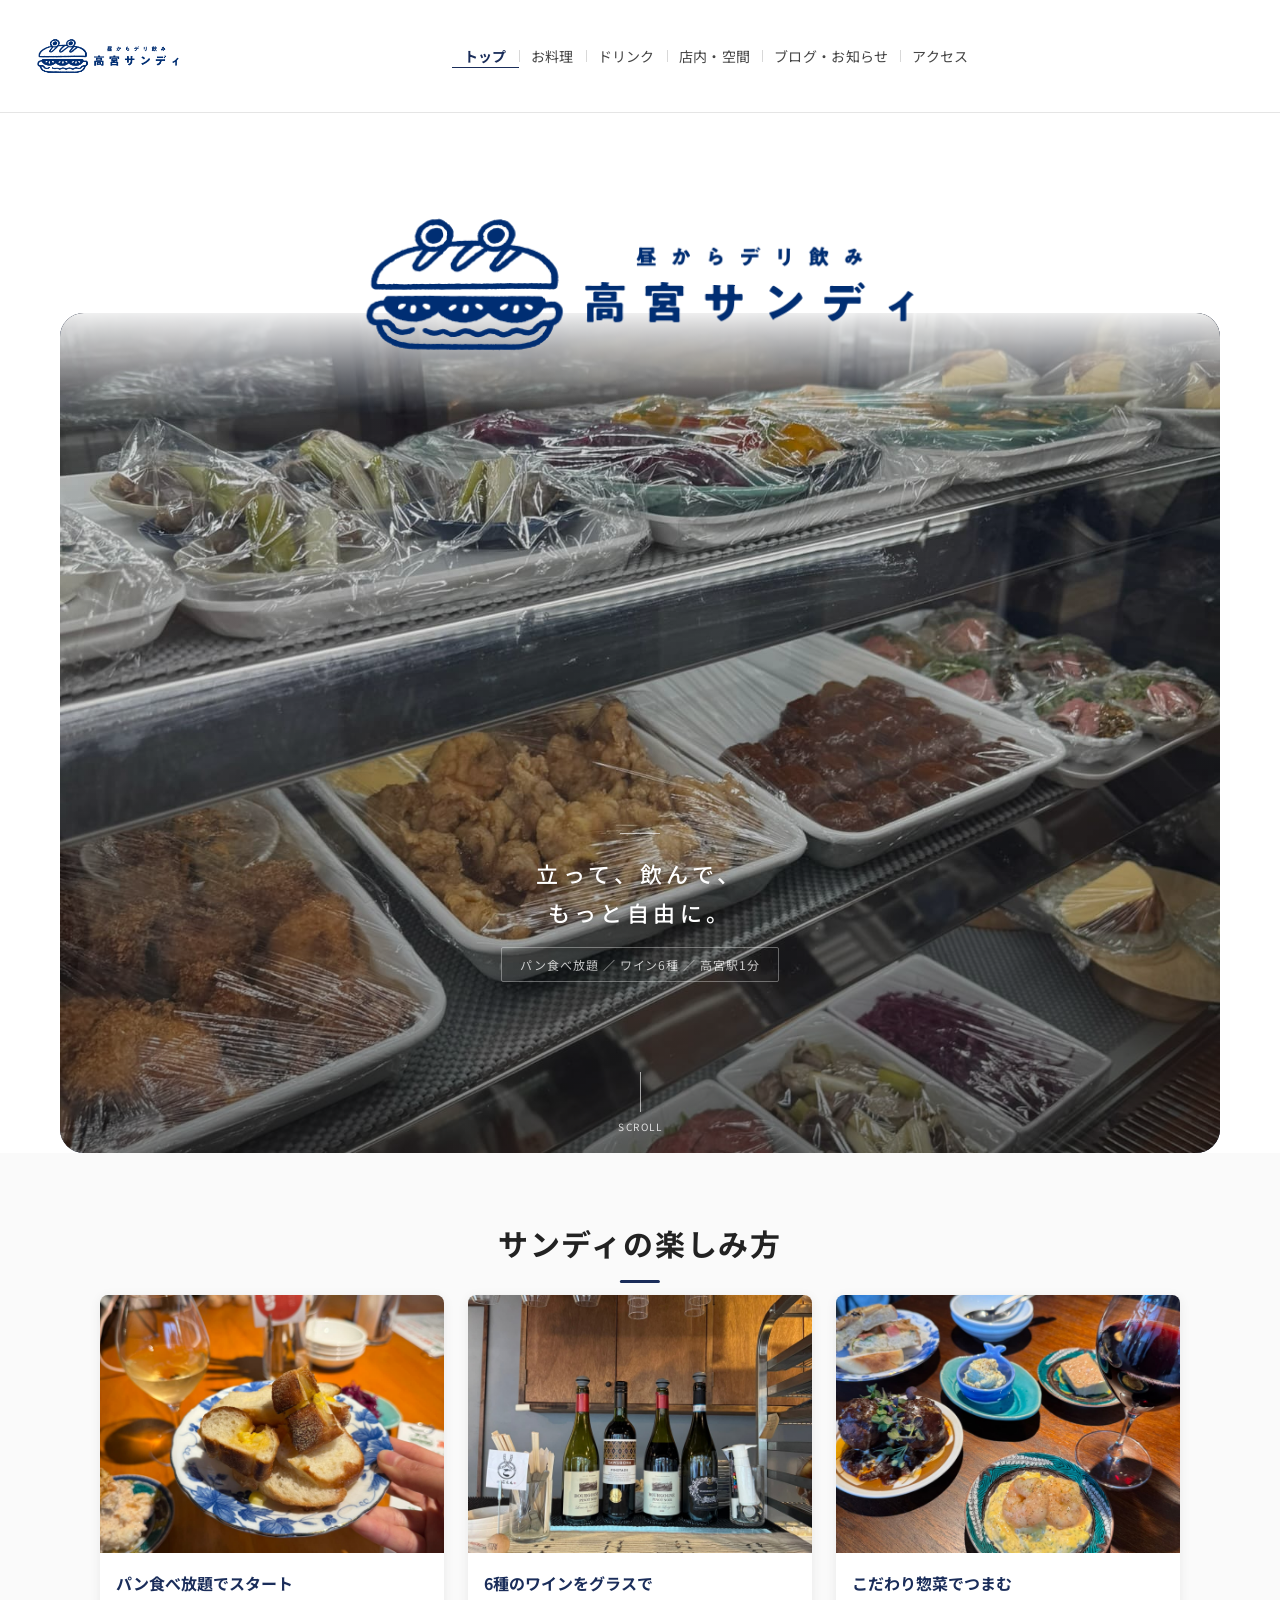
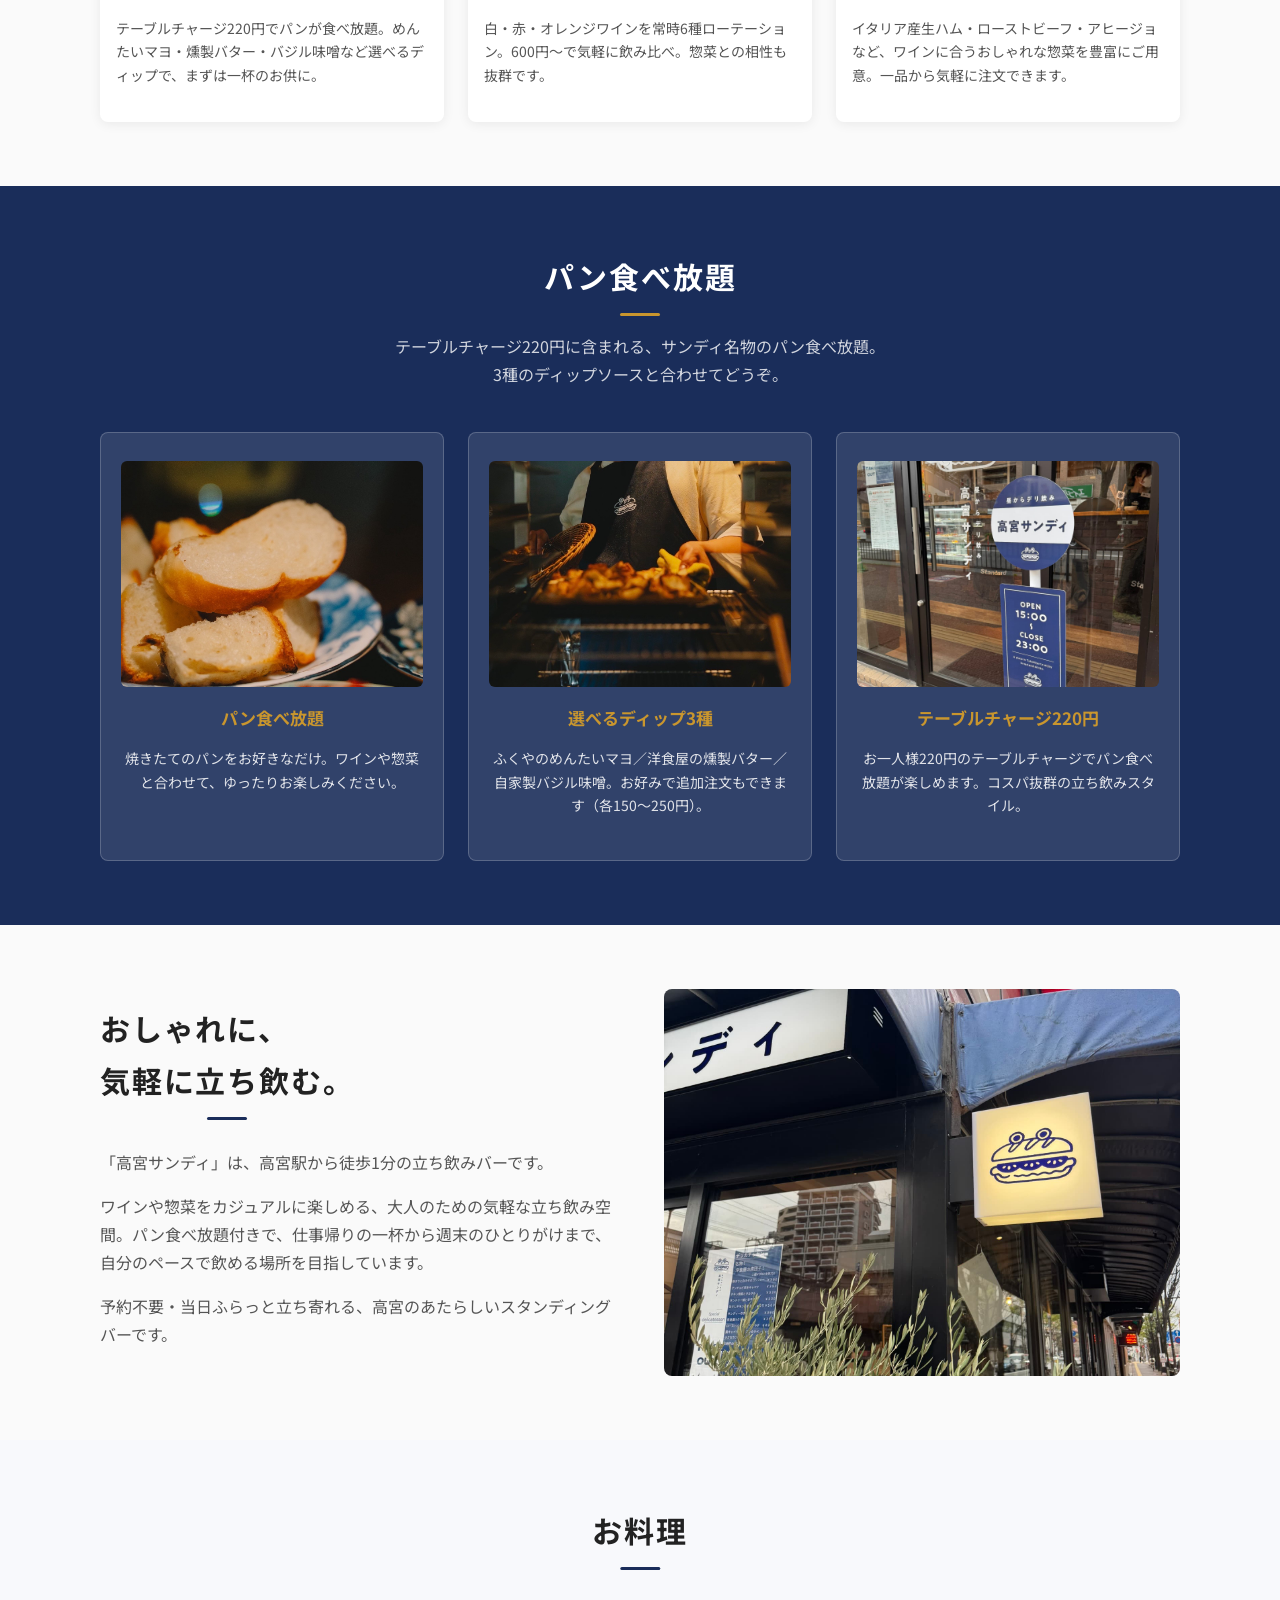
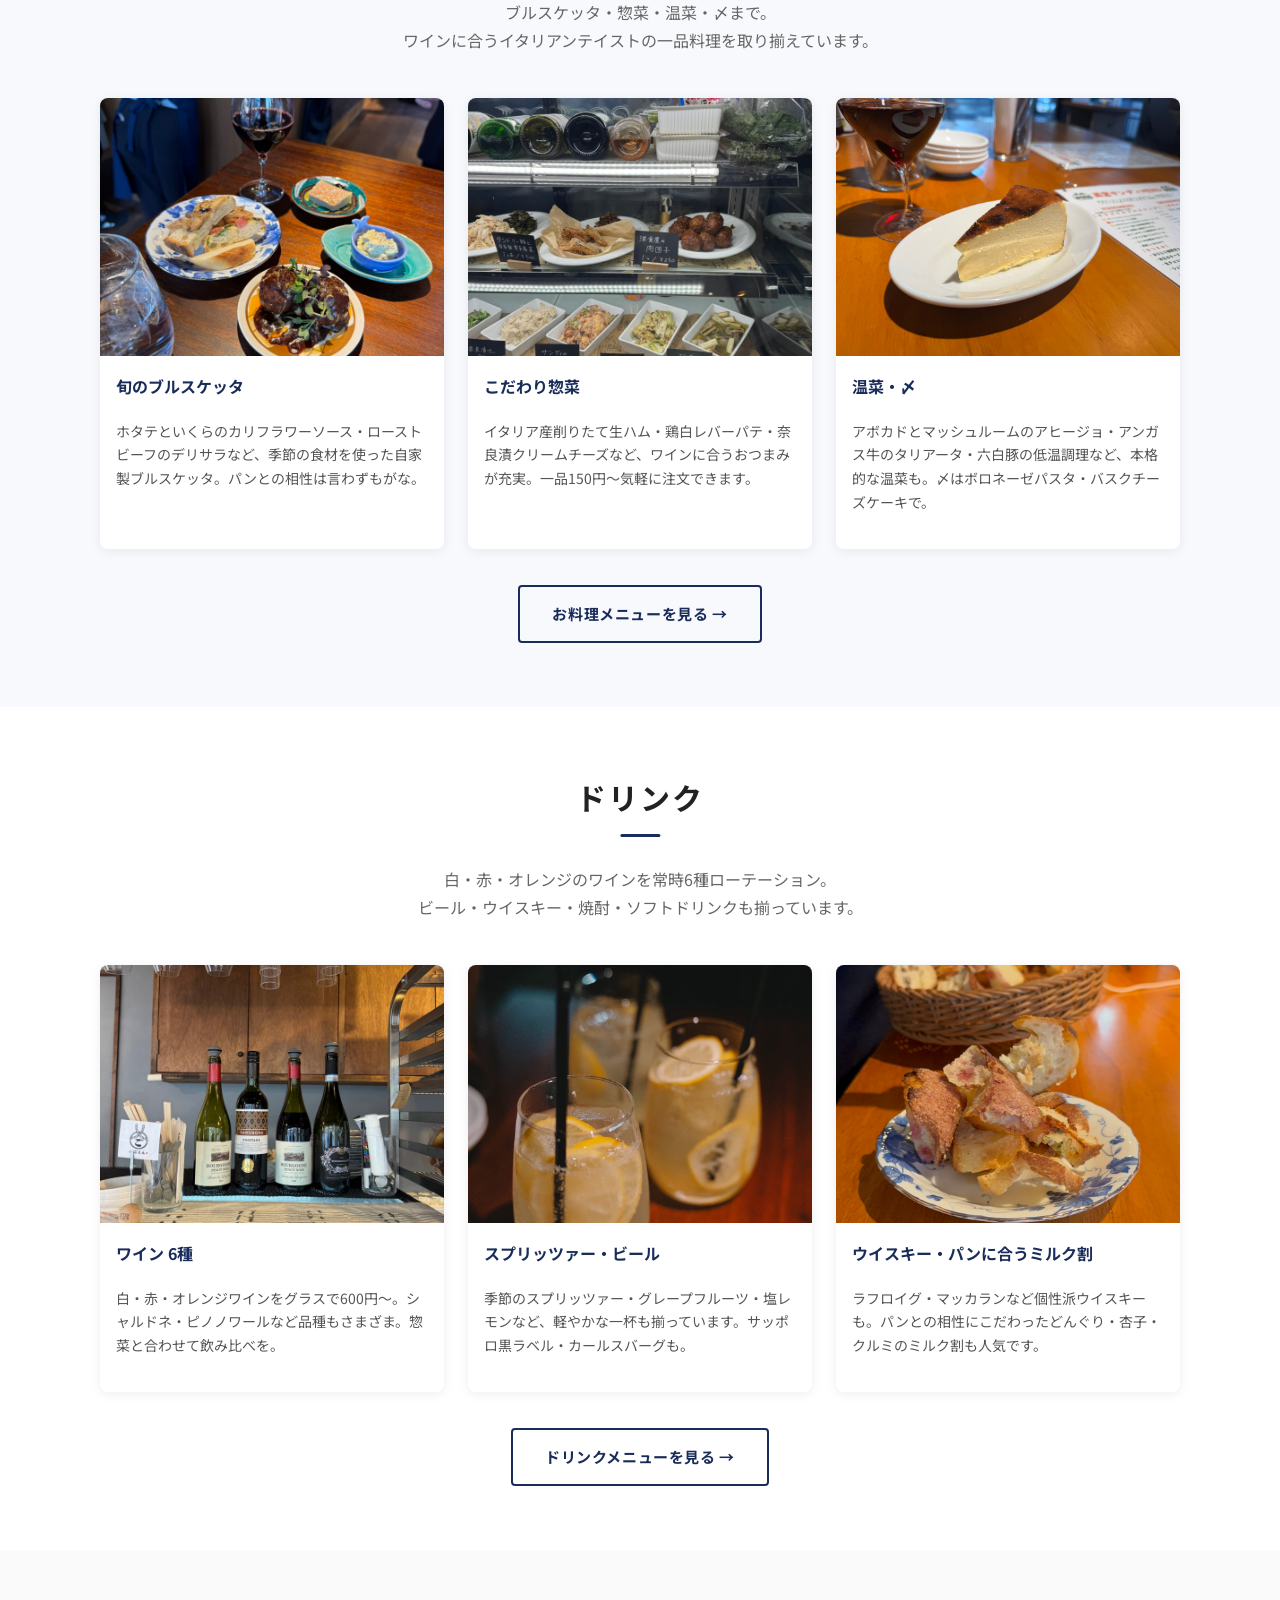
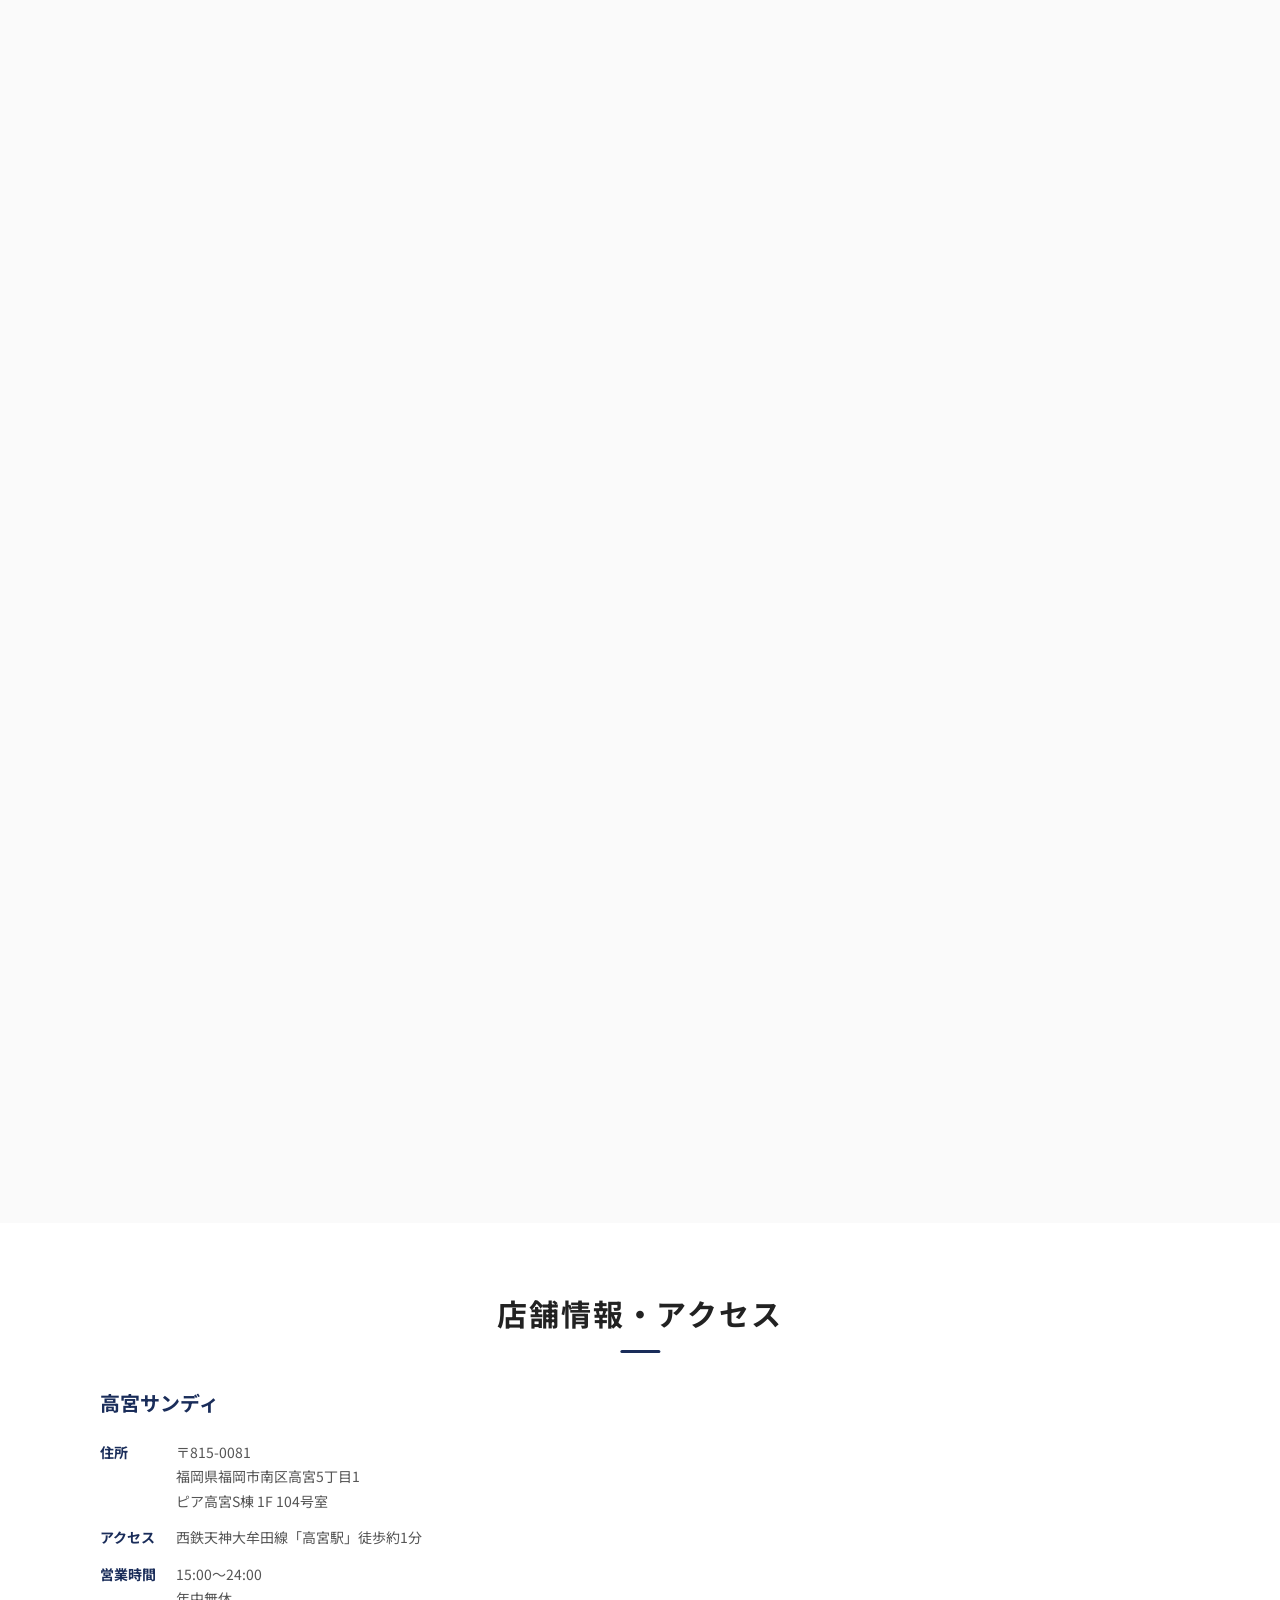
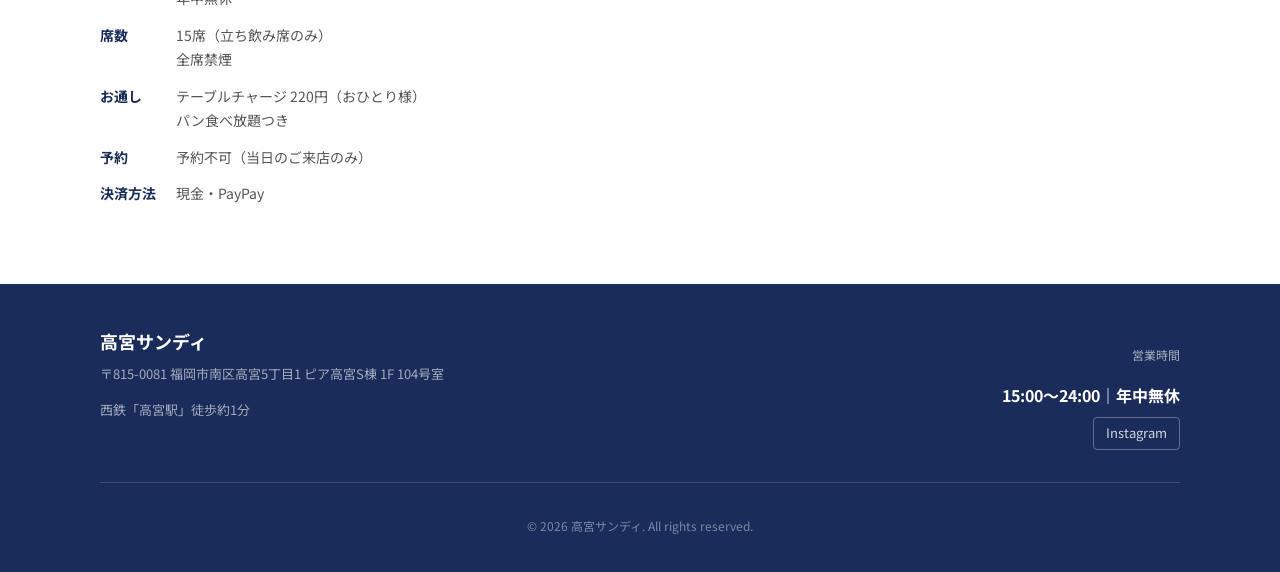
==== index.html @ 2cd325bb "Initial commit: 高宮サンディ サイト Co-Authored-By: Claude Sonnet 4.6 <noreply@anthropic.com>" ====
<!DOCTYPE html>
<html lang="ja">
<head>
<meta charset="UTF-8">
<title>【公式】高宮サンディ｜高宮駅1分 おしゃれ立ち飲み・ワイン・惣菜</title>
<meta name="viewport" content="width=device-width, initial-scale=1">
<meta name="description" content="高宮駅徒歩1分の立ち飲みバー「高宮サンディ」。パン食べ放題＋惣菜でワインを楽しむ、おしゃれでカジュアルな空間。15:00〜24:00 年中無休。">
<link rel="icon" href="./images/sandy_icon.png">

<link rel="preconnect" href="https://fonts.googleapis.com">
<link rel="preconnect" href="https://fonts.gstatic.com" crossorigin>
<link href="https://fonts.googleapis.com/css2?family=Noto+Sans+JP:wght@400;500;700&display=swap" rel="stylesheet">

<link rel="stylesheet" href="./style.css">

<!-- OGP -->
<meta property="og:type" content="website">
<meta property="og:site_name" content="高宮サンディ">
<meta property="og:title" content="【公式】高宮サンディ｜高宮駅1分 おしゃれ立ち飲み・ワイン・惣菜">
<meta property="og:description" content="高宮駅徒歩1分の立ち飲みバー。パン食べ放題＋惣菜でワインを楽しむ、おしゃれでカジュアルな空間。15:00〜24:00 年中無休。">
<meta property="og:url" content="https://takamiya-sundy.com/">
<meta property="og:image" content="https://takamiya-sundy.com/images/hero-1.jpg">
<meta name="twitter:card" content="summary_large_image">
<link rel="canonical" href="https://takamiya-sundy.com/">

<!-- 構造化データ -->
<script type="application/ld+json">
{
  "@context": "https://schema.org",
  "@type": "BarOrPub",
  "name": "高宮サンディ",
  "image": "https://takamiya-sundy.com/images/hero-1.jpg",
  "url": "https://takamiya-sundy.com/",
  "servesCuisine": ["立ち飲み","ワイン","惣菜","ブルスケッタ"],
  "priceRange": "￥",
  "acceptsReservations": false,
  "smokingAllowed": false,
  "address": {
    "@type": "PostalAddress",
    "streetAddress": "高宮5丁目1 ピア高宮S棟 1F 104号室",
    "addressLocality": "福岡市南区",
    "addressRegion": "福岡県",
    "postalCode": "815-0081",
    "addressCountry": "JP"
  },
  "openingHoursSpecification": [{
    "@type": "OpeningHoursSpecification",
    "dayOfWeek": ["Monday","Tuesday","Wednesday","Thursday","Friday","Saturday","Sunday"],
    "opens": "15:00",
    "closes": "24:00"
  }],
  "sameAs": ["https://www.instagram.com/"]
}
</script>

<script type="application/ld+json">
{
  "@context": "https://schema.org",
  "@type": "FAQPage",
  "mainEntity": [
    {
      "@type": "Question",
      "name": "高宮サンディの営業時間は？",
      "acceptedAnswer": {
        "@type": "Answer",
        "text": "毎日15:00〜24:00営業しています。年中無休です。"
      }
    },
    {
      "@type": "Question",
      "name": "高宮サンディはどこにありますか？",
      "acceptedAnswer": {
        "@type": "Answer",
        "text": "福岡市南区高宮5丁目1 ピア高宮S棟 1F 104号室にあります。西鉄天神大牟田線「高宮駅」から徒歩約1分です。"
      }
    },
    {
      "@type": "Question",
      "name": "予約はできますか？",
      "acceptedAnswer": {
        "@type": "Answer",
        "text": "予約は承っておりません。当日のご来店のみとなります。お気軽にお立ち寄りください。"
      }
    },
    {
      "@type": "Question",
      "name": "パン食べ放題とは何ですか？",
      "acceptedAnswer": {
        "@type": "Answer",
        "text": "テーブルチャージ220円でパンが食べ放題です。選べるディップソース（めんたいマヨ・燻製バター・自家製バジル味噌など）と合わせてお楽しみいただけます。"
      }
    },
    {
      "@type": "Question",
      "name": "どんなお酒がありますか？",
      "acceptedAnswer": {
        "@type": "Answer",
        "text": "白・赤・オレンジワイン（6種類をローテーション）、ビール、スプリッツァー、ウイスキー（ラフロイグ・マッカランなど）、焼酎、ソフトドリンクなど豊富に取り揃えています。パンに合うミルク割も人気です。"
      }
    },
    {
      "@type": "Question",
      "name": "何名まで入れますか？",
      "acceptedAnswer": {
        "@type": "Answer",
        "text": "立ち飲みスタイルで15席ございます。一人でも、グループでも気軽にお立ち寄りください。"
      }
    },
    {
      "@type": "Question",
      "name": "支払い方法は何が使えますか？",
      "acceptedAnswer": {
        "@type": "Answer",
        "text": "現金およびPayPayがご利用いただけます。クレジットカードや電子マネーはご利用いただけません。"
      }
    }
  ]
}
</script>
</head>

<body class="is-home" data-page="home">
<div id="top"></div>

<div id="shared-header"></div>

<main id="main">

  <!-- メインビジュアル -->
  <section class="hero">

    <div class="hero-brand">
      <h1 class="hero-logo">
        <img src="./images/sandy_logo.png" alt="高宮サンディ" class="hero-logo-img">
      </h1>
    </div>

    <div class="hero-visual">
      <div class="hero-slides" aria-hidden="true">
        <div class="hero-slide hero-slide-1 is-active"></div>
        <div class="hero-slide hero-slide-2"></div>
        <div class="hero-slide hero-slide-3"></div>
      </div>

      <div class="hero-visual-content">
        <div class="hero-rule" aria-hidden="true"></div>
        <p class="hero-catch">立って、飲んで、<br>もっと自由に。</p>
        <p class="hero-badge">パン食べ放題 ／ ワイン6種 ／ 高宮駅1分</p>
      </div>

      <a href="#topics" class="scroll-indicator" aria-label="次のセクションへ">
        <span class="scroll-indicator__line"></span>
        <span class="scroll-indicator__text">SCROLL</span>
      </a>
    </div>

  </section>

  <!-- トピックス -->
  <section id="topics" class="section topics">
    <div class="section-inner">
      <h2 class="section-title">サンディの楽しみ方</h2>
      <div class="topics-grid">
        <article class="topic-card">
          <div class="topic-image topic-image-1"></div>
          <h3>パン食べ放題でスタート</h3>
          <p>テーブルチャージ220円でパンが食べ放題。めんたいマヨ・燻製バター・バジル味噌など選べるディップで、まずは一杯のお供に。</p>
        </article>
        <article class="topic-card">
          <div class="topic-image topic-image-2"></div>
          <h3>6種のワインをグラスで</h3>
          <p>白・赤・オレンジワインを常時6種ローテーション。600円〜で気軽に飲み比べ。惣菜との相性も抜群です。</p>
        </article>
        <article class="topic-card">
          <div class="topic-image topic-image-3"></div>
          <h3>こだわり惣菜でつまむ</h3>
          <p>イタリア産生ハム・ローストビーフ・アヒージョなど、ワインに合うおしゃれな惣菜を豊富にご用意。一品から気軽に注文できます。</p>
        </article>
      </div>
    </div>
  </section>

  <!-- パン食べ放題ハイライト -->
  <section id="bread" class="section bread-highlight">
    <div class="section-inner">
      <h2 class="section-title">パン食べ放題</h2>
      <p class="section-lead" style="color:rgba(255,255,255,.8);">テーブルチャージ220円に含まれる、サンディ名物のパン食べ放題。<br>3種のディップソースと合わせてどうぞ。</p>

      <div class="bread-grid">
        <div class="bread-item">
          <div class="bread-item__img bread-item__img--1"></div>
          <h3>パン食べ放題</h3>
          <p>焼きたてのパンをお好きなだけ。ワインや惣菜と合わせて、ゆったりお楽しみください。</p>
        </div>
        <div class="bread-item">
          <div class="bread-item__img bread-item__img--2"></div>
          <h3>選べるディップ3種</h3>
          <p>ふくやのめんたいマヨ／洋食屋の燻製バター／自家製バジル味噌。お好みで追加注文もできます（各150〜250円）。</p>
        </div>
        <div class="bread-item">
          <div class="bread-item__img bread-item__img--3"></div>
          <h3>テーブルチャージ220円</h3>
          <p>お一人様220円のテーブルチャージでパン食べ放題が楽しめます。コスパ抜群の立ち飲みスタイル。</p>
        </div>
      </div>
    </div>
  </section>

  <!-- コンセプト -->
  <section id="concept" class="section concept">
    <div class="section-inner concept-inner">
      <div class="concept-text">
        <h2 class="section-title" style="text-align:left; left:auto; transform:none;">
          おしゃれに、<br>気軽に立ち飲む。
        </h2>
        <p>「高宮サンディ」は、高宮駅から徒歩1分の立ち飲みバーです。</p>
        <p>ワインや惣菜をカジュアルに楽しめる、大人のための気軽な立ち飲み空間。パン食べ放題付きで、仕事帰りの一杯から週末のひとりがけまで、自分のペースで飲める場所を目指しています。</p>
        <p>予約不要・当日ふらっと立ち寄れる、高宮のあたらしいスタンディングバーです。</p>
      </div>
      <div class="concept-image concept-main-image"></div>
    </div>
  </section>

  <!-- お料理 -->
  <section id="menu" class="section menu" style="background:#f8f9fc;">
    <div class="section-inner">
      <h2 class="section-title">お料理</h2>
      <p class="section-lead">ブルスケッタ・惣菜・温菜・〆まで。<br>ワインに合うイタリアンテイストの一品料理を取り揃えています。</p>

      <div class="menu-grid">
        <article class="menu-card">
          <div class="menu-image menu-image-1"></div>
          <h3>旬のブルスケッタ</h3>
          <p>ホタテといくらのカリフラワーソース・ローストビーフのデリサラなど、季節の食材を使った自家製ブルスケッタ。パンとの相性は言わずもがな。</p>
        </article>
        <article class="menu-card">
          <div class="menu-image menu-image-2"></div>
          <h3>こだわり惣菜</h3>
          <p>イタリア産削りたて生ハム・鶏白レバーパテ・奈良漬クリームチーズなど、ワインに合うおつまみが充実。一品150円〜気軽に注文できます。</p>
        </article>
        <article class="menu-card">
          <div class="menu-image menu-image-3"></div>
          <h3>温菜・〆</h3>
          <p>アボカドとマッシュルームのアヒージョ・アンガス牛のタリアータ・六白豚の低温調理など、本格的な温菜も。〆はボロネーゼパスタ・バスクチーズケーキで。</p>
        </article>
      </div>

      <div class="more-link">
        <a href="./menu.html" class="btn-secondary">お料理メニューを見る →</a>
      </div>
    </div>
  </section>

  <!-- ドリンク -->
  <section id="drink" class="section drink" style="background:#fff;">
    <div class="section-inner">
      <h2 class="section-title">ドリンク</h2>
      <p class="section-lead">白・赤・オレンジのワインを常時6種ローテーション。<br>ビール・ウイスキー・焼酎・ソフトドリンクも揃っています。</p>

      <div class="drink-grid">
        <article class="drink-card">
          <div class="drink-image drink-image-1"></div>
          <h3>ワイン 6種</h3>
          <p>白・赤・オレンジワインをグラスで600円〜。シャルドネ・ピノノワールなど品種もさまざま。惣菜と合わせて飲み比べを。</p>
        </article>
        <article class="drink-card">
          <div class="drink-image drink-image-2"></div>
          <h3>スプリッツァー・ビール</h3>
          <p>季節のスプリッツァー・グレープフルーツ・塩レモンなど、軽やかな一杯も揃っています。サッポロ黒ラベル・カールスバーグも。</p>
        </article>
        <article class="drink-card">
          <div class="drink-image drink-image-3"></div>
          <h3>ウイスキー・パンに合うミルク割</h3>
          <p>ラフロイグ・マッカランなど個性派ウイスキーも。パンとの相性にこだわったどんぐり・杏子・クルミのミルク割も人気です。</p>
        </article>
      </div>

      <div class="more-link">
        <a href="./drink.html" class="btn-secondary">ドリンクメニューを見る →</a>
      </div>
    </div>
  </section>

  <!-- 店内・空間 -->
  <section id="space" class="section space" style="background:#f8f9fc;">
    <div class="section-inner space-inner">
      <div class="space-text">
        <h2 class="section-title" style="text-align:left; left:auto; transform:none;">
          15席のスタンディング<br>バー空間
        </h2>
        <p>立ち飲みスタイルで15席。全席禁煙の落ち着いた空間で、ひとりでも仲間とでも気軽に楽しめます。</p>
        <p>予約不要なので、仕事帰りにふらっと一杯。週末のスタートに。高宮駅から徒歩1分の好立地で、いつでもお気軽にどうぞ。</p>
        <p>営業は毎日15:00から。早い時間から立ち飲みできるのもサンディならでは。</p>
      </div>
      <div class="space-image space-main-image"></div>
    </div>
  </section>

  <!-- ブログ・お知らせ -->
  <section id="blog" class="section blog" style="background:#fff;">
    <div class="section-inner">
      <h2 class="section-title">ブログ・お知らせ</h2>
      <p class="section-lead">店舗からの最新情報や、おすすめメニュー情報をお届けします。</p>

      <div class="blog-grid" id="blog-latest-grid">
        <article class="blog-card">
          <a href="./blog/index.html">
            <div class="blog-body" style="padding:24px;">
              <h3 class="blog-title">ブログ一覧を見る</h3>
              <p class="blog-excerpt">最新情報やおすすめ記事を掲載しています。</p>
            </div>
          </a>
        </article>
      </div>

      <div class="more-link">
        <a href="./blog/index.html" class="btn-secondary">ブログ一覧を見る →</a>
      </div>
    </div>
  </section>

  <div id="shared-bottom"></div>

  <a href="#top" class="page-top" aria-label="ページの先頭へ"><svg xmlns="http://www.w3.org/2000/svg" width="22" height="22" viewBox="0 0 24 24" fill="none" stroke="currentColor" stroke-width="2.5" stroke-linecap="round" stroke-linejoin="round"><polyline points="18 15 12 9 6 15"/></svg></a>

</main>

<script src="./common.js"></script>
<script>
(function () {
  const slides = document.querySelectorAll('.hero-slide');
  if (slides.length < 2) return;
  let current = 0;
  setInterval(function () {
    slides[current].classList.remove('is-active');
    current = (current + 1) % slides.length;
    slides[current].classList.add('is-active');
  }, 2000);
})();

(function () {
  const grid = document.getElementById('blog-latest-grid');
  if (!grid) return;

  function esc(s) {
    return String(s ?? '').replaceAll('&','&amp;').replaceAll('<','&lt;')
      .replaceAll('>','&gt;').replaceAll('"','&quot;').replaceAll("'","&#39;");
  }
  function fmtDate(d) {
    const m = String(d || '').match(/^(\d{4})-(\d{2})-(\d{2})$/);
    return m ? `${m[1]}.${m[2]}.${m[3]}` : esc(d || '');
  }

  fetch('./blog/posts.json', { cache: 'no-store' })
    .then(r => { if (!r.ok) throw new Error(); return r.json(); })
    .then(data => {
      const posts = data.posts ?? data;
      if (!Array.isArray(posts)) throw new Error();
      posts.sort((a, b) => String(b.date || '').localeCompare(String(a.date || '')));
      const top3 = posts.slice(0, 3);
      grid.innerHTML = '';
      top3.forEach(p => {
        const img = p.image ? String(p.image).replace(/^\.\.\//, './') : '';
        const bg  = img ? `background-image:url('${esc(img)}');` : 'background:#dde3ef;';
        const el  = document.createElement('article');
        el.className = 'blog-card';
        el.innerHTML = `
          <a href="./blog/posts/post?slug=${encodeURIComponent(p.slug)}">
            <div class="blog-image" style="${bg}"></div>
            <div class="blog-body">
              <time class="blog-date" datetime="${esc(p.date)}">${fmtDate(p.date)}</time>
              <h3 class="blog-title">${esc(p.title)}</h3>
              <p class="blog-excerpt">${esc(p.excerpt)}</p>
            </div>
          </a>`;
        grid.appendChild(el);
      });
    })
    .catch(() => {
      grid.innerHTML = `
        <article class="blog-card">
          <a href="./blog/index.html">
            <div class="blog-body" style="padding:24px;">
              <h3 class="blog-title">ブログ一覧を見る</h3>
              <p class="blog-excerpt">最新情報やおすすめ記事を掲載しています。</p>
            </div>
          </a>
        </article>`;
    });
})();
</script>

</body>
</html>
---- style.css ----
/* --------------- reset & base --------------- */

:root {
  --header-h: 112px;

  /* ===== THEME COLOR (SANDY / Deep Navy) ===== */
  --primary:        #1a2d5a;
  --primary-hover:  #0f1d3d;
  --primary-soft:   #eef1f8;
  --primary-ink:    #fff;
  --gold:           #c9962e;
  --gold-soft:      #fdf6e3;
  --navy-light:     #2e4a82;
}

*,
*::before,
*::after { box-sizing: border-box; }

html { scroll-behavior: smooth; }

body {
  margin: 0;
  font-family: "Noto Sans JP", "Hiragino Sans", "Yu Gothic", sans-serif;
  color: #222;
  background-color: #fafafa;
  line-height: 1.75;
}

img {
  max-width: 100%;
  height: auto;
  display: block;
}

a { color: inherit; text-decoration: none; }

ul { margin: 0; padding: 0; list-style: none; }

h1, h2, h3, h4 {
  margin: 0;
  font-weight: 700;
}


/* --------------- layout helpers --------------- */

.section {
  padding: 64px 16px;
  scroll-margin-top: var(--header-h);
}

body.is-home .section {
  opacity: 0;
  transform: translateY(20px);
  transition: opacity .65s ease, transform .65s ease;
  will-change: opacity, transform;
}

body.is-home .section.is-inview {
  opacity: 1;
  transform: translateY(0);
}

body:not(.is-home) .section {
  opacity: 1;
  transform: none;
  transition: none;
}

@media (prefers-reduced-motion: reduce) {
  .section {
    opacity: 1;
    transform: none;
    transition: none;
  }
}

.section-inner {
  max-width: 1080px;
  margin: 0 auto;
}

.section-title {
  font-size: 30px;
  letter-spacing: 0.06em;
  text-align: center;
  margin-bottom: 12px;
  position: relative;
  display: inline-block;
  left: 50%;
  transform: translateX(-50%);
}

.section-title::after {
  content: "";
  display: block;
  width: 40px;
  height: 3px;
  background: var(--primary);
  margin: 10px auto 0;
  border-radius: 2px;
}

.section-lead {
  text-align: center;
  margin-bottom: 44px;
  color: #666;
}


/* --------------- buttons --------------- */

.btn-primary,
.btn-secondary {
  display: inline-flex;
  align-items: center;
  justify-content: center;
  gap: 6px;
  padding: 14px 32px;
  font-size: 15px;
  font-weight: 700;
  border: none;
  border-radius: 4px;
  cursor: pointer;
  transition: background .2s, transform .1s;
  letter-spacing: 0.04em;
}

.btn-primary {
  background: var(--primary);
  color: var(--primary-ink);
}
.btn-primary:hover {
  background: var(--primary-hover);
  transform: translateY(-1px);
}

.btn-secondary {
  background: transparent;
  color: var(--primary);
  border: 2px solid var(--primary);
}
.btn-secondary:hover {
  background: var(--primary-soft);
}


/* --------------- header --------------- */

.site-header {
  position: sticky;
  top: 0;
  left: 0;
  width: 100%;
  z-index: 1000;
  background: #fff;
  color: #222;
  box-shadow: 0 1px 0 rgba(0,0,0,.10);
}

.header-inner {
  width: 100%;
  padding: 16px 32px;
  display: flex;
  align-items: center;
  justify-content: space-between;
  gap: 24px;
}

.header-brand {
  flex-shrink: 0;
}

.site-logo {
  display: flex;
  align-items: center;
  line-height: 1;
}

.site-logo-img {
  height: 80px;
  width: auto;
  display: block;
}

.header-right {
  display: flex;
  align-items: center;
  gap: 16px;
  flex-shrink: 0;
}

.global-nav {
  flex: 1;
  display: flex;
  justify-content: center;
  align-items: center;
  overflow: hidden;
  max-width: 800px;
}

.global-nav ul {
  display: flex;
  flex-wrap: nowrap;
  align-items: stretch;
  height: 100%;
  gap: 0;
  padding: 0;
  margin: 0;
  list-style: none;
}

.global-nav li {
  display: flex;
  align-items: stretch;
  position: relative;
}

.global-nav li + li::before {
  content: '';
  position: absolute;
  left: 0;
  top: 50%;
  transform: translateY(-50%);
  width: 1px;
  height: 12px;
  background: #d8d8d8;
}

.global-nav a {
  display: flex;
  align-items: center;
  padding: 0 12px;
  height: 100%;
  font-size: 14px;
  color: #444;
  letter-spacing: 0.02em;
  white-space: nowrap;
  text-align: center;
  position: relative;
  transition: color 0.2s;
}

.global-nav a::after {
  content: '';
  position: absolute;
  bottom: -1px;
  left: 0;
  width: 100%;
  height: 2px;
  background: var(--primary);
  transform: scaleX(0);
  transform-origin: left center;
  transition: transform 0.25s ease;
}

.global-nav a:hover { color: var(--primary); }
.global-nav a:hover::after { transform: scaleX(1); }
.global-nav a[aria-current] { color: var(--primary); font-weight: 700; }
.global-nav a[aria-current]::after { transform: scaleX(1); }

.header-only-desktop { display: block; }
.global-nav.header-only-desktop { display: flex; }

.nav-toggle {
  display: none !important;
  width: 40px;
  height: 36px;
  padding: 0;
  border-radius: 4px;
  border: 1px solid #ddd;
  background: transparent;
  flex-direction: column;
  align-items: center;
  justify-content: center;
  gap: 5px;
  cursor: pointer;
  appearance: none;
  -webkit-appearance: none;
}

.nav-toggle__bar {
  width: 20px;
  height: 2px;
  background: #333;
  border-radius: 2px;
  margin: 0 !important;
}

@media (max-width: 900px) {
  .nav-toggle { display: flex !important; }
  .header-only-desktop { display: none !important; }
  .site-logo-img { height: 60px !important; }
  .header-inner { padding: 8px 16px !important; }
}


/* --------------- drawer --------------- */

.drawer-overlay {
  display: none;
  position: fixed;
  inset: 0;
  background: rgba(0,0,0,.5);
  z-index: 1000;
}
.drawer-overlay.is-open { display: block; }

.drawer {
  position: fixed;
  top: 0;
  right: -280px;
  width: 280px;
  height: 100%;
  background: #fff;
  z-index: 1001;
  transition: right .3s ease;
  padding: 60px 24px 24px;
  overflow-y: auto;
}
.drawer.is-open { right: 0; }

.drawer-close {
  position: absolute;
  top: 14px;
  right: 16px;
  background: none;
  border: none;
  font-size: 28px;
  cursor: pointer;
  color: #666;
}

.drawer nav ul {
  display: flex;
  flex-direction: column;
  gap: 0;
}

.drawer nav a {
  display: block;
  padding: 14px 8px;
  border-bottom: 1px solid #eee;
  color: #333;
  font-weight: 500;
}

.drawer nav a:hover {
  color: var(--primary);
}


/* --------------- hero --------------- */

.hero {
  background: #fff;
}

.hero-brand {
  background: transparent;
  text-align: center;
  padding: clamp(12px, 2vh, 24px) 20px 0;
  position: relative;
  z-index: 3;
}

.hero-logo {
  margin: 0;
  line-height: 1;
}

.hero-logo-img {
  width: clamp(280px, 46vw, 600px);
  height: auto;
  display: inline-block;
}

.hero-visual {
  position: relative;
  height: calc(100vh - 60px);
  min-height: 480px;
  margin-top: clamp(-130px, -10vw, -50px);
  margin-left: clamp(16px, 5vw, 60px);
  margin-right: clamp(16px, 5vw, 60px);
  border-radius: 24px;
  overflow: hidden;
  z-index: 1;
  background: var(--primary);
}

.hero-slides,
.hero-slide {
  position: absolute;
  inset: 0;
}

.hero-slide {
  background-size: cover;
  background-position: center;
  opacity: 0;
  transition: opacity 1.2s ease;
}
.hero-slide.is-active { opacity: 1; }

.hero-slide-1 { background-image: url('./images/hero-1.jpg'); }
.hero-slide-2 { background-image: url('./images/hero-2.jpg'); }
.hero-slide-3 { background-image: url('./images/hero-3.jpg'); }

.hero-visual::before {
  content: "";
  position: absolute;
  inset: 0;
  background: linear-gradient(
    to bottom,
    rgba(0,0,0,0.18) 0%,
    rgba(0,0,0,0.12) 40%,
    rgba(0,0,0,0.50) 100%
  );
  z-index: 1;
  pointer-events: none;
}

/* 上端ホワイトフェード（ロゴとのブレンド） */
.hero-visual::after {
  content: "";
  position: absolute;
  top: 0;
  left: 0;
  right: 0;
  height: clamp(60px, 10vw, 100px);
  background: linear-gradient(to bottom, rgba(255,255,255,0.92) 0%, transparent 100%);
  z-index: 2;
  pointer-events: none;
}

.hero-visual-content {
  position: absolute;
  left: 50%;
  bottom: 17%;
  transform: translateX(-50%);
  width: 100%;
  max-width: 560px;
  padding: 0 20px;
  text-align: center;
  color: #fff;
  z-index: 3;
}

.hero-rule {
  width: 40px;
  height: 1px;
  background: rgba(255,255,255,0.60);
  margin: 0 auto 20px;
}

.hero-catch {
  font-size: clamp(16px, 2.5vw, 22px);
  font-weight: 500;
  letter-spacing: 0.20em;
  color: #fff;
  margin: 0 0 16px;
  text-shadow: 0 1px 10px rgba(0,0,0,0.5);
}

.hero-badge {
  font-size: 12px;
  letter-spacing: 0.08em;
  color: rgba(255,255,255,0.75);
  margin: 0 0 28px;
  padding: 6px 18px;
  border: 1px solid rgba(255,255,255,0.35);
  display: inline-block;
  border-radius: 2px;
}

.scroll-indicator {
  position: absolute;
  bottom: 18px;
  left: 50%;
  transform: translateX(-50%);
  z-index: 2;
  display: flex;
  flex-direction: column;
  align-items: center;
  gap: 6px;
  color: rgba(255,255,255,.8);
  font-size: 10px;
  letter-spacing: 0.15em;
  text-decoration: none;
}

.scroll-indicator__line {
  display: block;
  width: 1px;
  height: 40px;
  background: rgba(255,255,255,.6);
  animation: scrollLine 1.8s ease infinite;
}

@keyframes scrollLine {
  0%   { transform: scaleY(0); transform-origin: top; }
  50%  { transform: scaleY(1); transform-origin: top; }
  51%  { transform: scaleY(1); transform-origin: bottom; }
  100% { transform: scaleY(0); transform-origin: bottom; }
}

@media (max-width: 600px) {
  .hero-brand { padding: 16px 16px 8px; }
  .hero-logo-img { max-width: 400px; }
  .hero-visual {
    height: calc(100svh - 64px);
    margin-top: -60px;
    margin-left: 12px;
    margin-right: 12px;
  }
  .hero-visual-content { bottom: 13%; }
}


/* --------------- topics / feature grid --------------- */

.topics-grid,
.menu-grid,
.drink-grid {
  display: grid;
  grid-template-columns: repeat(3, 1fr);
  gap: 24px;
}

@media (max-width: 768px) {
  .topics-grid,
  .menu-grid,
  .drink-grid {
    grid-template-columns: 1fr;
    gap: 16px;
  }
}

.topic-card,
.menu-card,
.drink-card {
  background: #fff;
  border-radius: 8px;
  overflow: hidden;
  box-shadow: 0 2px 12px rgba(0,0,0,.07);
  transition: transform .25s, box-shadow .25s;
}

.topic-card:hover,
.menu-card:hover,
.drink-card:hover {
  transform: translateY(-4px);
  box-shadow: 0 8px 24px rgba(0,0,0,.12);
}

.topic-image,
.menu-image,
.drink-image {
  width: 100%;
  aspect-ratio: 4/3;
  background-size: cover;
  background-position: center;
  background-color: #dde3ef;
}

.topic-image-1 { background-image: url('./images/topic-1.jpg'); }
.topic-image-2 { background-image: url('./images/topic-2.jpg'); }
.topic-image-3 { background-image: url('./images/topic-3.jpg'); }

.menu-image-1 { background-image: url('./images/menu-1.jpg'); }
.menu-image-2 { background-image: url('./images/menu-2.jpg'); }
.menu-image-3 { background-image: url('./images/menu-3.jpg'); }

.drink-image-1 { background-image: url('./images/drink-1.jpg'); }
.drink-image-2 { background-image: url('./images/drink-2.jpg'); }
.drink-image-3 { background-image: url('./images/drink-3.jpg'); }

.topic-card h3,
.menu-card h3,
.drink-card h3 {
  font-size: 16px;
  padding: 16px 16px 6px;
  color: var(--primary);
}

.topic-card p,
.menu-card p,
.drink-card p {
  font-size: 14px;
  padding: 0 16px 20px;
  color: #555;
  line-height: 1.7;
}

.more-link {
  text-align: center;
  margin-top: 36px;
}


/* --------------- concept --------------- */

.concept-inner,
.space-inner {
  display: grid;
  grid-template-columns: 1fr 1fr;
  gap: 48px;
  align-items: center;
}

@media (max-width: 768px) {
  .concept-inner,
  .space-inner {
    grid-template-columns: 1fr;
    gap: 32px;
  }
}

.concept-text p,
.space-text p {
  color: #555;
  margin-bottom: 16px;
}

.concept-image,
.space-main-image {
  aspect-ratio: 4/3;
  border-radius: 8px;
  background-size: cover;
  background-position: center;
  background-color: #dde3ef;
}

.concept-main-image { background-image: url('./images/concept-gaikan-neon.jpg'); }
.space-main-image   { background-image: url('./images/space-gaikan-open.jpg'); }


/* --------------- bread highlight --------------- */

.bread-highlight {
  background: var(--primary);
  color: #fff;
  text-align: center;
}

.bread-highlight .section-title {
  color: #fff;
  left: auto;
  transform: none;
  display: block;
  text-align: center;
}

.bread-highlight .section-title::after {
  background: var(--gold);
}

.bread-grid {
  display: grid;
  grid-template-columns: repeat(3, 1fr);
  gap: 24px;
  margin-top: 40px;
}

@media (max-width: 768px) {
  .bread-grid { grid-template-columns: 1fr; }
}

.bread-item {
  background: rgba(255,255,255,.1);
  border: 1px solid rgba(255,255,255,.2);
  border-radius: 8px;
  padding: 28px 20px;
}

.bread-item__img {
  width: 100%;
  aspect-ratio: 4/3;
  background-size: cover;
  background-position: center;
  border-radius: 6px;
  margin-bottom: 16px;
}

.bread-item__img--1 { background-image: url('./images/pan-tabehoudai.jpg'); }
.bread-item__img--2 { background-image: url('./images/pan-staff.jpg'); }
.bread-item__img--3 { background-image: url('./images/pan-flyer.jpg'); }

.bread-item h3 {
  font-size: 17px;
  margin-bottom: 10px;
  color: var(--gold);
}

.bread-item p {
  font-size: 14px;
  opacity: .85;
  line-height: 1.7;
}


/* --------------- menu page --------------- */

.page-head {
  background: var(--primary);
  color: #fff;
  padding: 48px 16px 40px;
  display: flex;
  flex-direction: column;
  align-items: center;
  justify-content: center;
  text-align: center;
}

.page-title {
  font-size: clamp(24px, 4vw, 36px);
  letter-spacing: 0.1em;
  text-align: center;
  color: #fff;
}

.page-lead {
  text-align: center;
  color: rgba(255,255,255,.8);
  margin-top: 12px;
}

.menu-cat-title {
  display: flex;
  align-items: baseline;
  gap: 14px;
  margin-bottom: 28px;
  padding-bottom: 12px;
  border-bottom: 2px solid var(--primary);
}

.menu-cat-ja {
  font-size: 22px;
  color: var(--primary);
}

.menu-cat-en {
  font-size: 12px;
  letter-spacing: 0.15em;
  color: #999;
  font-weight: 500;
}

.menu-section { padding-top: 48px; padding-bottom: 48px; }

.mp-grid {
  display: grid;
  gap: 16px;
}
.mp-grid--2 { grid-template-columns: repeat(2, 1fr); }
.mp-grid--3 { grid-template-columns: repeat(3, 1fr); }

@media (max-width: 640px) {
  .mp-grid--2,
  .mp-grid--3 { grid-template-columns: 1fr; }
}

.mp-card {
  background: #fff;
  border-radius: 8px;
  padding: 20px;
  box-shadow: 0 1px 8px rgba(0,0,0,.06);
}

.mp-card--feature {
  border-top: 3px solid var(--primary);
}

.mp-card__title {
  font-size: 16px;
  font-weight: 700;
  color: var(--primary);
  margin: 0 0 6px;
}

.mp-card__note {
  font-size: 13px;
  color: #777;
  margin: 0 0 12px;
}

.mp-list {
  display: flex;
  flex-direction: column;
  gap: 8px;
}

.mp-item {
  display: flex;
  justify-content: space-between;
  align-items: center;
  padding: 8px 0;
  border-bottom: 1px dashed #eee;
  font-size: 14px;
  gap: 8px;
}

.mp-item:last-child { border-bottom: none; }

.mp-price {
  white-space: nowrap;
  font-weight: 700;
  font-size: 16px;
  color: var(--primary);
}

.mp-price small {
  font-size: 12px;
  font-weight: 400;
  color: #888;
}

.mp-badge {
  display: inline-block;
  font-size: 11px;
  padding: 2px 8px;
  border-radius: 3px;
  font-weight: 700;
  margin-left: 6px;
}

.mp-badge--red  { background: #e74c3c; color: #fff; }
.mp-badge--gold { background: var(--gold); color: #fff; }
.mp-badge--navy { background: var(--primary); color: #fff; }

.mp-tag {
  display: inline-block;
  font-size: 11px;
  padding: 1px 6px;
  border-radius: 3px;
  background: var(--primary-soft);
  color: var(--primary);
  margin-left: 4px;
  font-weight: 500;
}

.mp-note {
  font-size: 12px;
  color: #888;
  line-height: 1.8;
}

.menu-cat-lead {
  font-size: 13px;
  color: #777;
  margin-bottom: 16px;
}

.menu-cat-sub {
  font-size: 12px;
  color: #999;
  font-weight: 400;
  margin-left: 10px;
  letter-spacing: 0.04em;
}

/* ドリンクページ 2列並び（デスクトップのみ） */
.drink-pair-grid {
  display: grid;
  grid-template-columns: 1fr 1fr;
  gap: 48px;
  align-items: start;
}

@media (max-width: 768px) {
  .drink-pair-grid {
    grid-template-columns: 1fr;
    gap: 32px;
  }
}

.drink-pair-col .menu-cat-title {
  margin-bottom: 16px;
}


/* --------------- blog --------------- */

.blog-grid {
  display: grid;
  grid-template-columns: repeat(3, 1fr);
  gap: 24px;
}

@media (max-width: 768px) {
  .blog-grid { grid-template-columns: 1fr; }
}

.blog-card {
  background: #fff;
  border-radius: 8px;
  overflow: hidden;
  box-shadow: 0 2px 12px rgba(0,0,0,.07);
  transition: transform .25s, box-shadow .25s;
}

.blog-card:hover {
  transform: translateY(-4px);
  box-shadow: 0 8px 24px rgba(0,0,0,.12);
}

.blog-image {
  width: 100%;
  aspect-ratio: 16/9;
  background-size: cover;
  background-position: center;
  background-color: #dde3ef;
}

.blog-body {
  padding: 16px;
}

.blog-date {
  font-size: 12px;
  color: #999;
}

.blog-title {
  font-size: 15px;
  margin: 6px 0 8px;
  color: var(--primary);
  line-height: 1.5;
}

.blog-excerpt {
  font-size: 13px;
  color: #666;
  line-height: 1.6;
}

/* blog list page */
.blog-list-grid {
  display: grid;
  grid-template-columns: repeat(3, 1fr);
  gap: 24px;
}

@media (max-width: 768px) {
  .blog-list-grid { grid-template-columns: 1fr; }
}

.tag-list { display: flex; flex-wrap: wrap; gap: 6px; margin-top: 8px; }
.tag { font-size: 11px; padding: 3px 10px; background: var(--primary-soft); color: var(--primary); border-radius: 20px; }


/* --------------- reserve / access --------------- */

.reserve { background: var(--primary-soft); }

.reserve-grid {
  display: grid;
  grid-template-columns: 1fr 1fr;
  gap: 40px;
}

@media (max-width: 640px) {
  .reserve-grid { grid-template-columns: 1fr; gap: 24px; }
}

.reserve-block {
  background: #fff;
  border-radius: 8px;
  padding: 32px;
  box-shadow: 0 2px 12px rgba(0,0,0,.07);
}

.reserve-block h3 {
  font-size: 18px;
  color: var(--primary);
  margin-bottom: 16px;
  padding-bottom: 10px;
  border-bottom: 2px solid var(--primary-soft);
}

.reserve-notice {
  background: #fff8e6;
  border: 1px solid #f0d090;
  border-radius: 8px;
  padding: 20px 24px;
  margin-bottom: 32px;
  text-align: center;
  font-size: 15px;
  font-weight: 600;
  color: #7a5500;
}

.access { background: #fff; }

.access-grid {
  display: grid;
  grid-template-columns: 1fr 1fr;
  gap: 40px;
  align-items: start;
}

@media (max-width: 768px) {
  .access-grid { grid-template-columns: 1fr; }
}

.shop-name {
  font-size: 20px;
  font-weight: 700;
  color: var(--primary);
  margin-bottom: 20px;
}

.shop-data {
  display: grid;
  grid-template-columns: auto 1fr;
  gap: 12px 20px;
  font-size: 14px;
}

.shop-data dt {
  font-weight: 700;
  color: var(--primary);
  white-space: nowrap;
}

.shop-data dd {
  margin: 0;
  color: #555;
}

.shop-data a {
  color: var(--primary);
  text-decoration: underline;
}

.access-map iframe {
  width: 100%;
  height: 360px;
  border-radius: 8px;
}


/* --------------- footer --------------- */

.site-footer {
  background: var(--primary);
  color: rgba(255,255,255,.85);
  padding: 48px 16px 24px;
}

.footer-inner { max-width: 1080px; margin: 0 auto; }

.footer-top {
  display: flex;
  justify-content: space-between;
  gap: 32px;
  flex-wrap: wrap;
  margin-bottom: 32px;
  padding-bottom: 32px;
  border-bottom: 1px solid rgba(255,255,255,.15);
}

.footer-brand .site-logo {
  font-size: 18px;
  font-weight: 700;
  color: #fff;
  margin-bottom: 8px;
}

.footer-brand p {
  font-size: 13px;
  opacity: .7;
}

.footer-contact {
  text-align: right;
}

.footer-tel-label {
  font-size: 12px;
  opacity: .7;
  margin-bottom: 4px;
}

.footer-tel-number {
  font-size: 20px;
  font-weight: 700;
  color: #fff;
  margin-bottom: 12px;
}

.footer-tel-number a { color: #fff; }

.footer-reserve {
  margin-bottom: 16px;
}

.footer-sns {
  display: flex;
  gap: 12px;
  justify-content: flex-end;
}

.footer-sns a {
  font-size: 13px;
  color: rgba(255,255,255,.8);
  border: 1px solid rgba(255,255,255,.3);
  padding: 4px 12px;
  border-radius: 4px;
  transition: background .2s;
}

.footer-sns a:hover { background: rgba(255,255,255,.15); }

.footer-copy {
  font-size: 12px;
  opacity: .5;
  text-align: center;
}

@media (max-width: 640px) {
  .footer-top { flex-direction: column; }
  .footer-contact { text-align: left; }
  .footer-sns { justify-content: flex-start; }
}


/* --------------- back to top / page-top --------------- */

.page-top {
  position: fixed;
  bottom: 24px;
  right: 20px;
  width: 44px;
  height: 44px;
  background: var(--primary);
  color: #fff;
  border-radius: 50%;
  display: flex;
  align-items: center;
  justify-content: center;
  box-shadow: 0 4px 12px rgba(0,0,0,.2);
  opacity: 0;
  pointer-events: none;
  transition: opacity .3s;
  z-index: 800;
}

.page-top.is-show {
  opacity: 1;
  pointer-events: auto;
}

.page-top:hover { background: var(--primary-hover); }


/* --------------- back-to-top-home --------------- */

.back-to-top-home { background: var(--primary-soft); }


/* --------------- post page --------------- */

.post-header {
  background: var(--primary);
  color: #fff;
  padding: 48px 16px 40px;
  text-align: center;
  display: flex;
  flex-direction: column;
  align-items: center;
  justify-content: center;
}

.post-header h1 {
  font-size: clamp(20px, 3vw, 30px);
  color: #fff;
  max-width: 800px;
  margin: 0 auto 12px;
}

.post-date { font-size: 13px; opacity: .7; }

.post-body {
  max-width: 760px;
  margin: 0 auto;
  padding: 48px 16px;
  line-height: 1.9;
  font-size: 15px;
  color: #333;
}

.post-body img { border-radius: 8px; margin: 24px 0; max-width: 100%; }
.post-body h2 { font-size: 22px; color: var(--primary); margin: 32px 0 16px; padding-left: 12px; border-left: 4px solid var(--primary); }
.post-body h3 { font-size: 18px; color: var(--primary); margin: 28px 0 12px; }
.post-body p  { margin-bottom: 18px; }

.post-tags { display: flex; flex-wrap: wrap; gap: 8px; margin-top: 24px; }
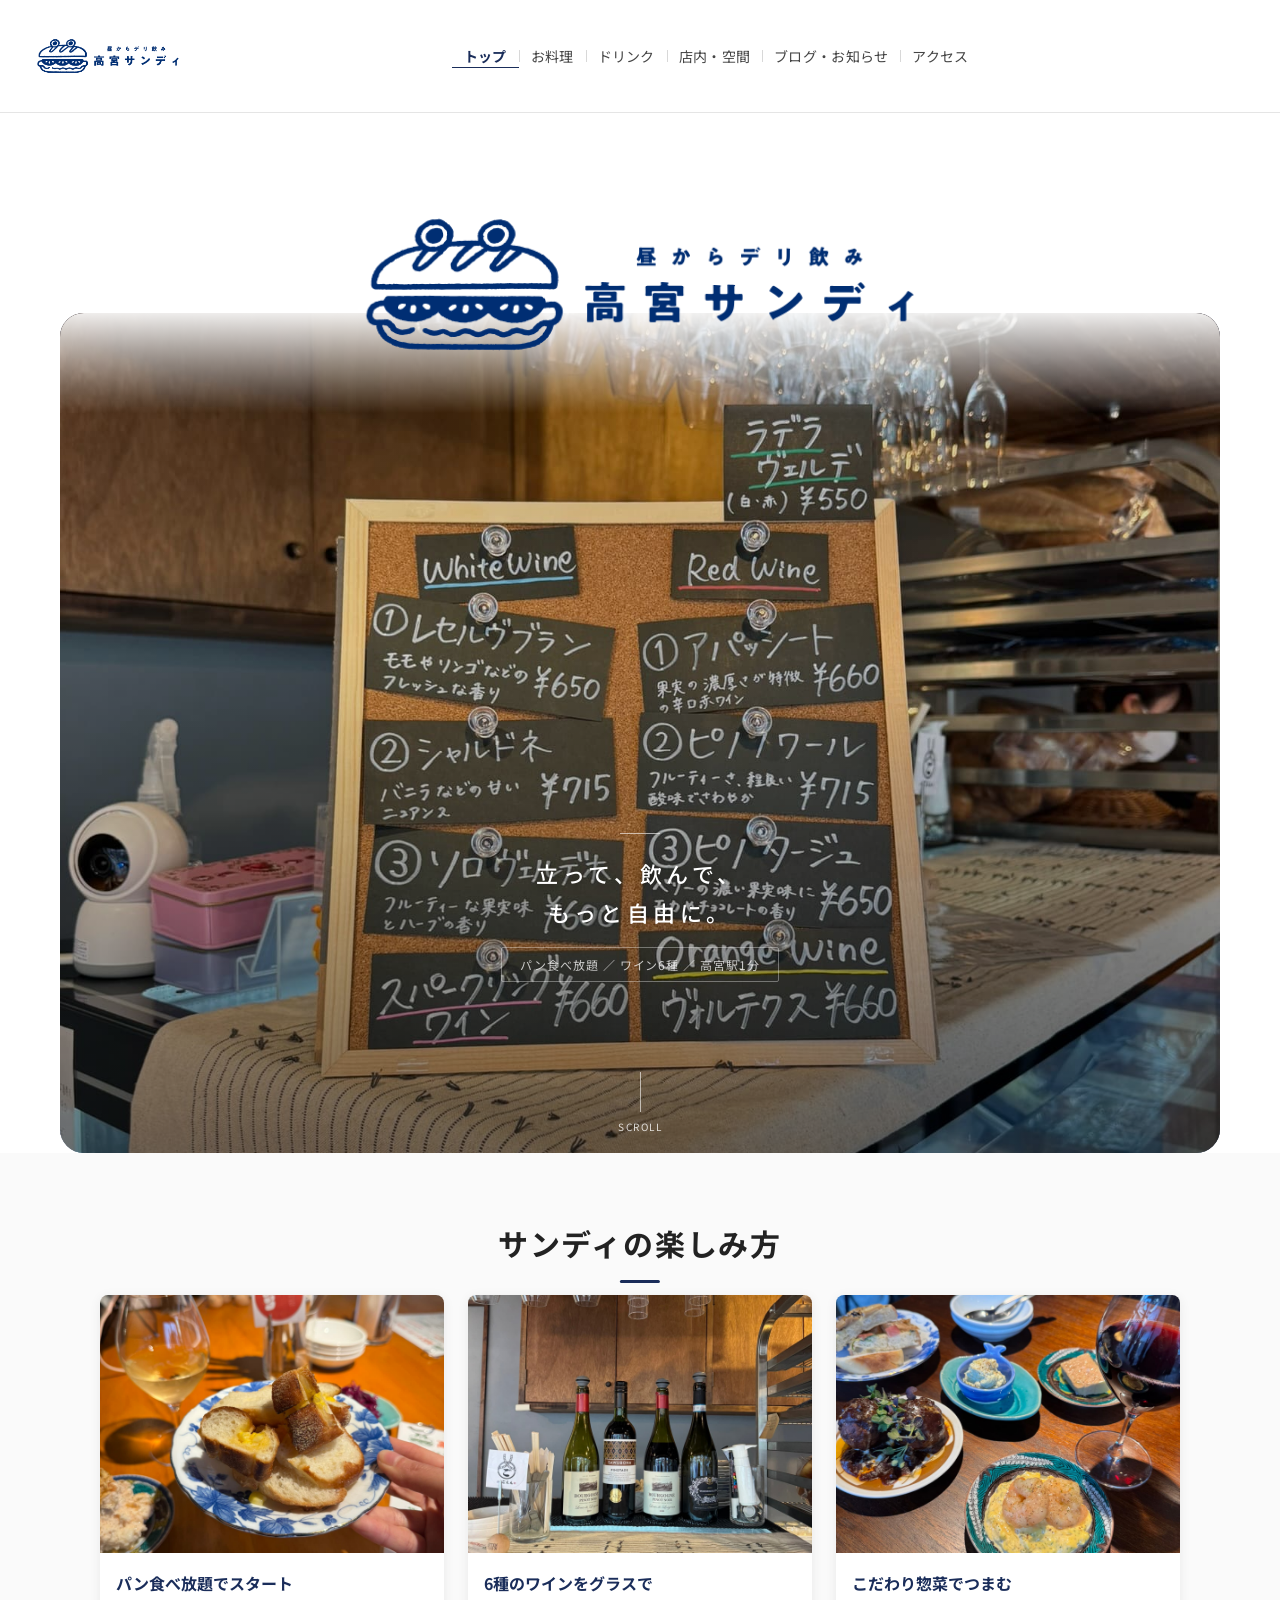
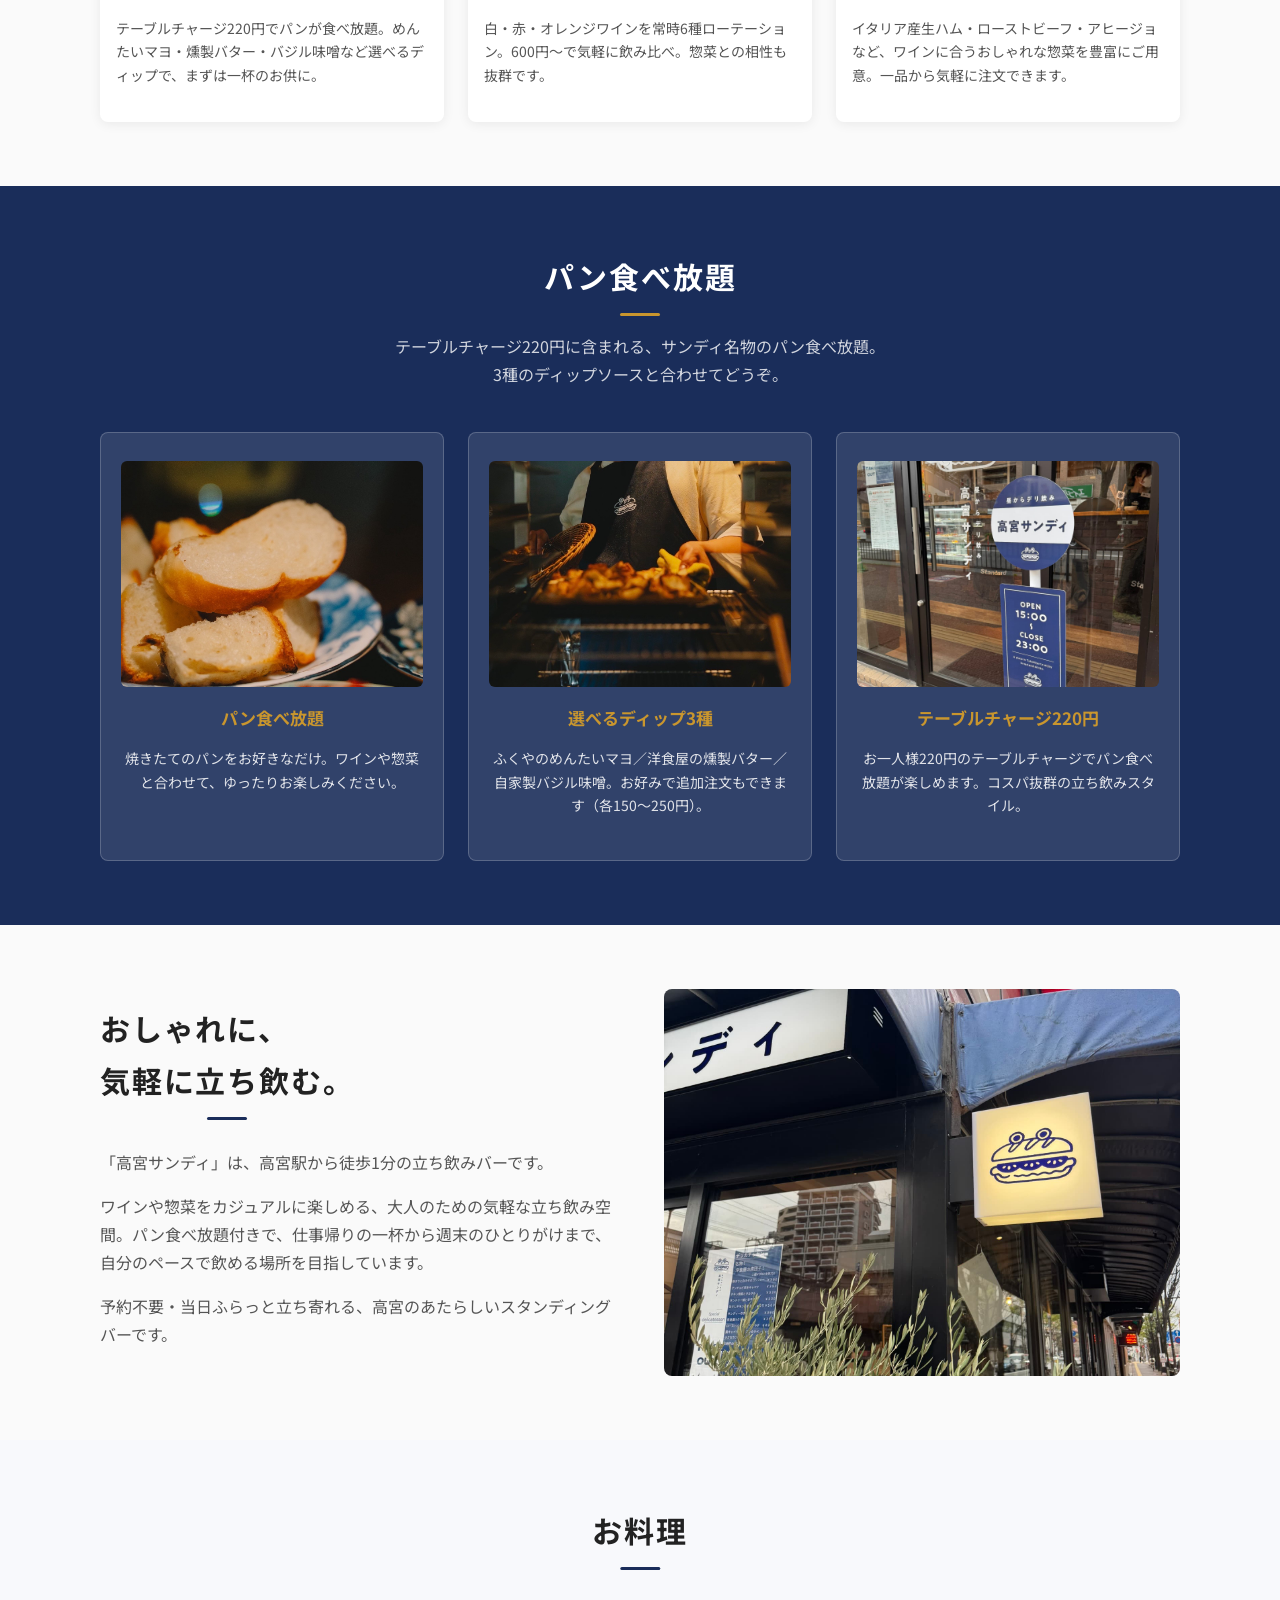
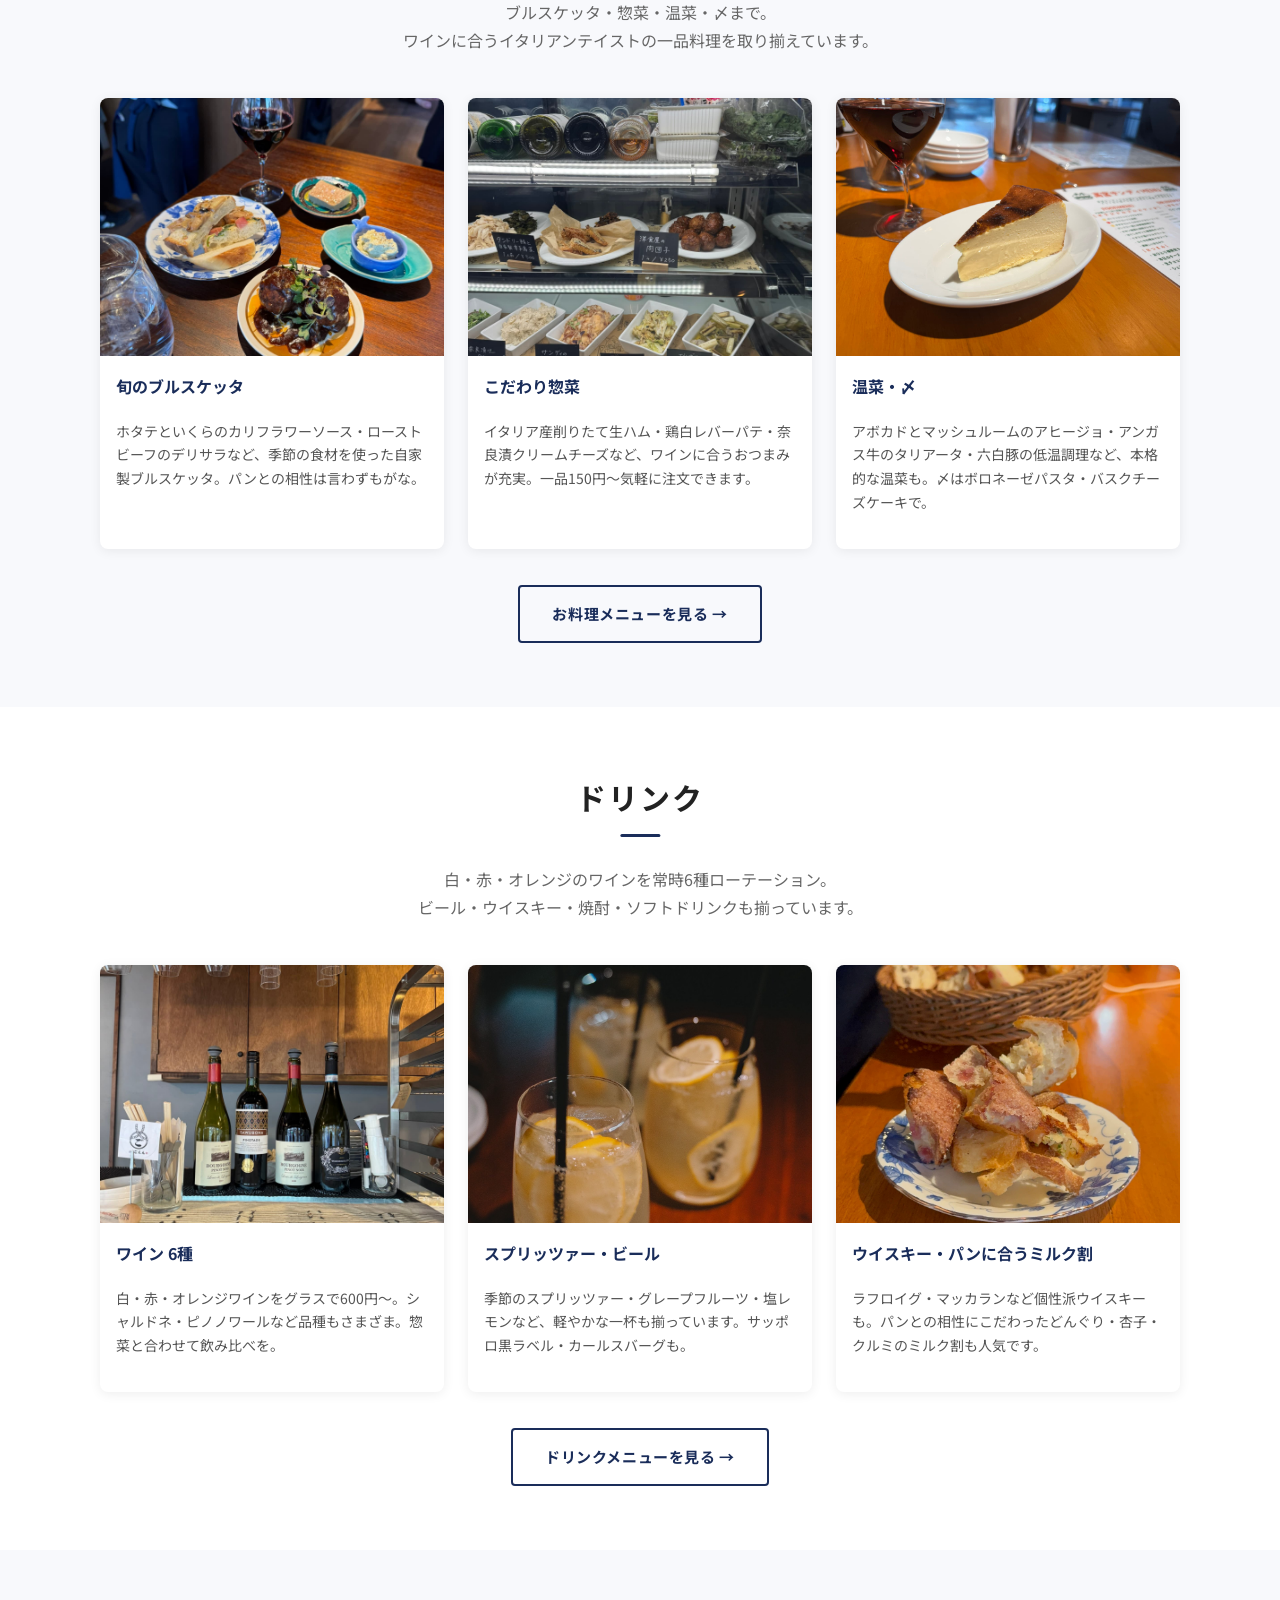
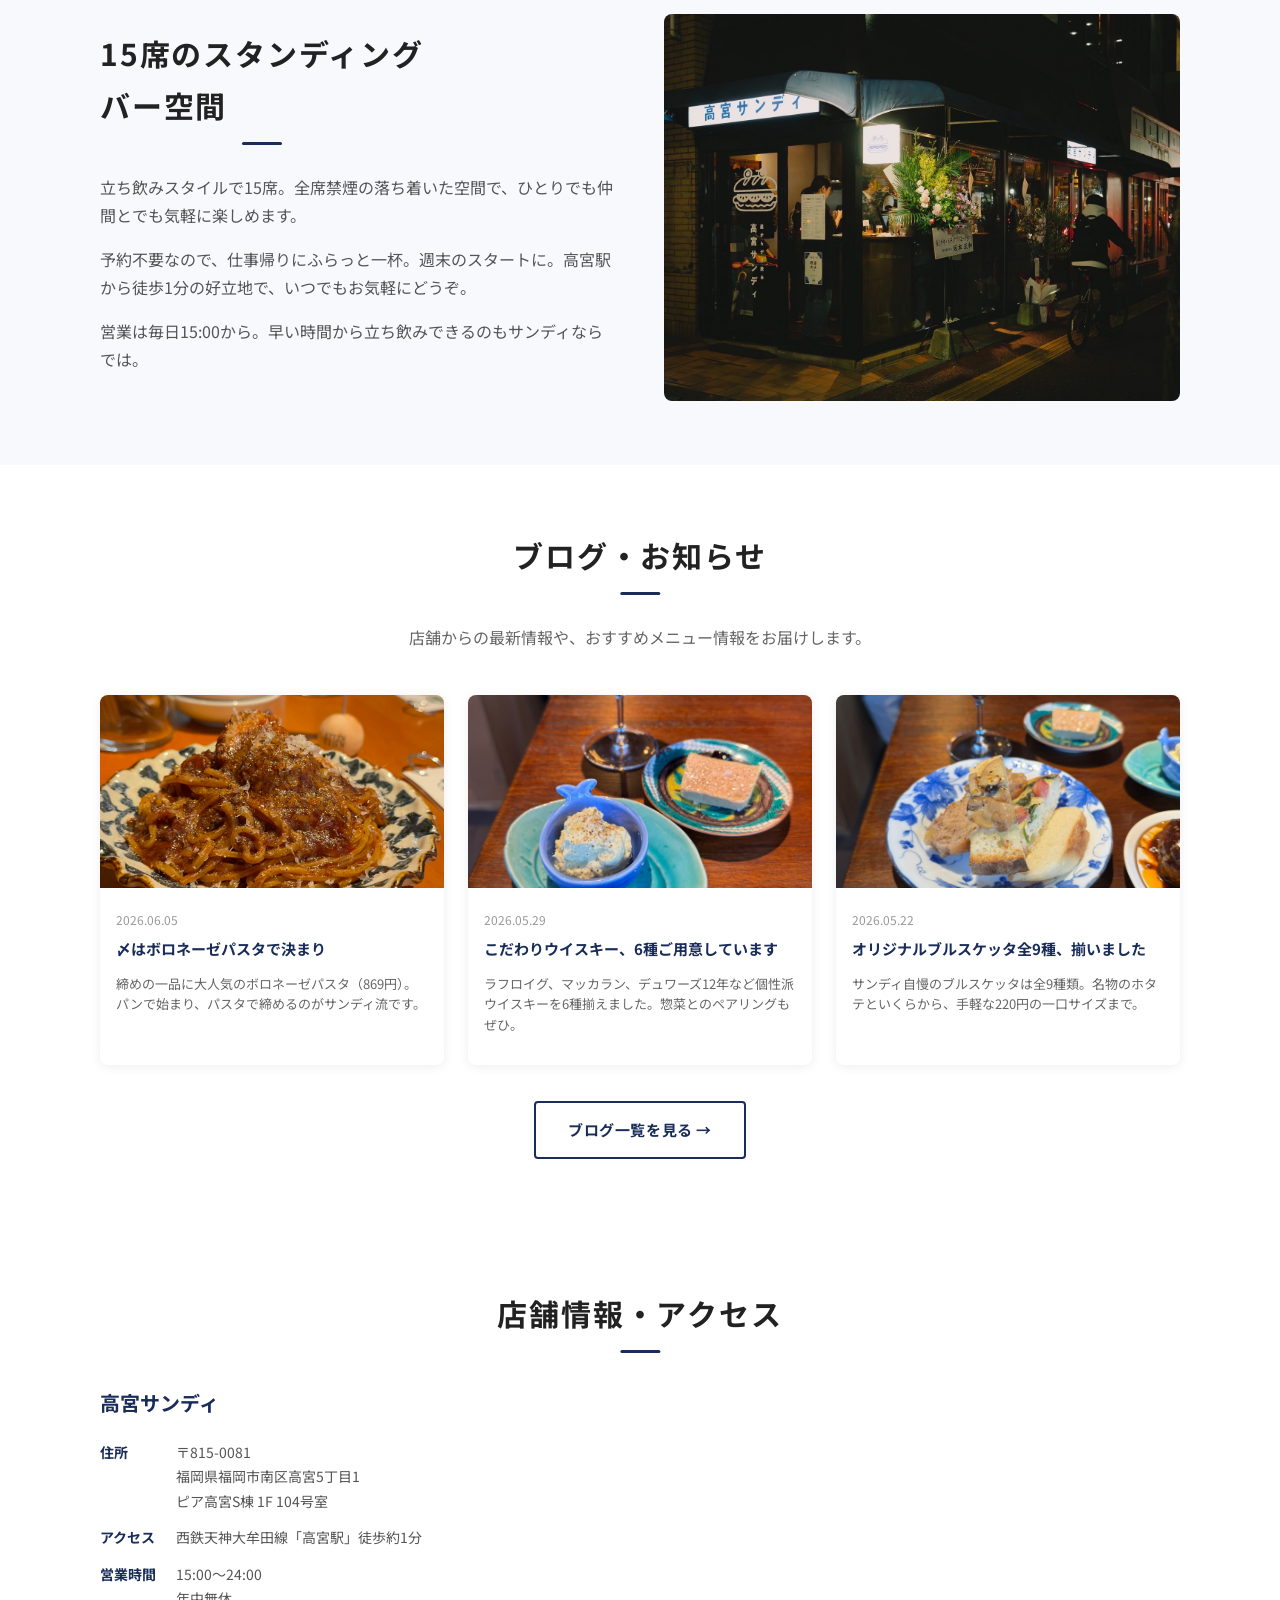
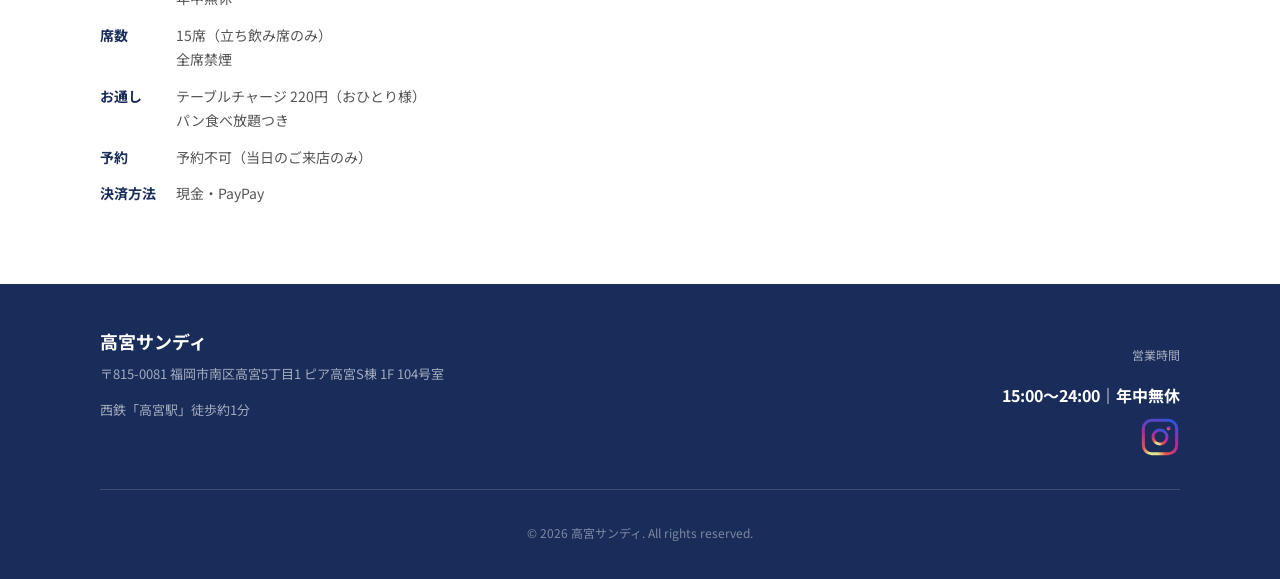
==== commit 3cc332cd: "独自ドメイン設定: takamiya-sandy.com（CNAME追加・URL修正） Co-Authored-By: Claude Sonnet 4.6 <noreply@anthropic.com" ====
--- a/index.html
+++ b/index.html
@@ -18,10 +18,10 @@
 <meta property="og:site_name" content="高宮サンディ">
 <meta property="og:title" content="【公式】高宮サンディ｜高宮駅1分 おしゃれ立ち飲み・ワイン・惣菜">
 <meta property="og:description" content="高宮駅徒歩1分の立ち飲みバー。パン食べ放題＋惣菜でワインを楽しむ、おしゃれでカジュアルな空間。15:00〜24:00 年中無休。">
-<meta property="og:url" content="https://takamiya-sundy.com/">
-<meta property="og:image" content="https://takamiya-sundy.com/images/hero-1.jpg">
+<meta property="og:url" content="https://takamiya-sandy.com/">
+<meta property="og:image" content="https://takamiya-sandy.com/images/hero-1.jpg">
 <meta name="twitter:card" content="summary_large_image">
-<link rel="canonical" href="https://takamiya-sundy.com/">
+<link rel="canonical" href="https://takamiya-sandy.com/">
 
 <!-- 構造化データ -->
 <script type="application/ld+json">
@@ -29,8 +29,8 @@
   "@context": "https://schema.org",
   "@type": "BarOrPub",
   "name": "高宮サンディ",
-  "image": "https://takamiya-sundy.com/images/hero-1.jpg",
-  "url": "https://takamiya-sundy.com/",
+  "image": "https://takamiya-sandy.com/images/hero-1.jpg",
+  "url": "https://takamiya-sandy.com/",
   "servesCuisine": ["立ち飲み","ワイン","惣菜","ブルスケッタ"],
   "priceRange": "￥",
   "acceptsReservations": false,
--- a/style.css
+++ b/style.css
@@ -1105,13 +1105,13 @@
 .footer-sns a {
   font-size: 13px;
   color: rgba(255,255,255,.8);
-  border: 1px solid rgba(255,255,255,.3);
-  padding: 4px 12px;
-  border-radius: 4px;
-  transition: background .2s;
-}
-
-.footer-sns a:hover { background: rgba(255,255,255,.15); }
+  display: flex;
+  align-items: center;
+  opacity: .9;
+  transition: opacity .2s;
+}
+
+.footer-sns a:hover { opacity: 1; background: none; }
 
 .footer-copy {
   font-size: 12px;
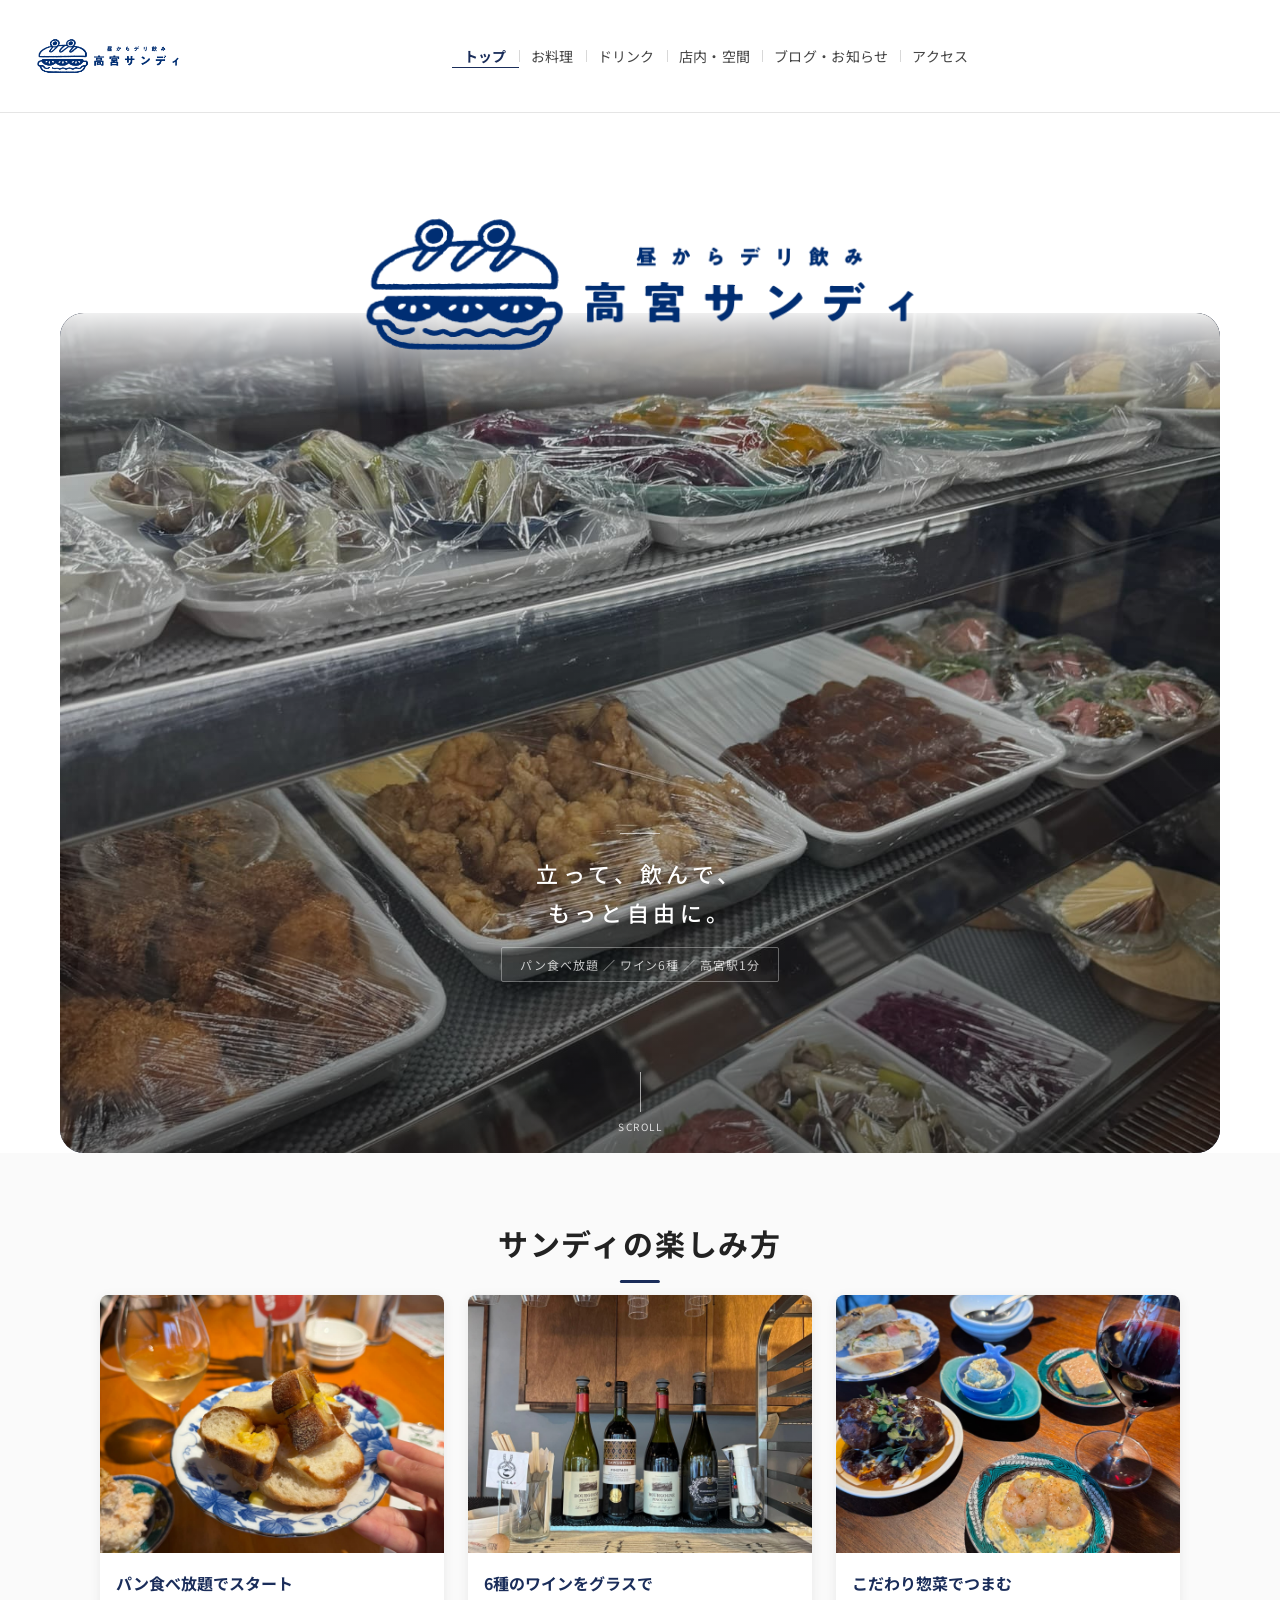
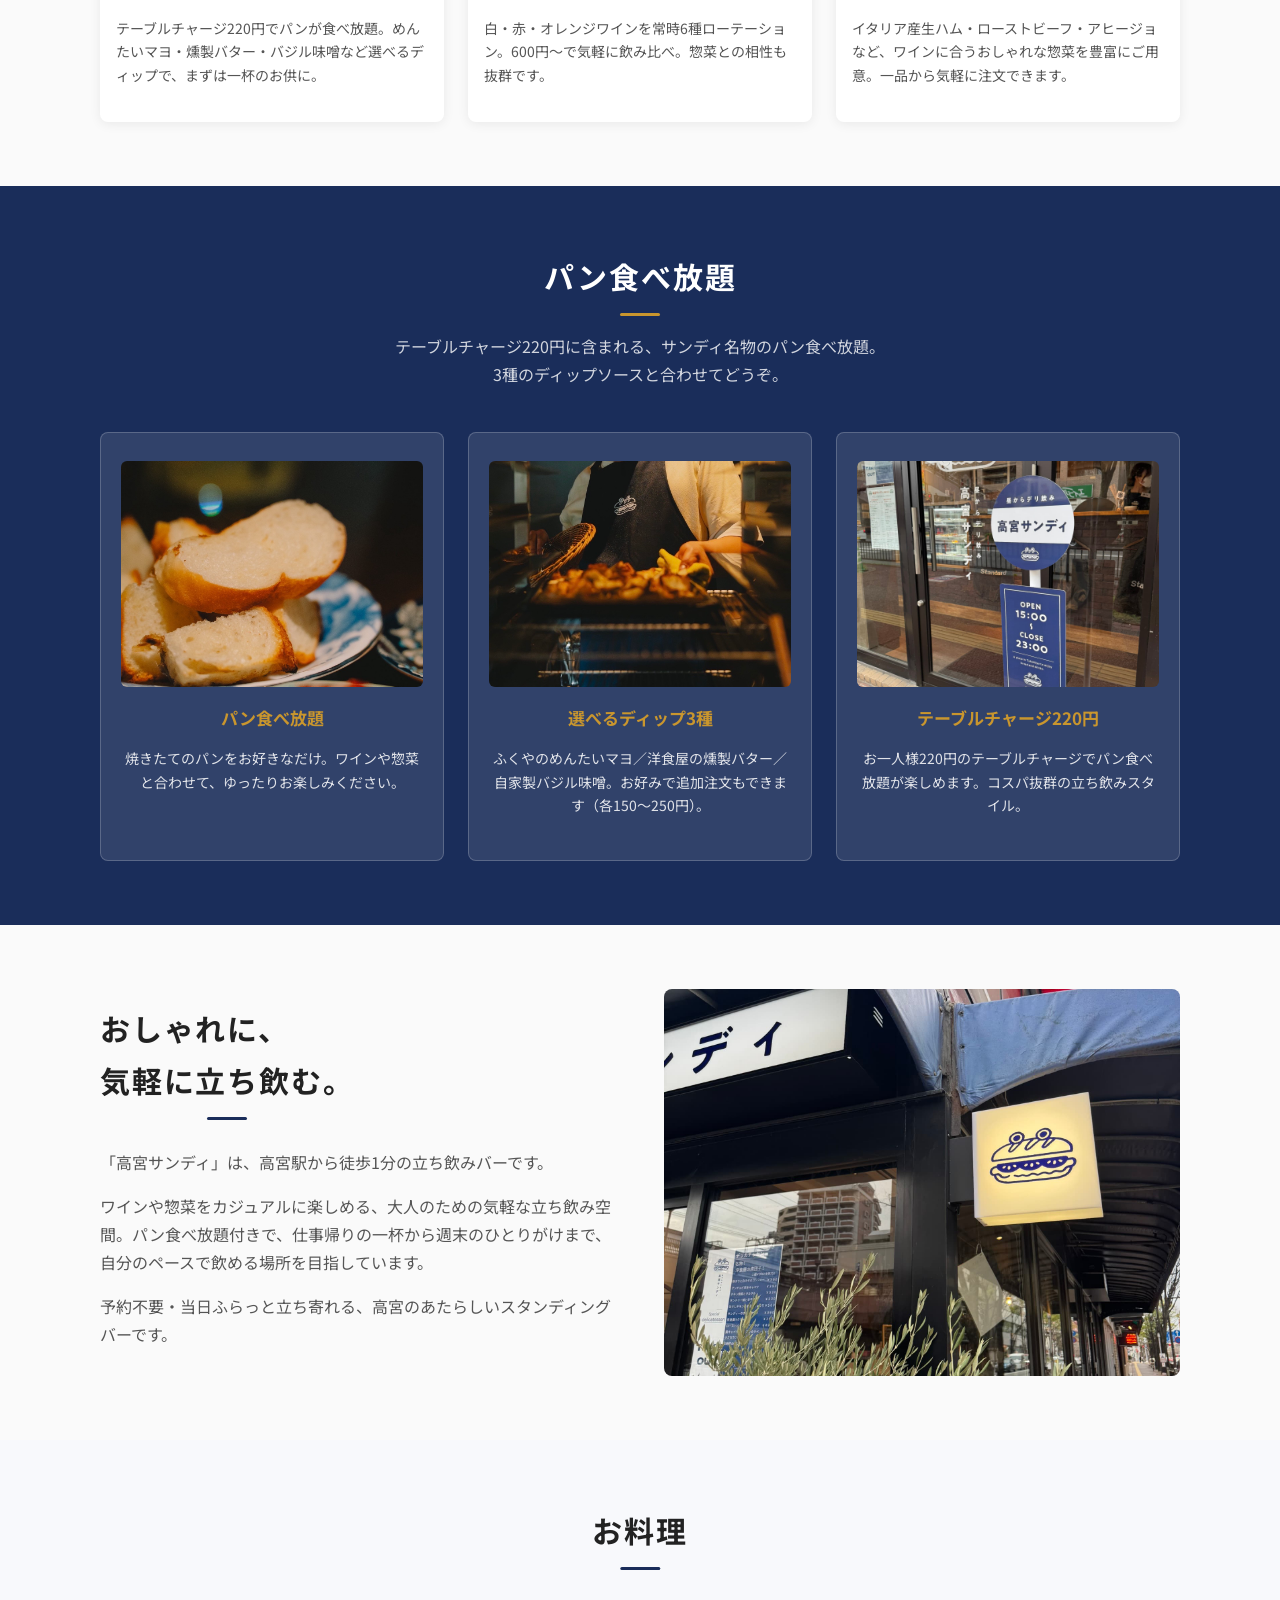
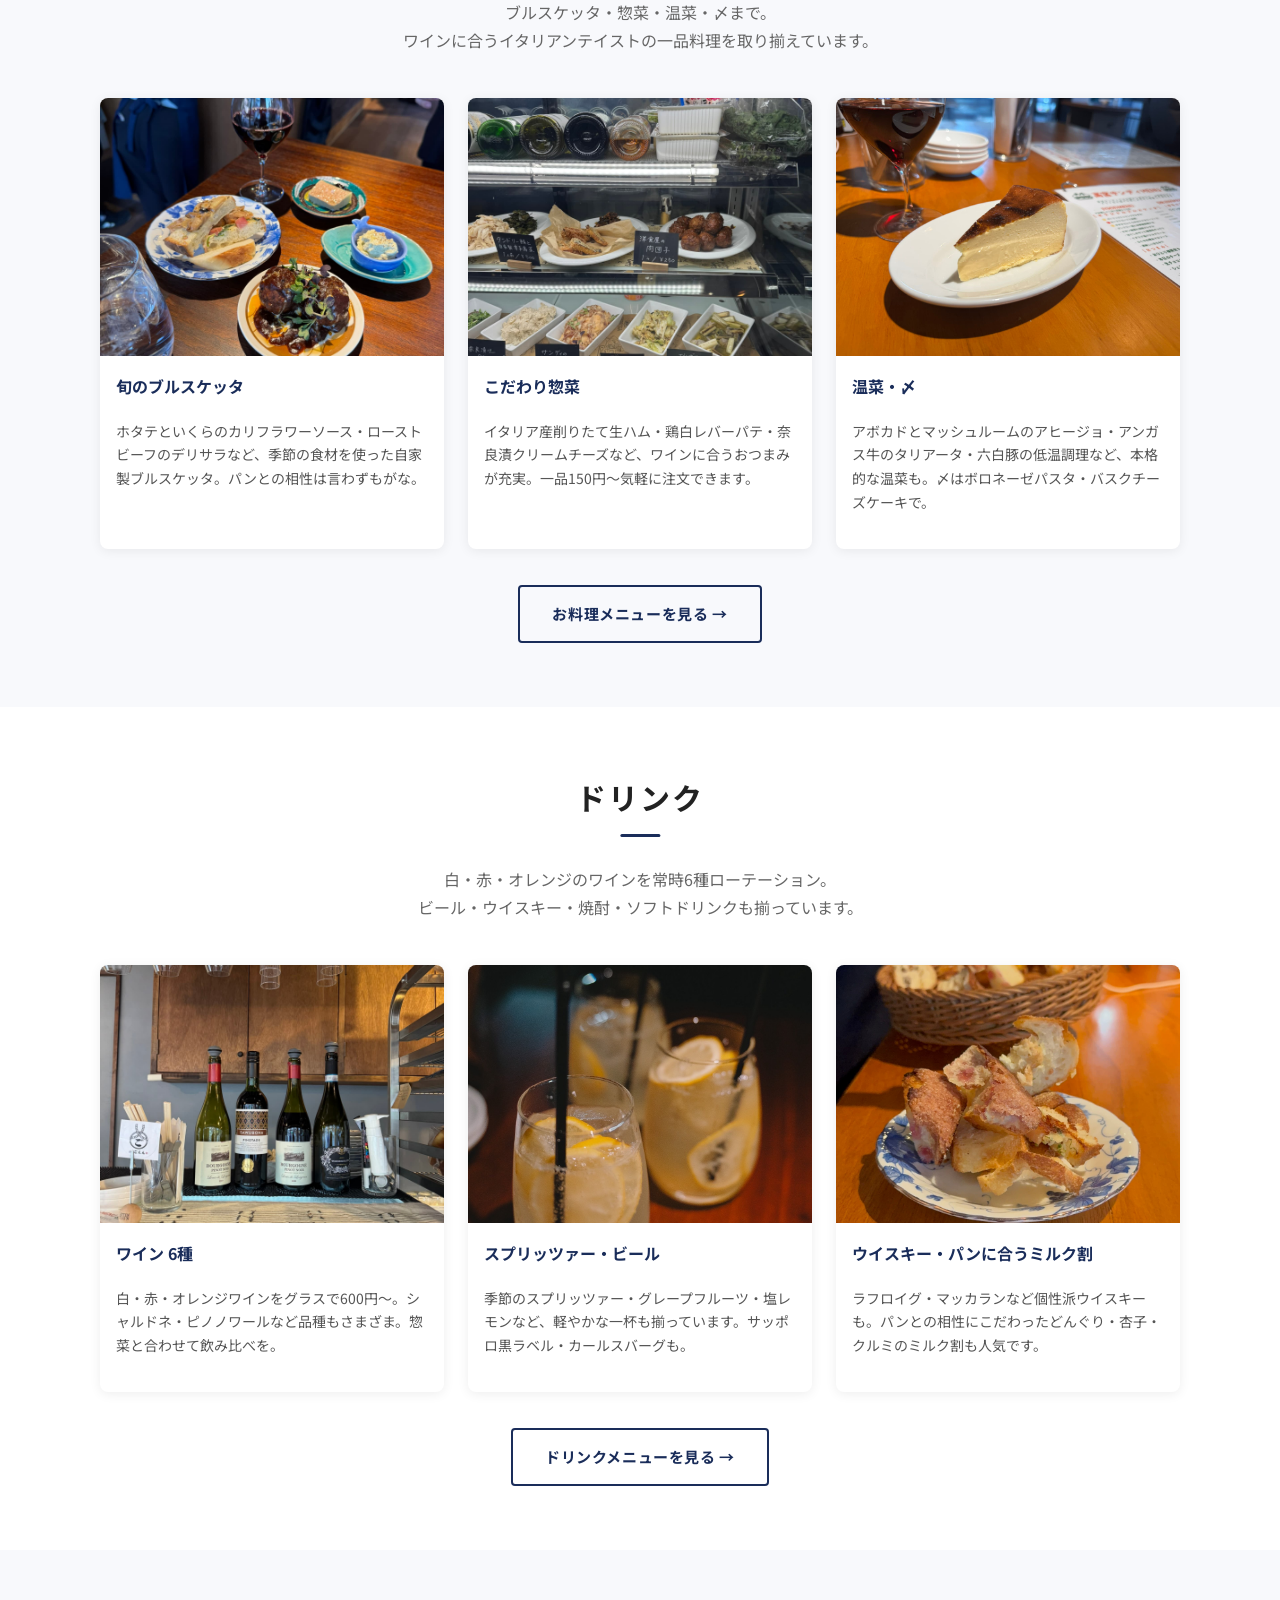
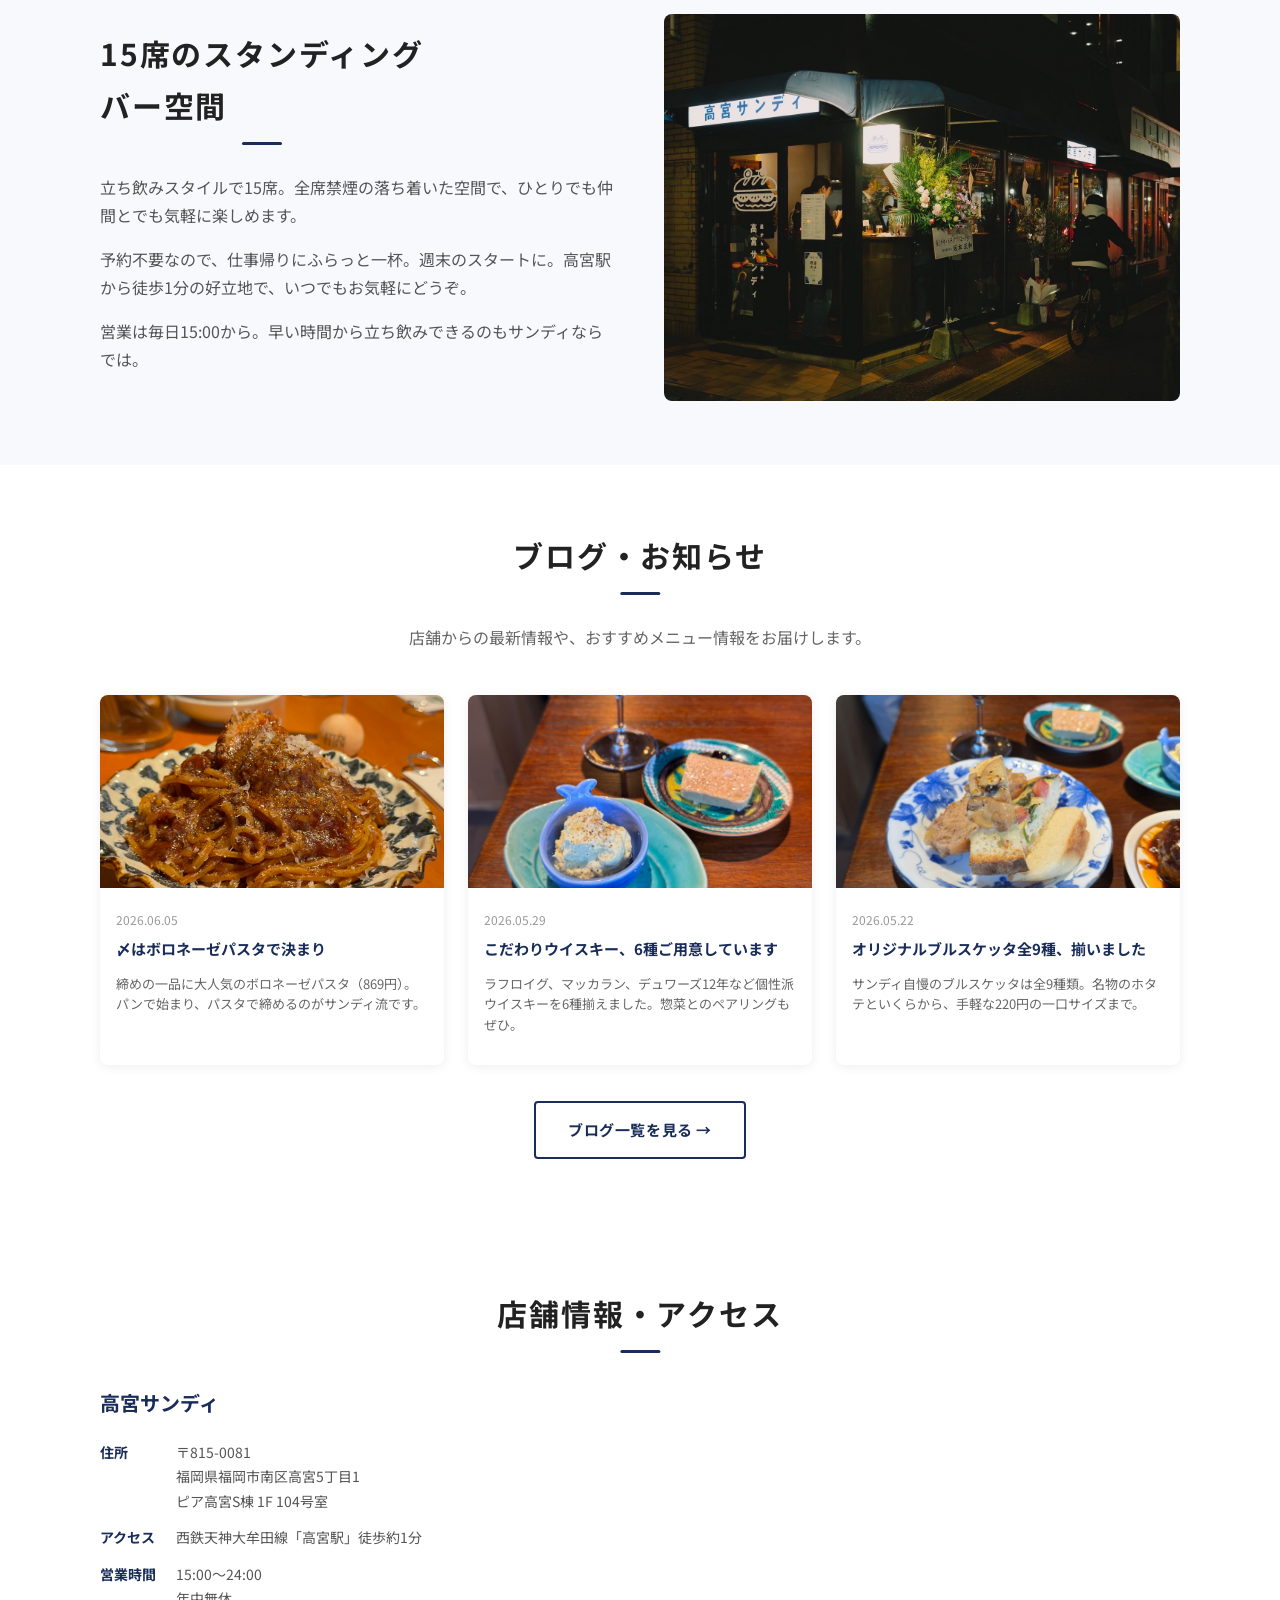
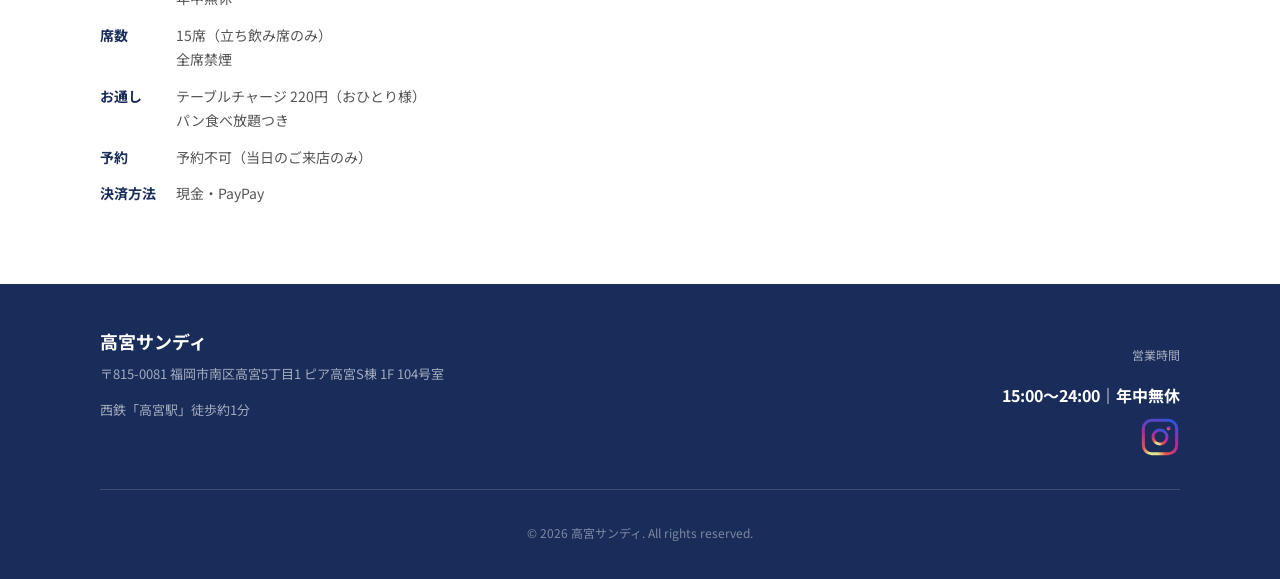
==== commit 4cd30135: "SEO/AEO強化: 構造化データ拡充・FAQ追加・OGP整備・Breadcrumb追加 Co-Authored-By: Claude Sonnet 4.6 <noreply@anthropic.co" ====
--- a/index.html
+++ b/index.html
@@ -23,18 +23,27 @@
 <meta name="twitter:card" content="summary_large_image">
 <link rel="canonical" href="https://takamiya-sandy.com/">
 
-<!-- 構造化データ -->
+<!-- 構造化データ: BarOrPub -->
 <script type="application/ld+json">
 {
   "@context": "https://schema.org",
   "@type": "BarOrPub",
   "name": "高宮サンディ",
-  "image": "https://takamiya-sandy.com/images/hero-1.jpg",
+  "alternateName": "Takamiya Sandy",
+  "description": "福岡市南区高宮駅徒歩1分の立ち飲みスタンディングバー。テーブルチャージ330円でパン食べ放題。白・赤・オレンジワイン、ウイスキー、焼酎などを惣菜・ブルスケッタと共に楽しめる。予約不要・年中無休。",
+  "image": [
+    "https://takamiya-sandy.com/images/hero-1.jpg",
+    "https://takamiya-sandy.com/images/hero-2.jpg",
+    "https://takamiya-sandy.com/images/hero-3.jpg",
+    "https://takamiya-sandy.com/images/concept-gaikan-neon.jpg"
+  ],
   "url": "https://takamiya-sandy.com/",
-  "servesCuisine": ["立ち飲み","ワイン","惣菜","ブルスケッタ"],
+  "servesCuisine": ["立ち飲み","ワイン","惣菜","ブルスケッタ","パン食べ放題"],
   "priceRange": "￥",
   "acceptsReservations": false,
   "smokingAllowed": false,
+  "currenciesAccepted": "JPY",
+  "paymentAccepted": "現金, PayPay",
   "address": {
     "@type": "PostalAddress",
     "streetAddress": "高宮5丁目1 ピア高宮S棟 1F 104号室",
@@ -43,16 +52,31 @@
     "postalCode": "815-0081",
     "addressCountry": "JP"
   },
+  "geo": {
+    "@type": "GeoCoordinates",
+    "latitude": 33.566540,
+    "longitude": 130.412062
+  },
+  "hasMap": "https://maps.app.goo.gl/sandy-takamiya",
   "openingHoursSpecification": [{
     "@type": "OpeningHoursSpecification",
     "dayOfWeek": ["Monday","Tuesday","Wednesday","Thursday","Friday","Saturday","Sunday"],
     "opens": "15:00",
     "closes": "24:00"
   }],
-  "sameAs": ["https://www.instagram.com/"]
+  "sameAs": [
+    "https://www.instagram.com/takamiya_sandy"
+  ],
+  "menu": "https://takamiya-sandy.com/menu.html",
+  "hasMenu": {
+    "@type": "Menu",
+    "name": "高宮サンディ メニュー",
+    "url": "https://takamiya-sandy.com/menu.html"
+  }
 }
 </script>
 
+<!-- 構造化データ: FAQPage（AEO強化） -->
 <script type="application/ld+json">
 {
   "@context": "https://schema.org",
@@ -71,7 +95,15 @@
       "name": "高宮サンディはどこにありますか？",
       "acceptedAnswer": {
         "@type": "Answer",
-        "text": "福岡市南区高宮5丁目1 ピア高宮S棟 1F 104号室にあります。西鉄天神大牟田線「高宮駅」から徒歩約1分です。"
+        "text": "福岡県福岡市南区高宮5丁目1 ピア高宮S棟 1F 104号室にあります。西鉄天神大牟田線「高宮駅」から徒歩約1分です。"
+      }
+    },
+    {
+      "@type": "Question",
+      "name": "高宮サンディへのアクセス方法は？",
+      "acceptedAnswer": {
+        "@type": "Answer",
+        "text": "西鉄天神大牟田線「高宮駅」から徒歩約1分です。駅を出てすぐ、ピア高宮S棟の1階にあります。お車でのアクセスには近隣のコインパーキングをご利用ください。"
       }
     },
     {
@@ -79,7 +111,7 @@
       "name": "予約はできますか？",
       "acceptedAnswer": {
         "@type": "Answer",
-        "text": "予約は承っておりません。当日のご来店のみとなります。お気軽にお立ち寄りください。"
+        "text": "高宮サンディは予約不可です。当日のご来店のみとなります。予約なしでふらっとお立ち寄りいただけます。"
       }
     },
     {
@@ -87,15 +119,31 @@
       "name": "パン食べ放題とは何ですか？",
       "acceptedAnswer": {
         "@type": "Answer",
-        "text": "テーブルチャージ220円でパンが食べ放題です。選べるディップソース（めんたいマヨ・燻製バター・自家製バジル味噌など）と合わせてお楽しみいただけます。"
-      }
-    },
-    {
-      "@type": "Question",
-      "name": "どんなお酒がありますか？",
-      "acceptedAnswer": {
-        "@type": "Answer",
-        "text": "白・赤・オレンジワイン（6種類をローテーション）、ビール、スプリッツァー、ウイスキー（ラフロイグ・マッカランなど）、焼酎、ソフトドリンクなど豊富に取り揃えています。パンに合うミルク割も人気です。"
+        "text": "高宮サンディではテーブルチャージ330円（おひとり様）でパンが食べ放題です。カリッと焼き上げたバゲットなどにディップソース（ふくやの明太マヨ・燻製バター・自家製バジル味噌など）を付けてお楽しみいただけます。ワインや惣菜との相性も抜群です。"
+      }
+    },
+    {
+      "@type": "Question",
+      "name": "高宮サンディにはどんなお酒がありますか？",
+      "acceptedAnswer": {
+        "@type": "Answer",
+        "text": "白・赤・オレンジワイン（グラス6種類をローテーション）、瓶ビール、スプリッツァー、ウイスキー（ラフロイグ・マッカラン・デュワーズ12年など6種）、焼酎（ロック・水割り・ソーダ割りなど）、ソフトドリンクを取り揃えています。"
+      }
+    },
+    {
+      "@type": "Question",
+      "name": "高宮サンディはどんなお店ですか？",
+      "acceptedAnswer": {
+        "@type": "Answer",
+        "text": "高宮サンディは福岡市南区高宮駅1分にある立ち飲みスタンディングバーです。「昼からデリ飲み」をコンセプトに、パン食べ放題・オリジナルブルスケッタ・惣菜をワインやウイスキーと気軽に楽しめます。予約不要・15:00から年中無休で営業しています。"
+      }
+    },
+    {
+      "@type": "Question",
+      "name": "高宮サンディのおすすめメニューは？",
+      "acceptedAnswer": {
+        "@type": "Answer",
+        "text": "人気メニューはホタテといくらのカリフラワーソースのブルスケッタ（495円）、アンガス牛さがりのタリアータ（869円）、〆のボロネーゼパスタ（869円）、バスクチーズケーキ（539円）です。テーブルチャージ330円でパン食べ放題も付きます。"
       }
     },
     {
@@ -103,7 +151,7 @@
       "name": "何名まで入れますか？",
       "acceptedAnswer": {
         "@type": "Answer",
-        "text": "立ち飲みスタイルで15席ございます。一人でも、グループでも気軽にお立ち寄りください。"
+        "text": "立ち飲みスタイルで15席ございます。お一人様でも、グループでも気軽にお立ち寄りください。全席禁煙です。"
       }
     },
     {
@@ -112,6 +160,22 @@
       "acceptedAnswer": {
         "@type": "Answer",
         "text": "現金およびPayPayがご利用いただけます。クレジットカードや電子マネーはご利用いただけません。"
+      }
+    },
+    {
+      "@type": "Question",
+      "name": "高宮周辺でおしゃれな立ち飲みバーはどこ？",
+      "acceptedAnswer": {
+        "@type": "Answer",
+        "text": "高宮駅徒歩1分の「高宮サンディ」がおすすめです。パン食べ放題とワイン・惣菜を楽しめるスタイリッシュな立ち飲みバーで、15:00から年中無休で営業しています。"
+      }
+    },
+    {
+      "@type": "Question",
+      "name": "福岡でパン食べ放題の飲み屋はありますか？",
+      "acceptedAnswer": {
+        "@type": "Answer",
+        "text": "福岡市南区高宮駅1分の「高宮サンディ」では、テーブルチャージ330円でパン食べ放題を提供しています。ワインや惣菜・ブルスケッタと合わせて楽しめる立ち飲みバーです。"
       }
     }
   ]
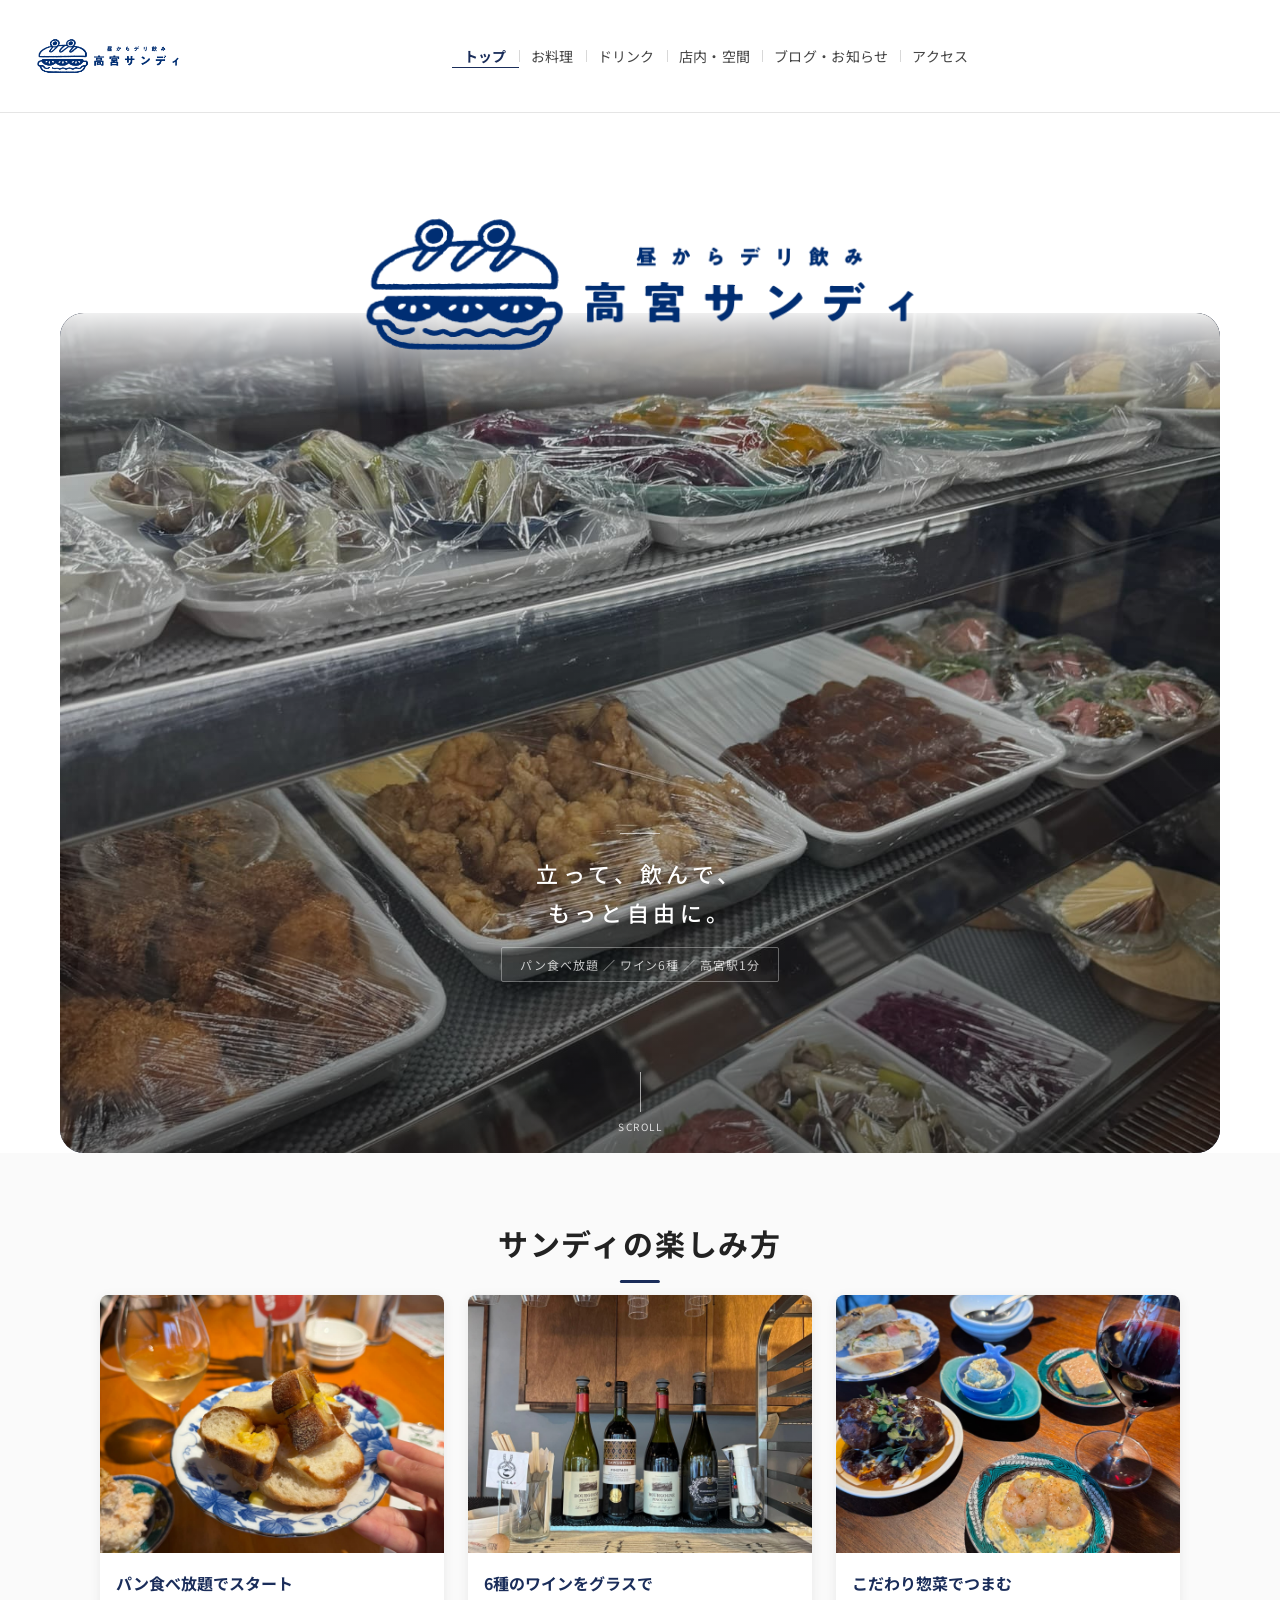
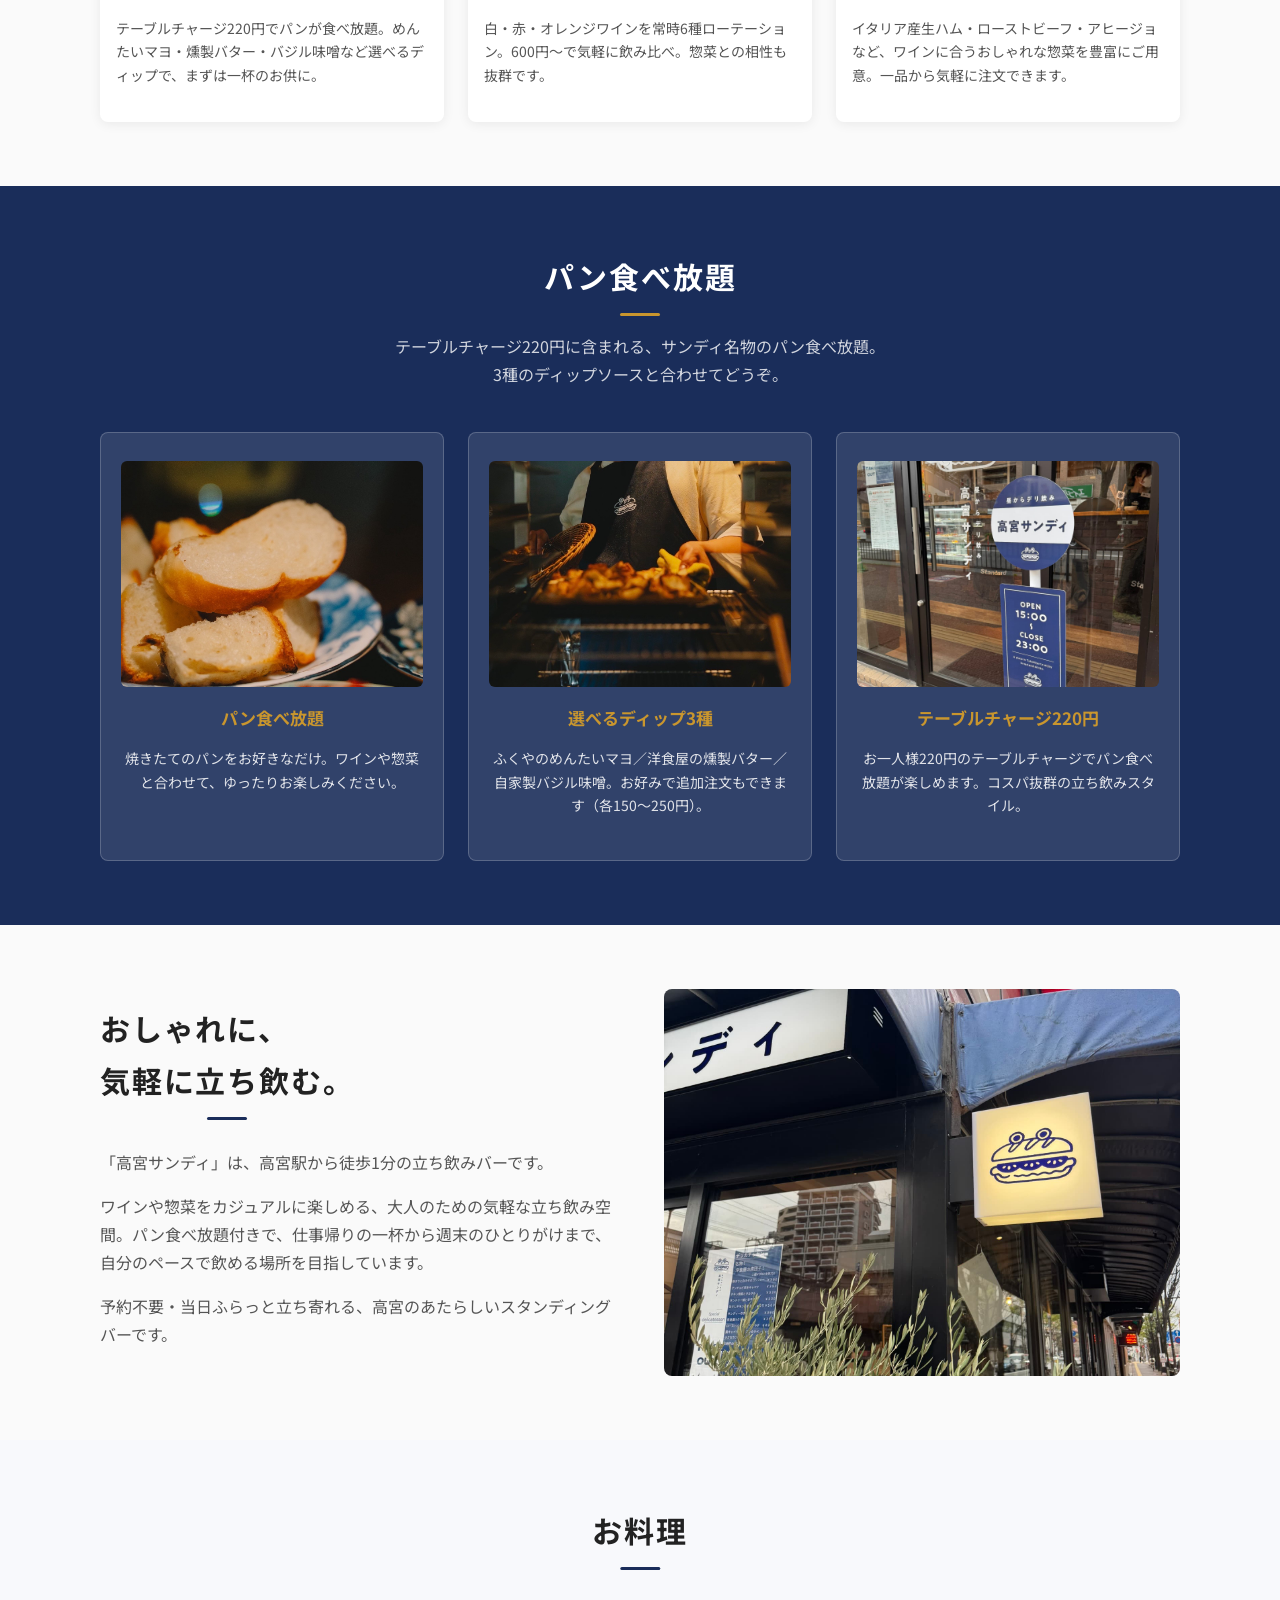
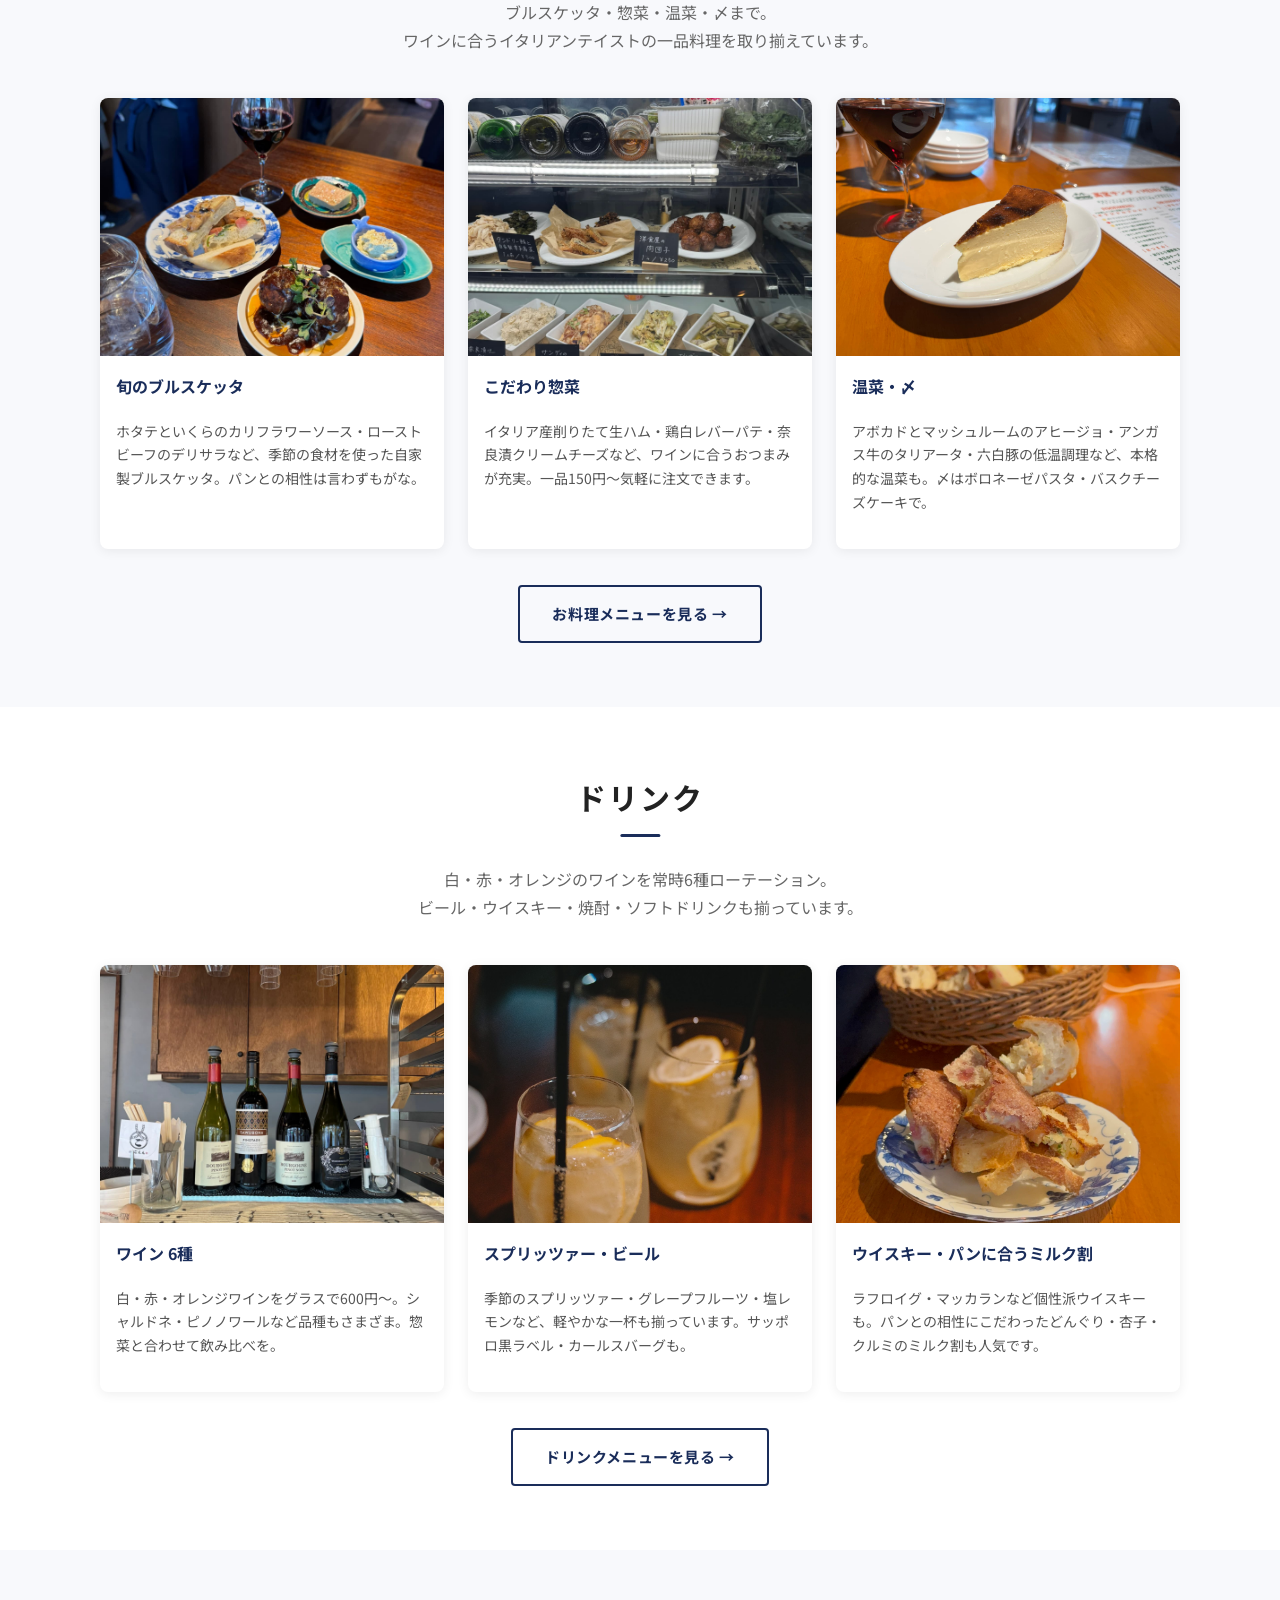
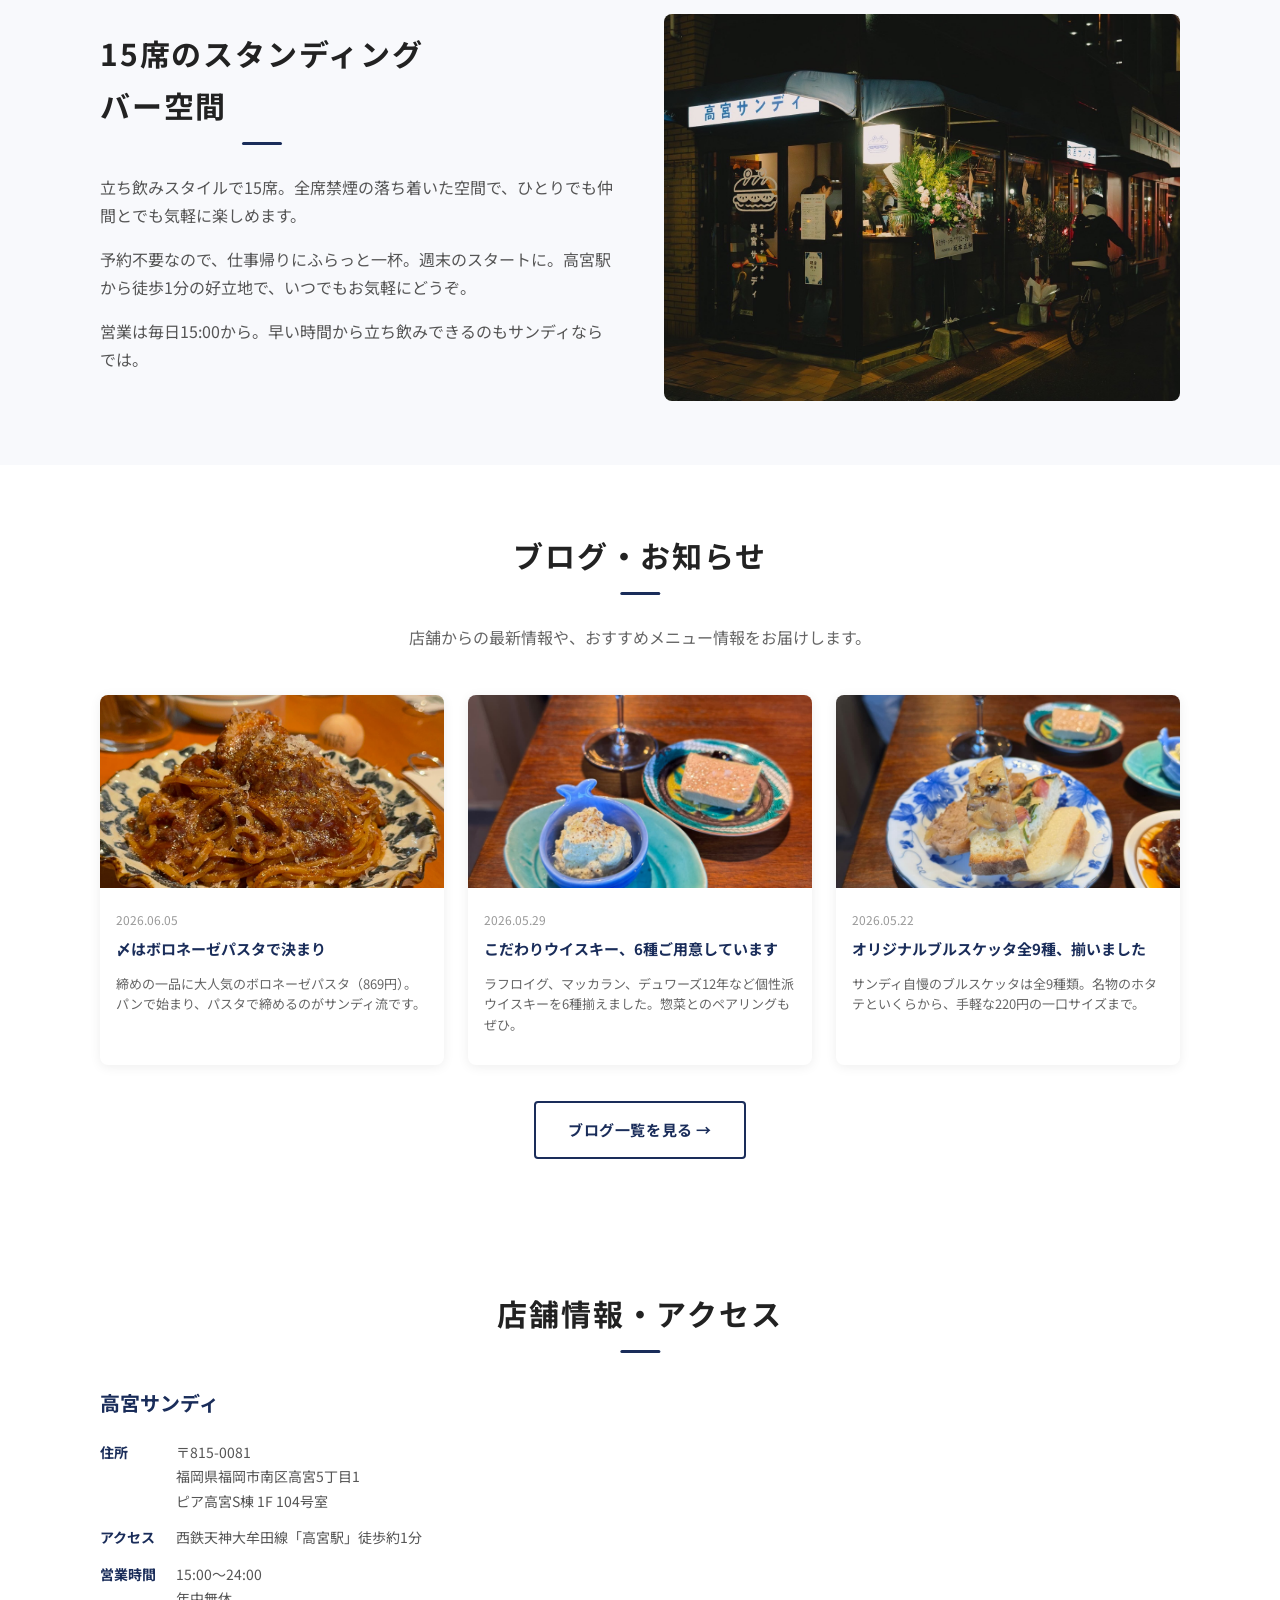
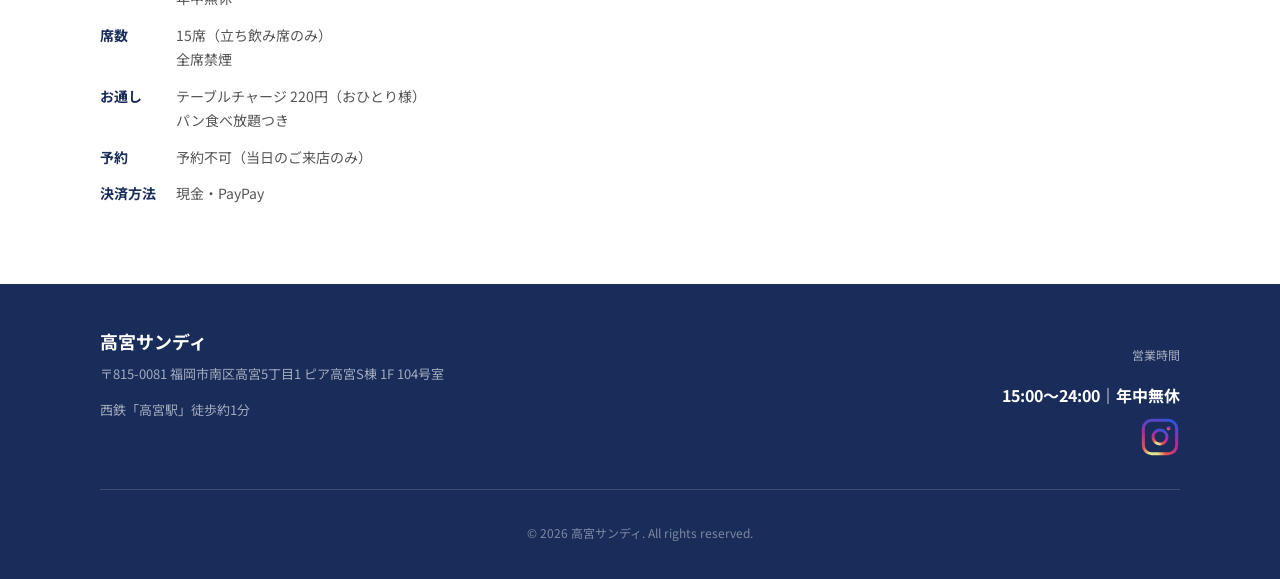
==== commit be01c753: "GA4タグ追加（G-6DYBYFGVS9）全ページ対応 Co-Authored-By: Claude Sonnet 4.6 <noreply@anthropic.com>" ====
--- a/index.html
+++ b/index.html
@@ -181,6 +181,14 @@
   ]
 }
 </script>
+<!-- Google tag (gtag.js) -->
+<script async src="https://www.googletagmanager.com/gtag/js?id=G-6DYBYFGVS9"></script>
+<script>
+  window.dataLayer = window.dataLayer || [];
+  function gtag(){dataLayer.push(arguments);}
+  gtag('js', new Date());
+  gtag('config', 'G-6DYBYFGVS9');
+</script>
 </head>
 
 <body class="is-home" data-page="home">
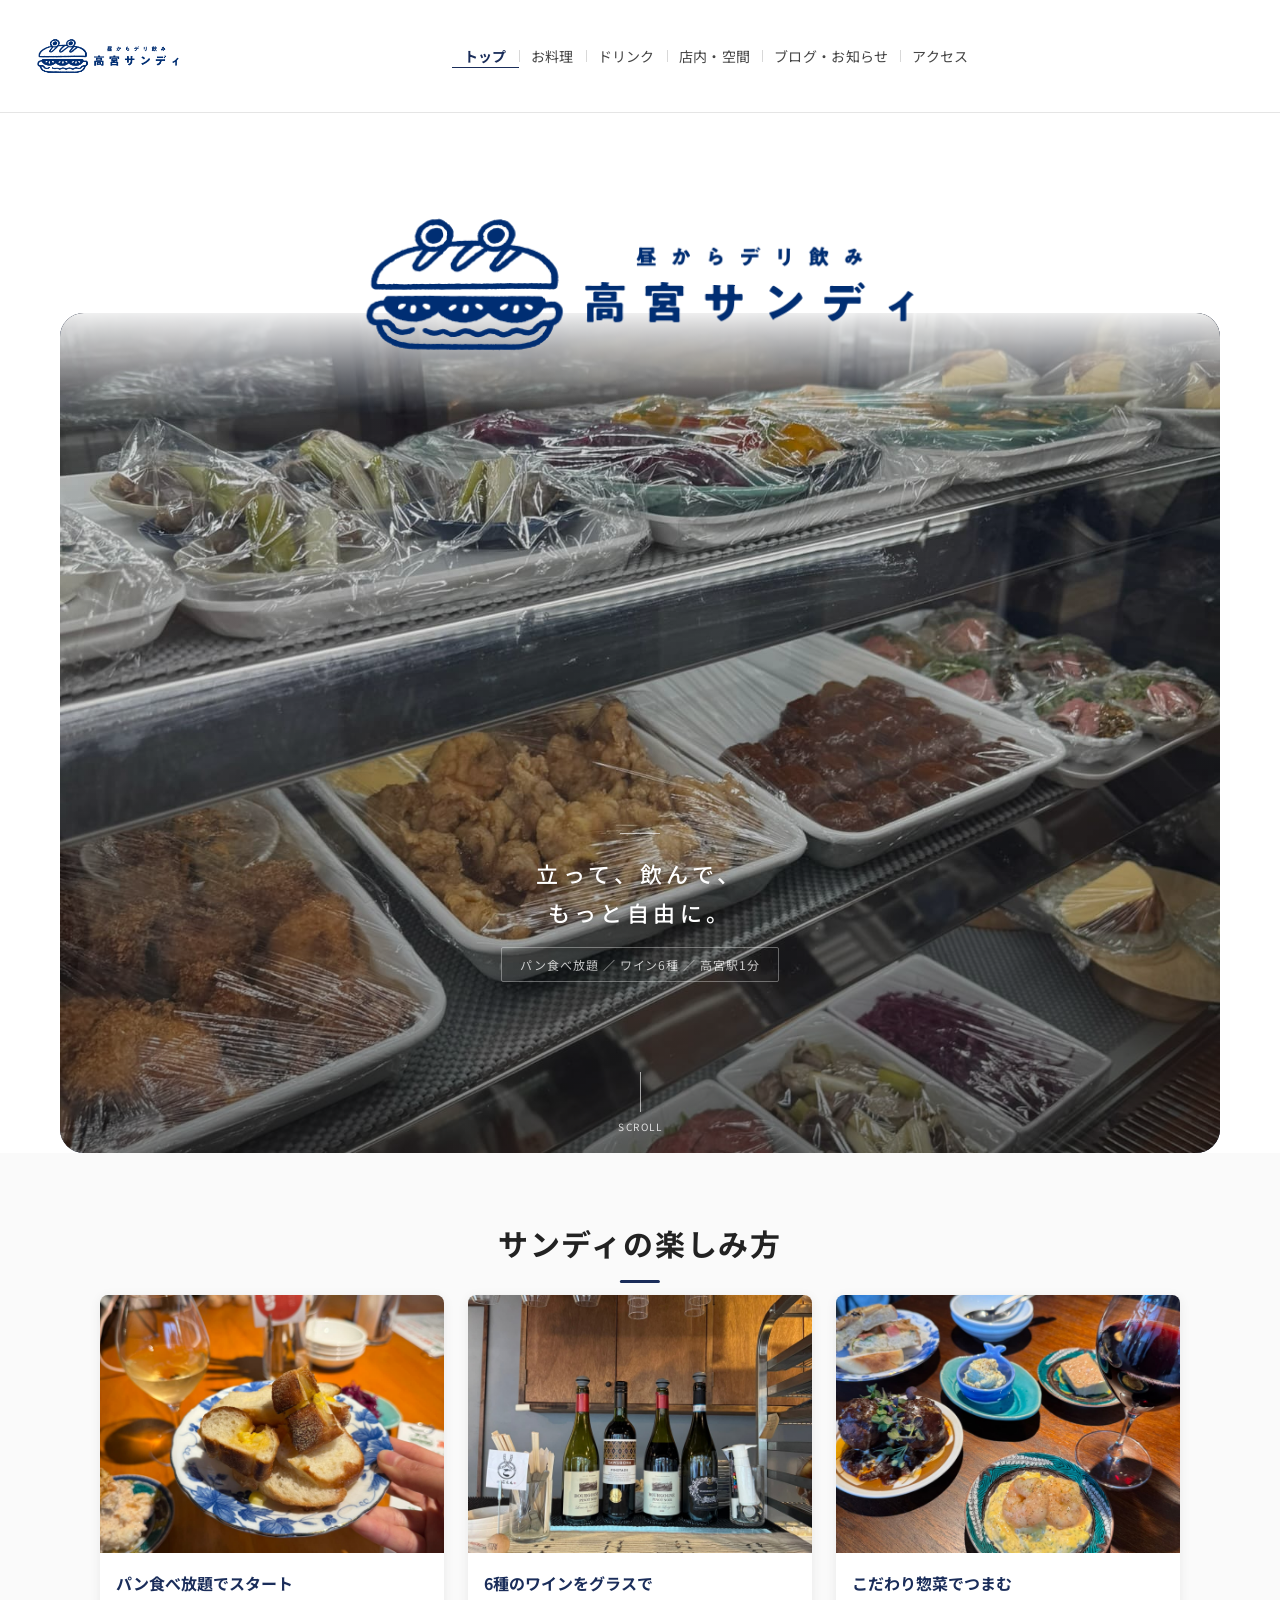
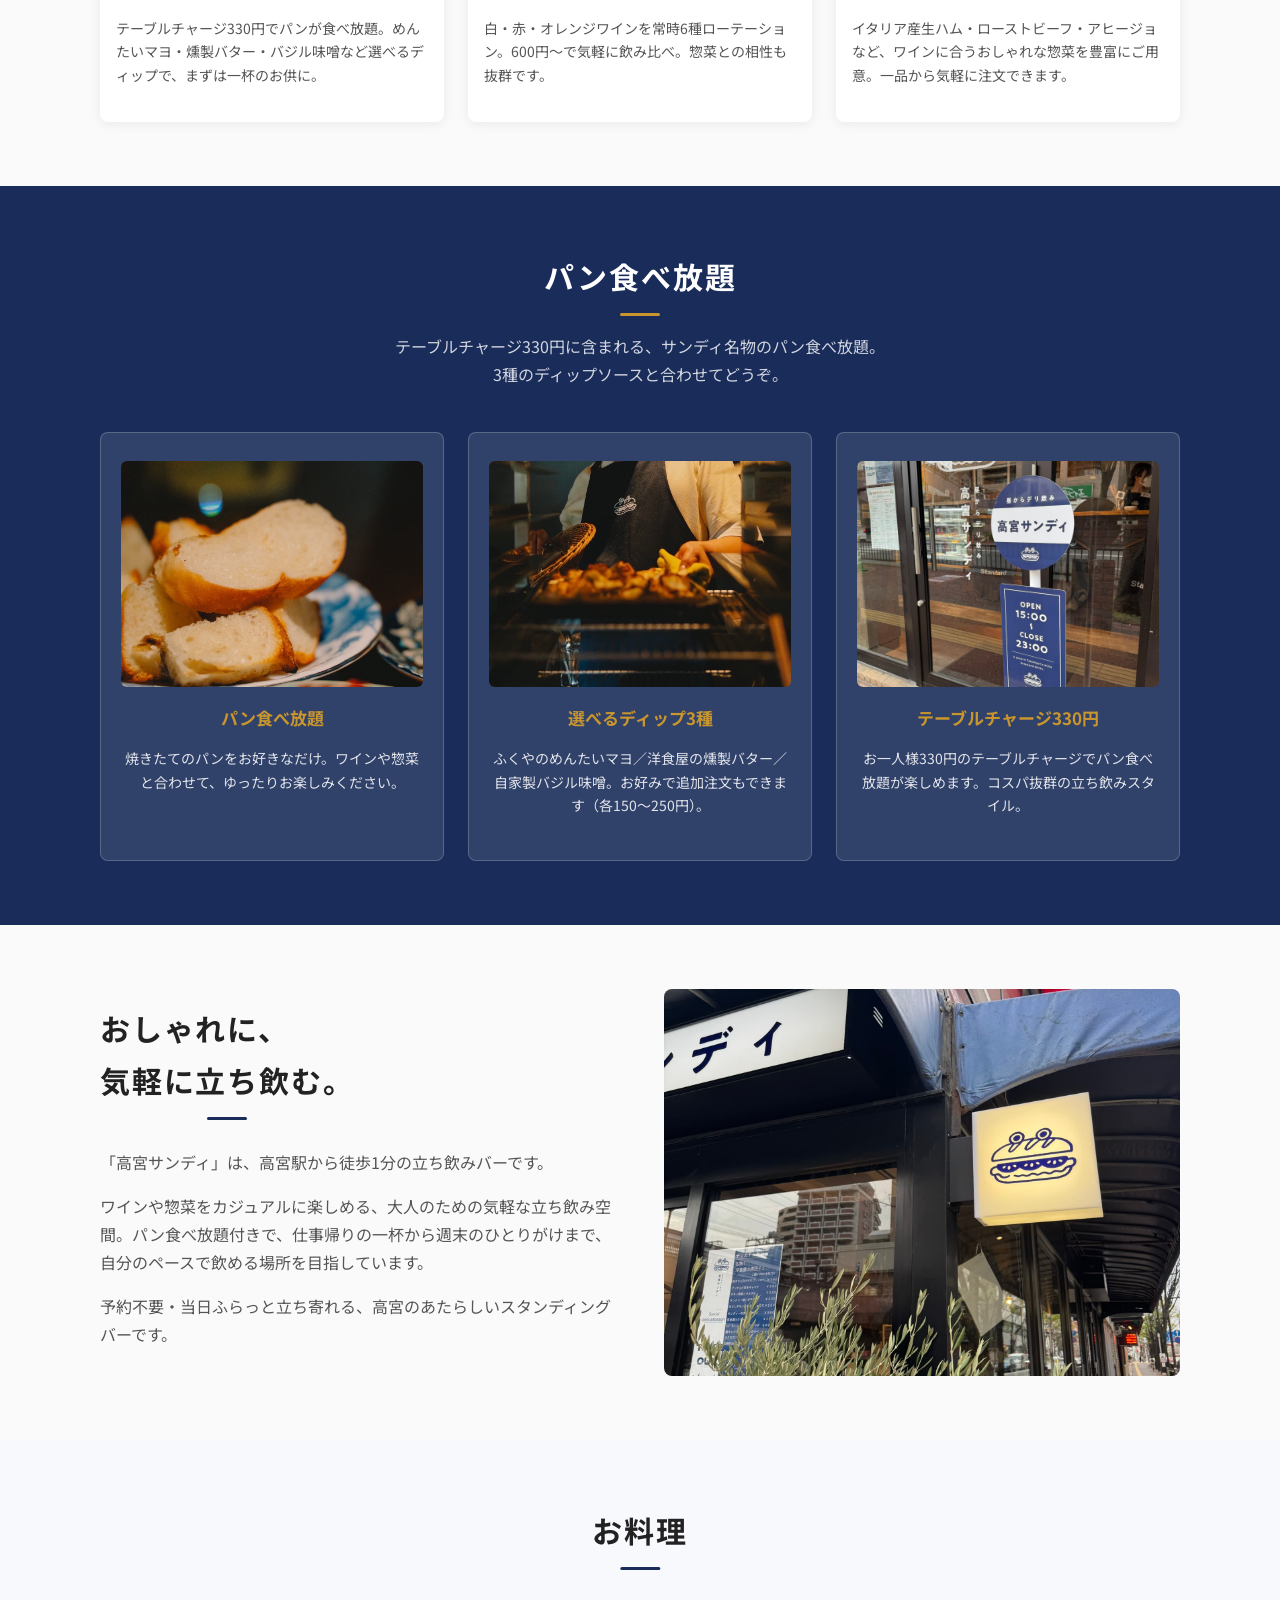
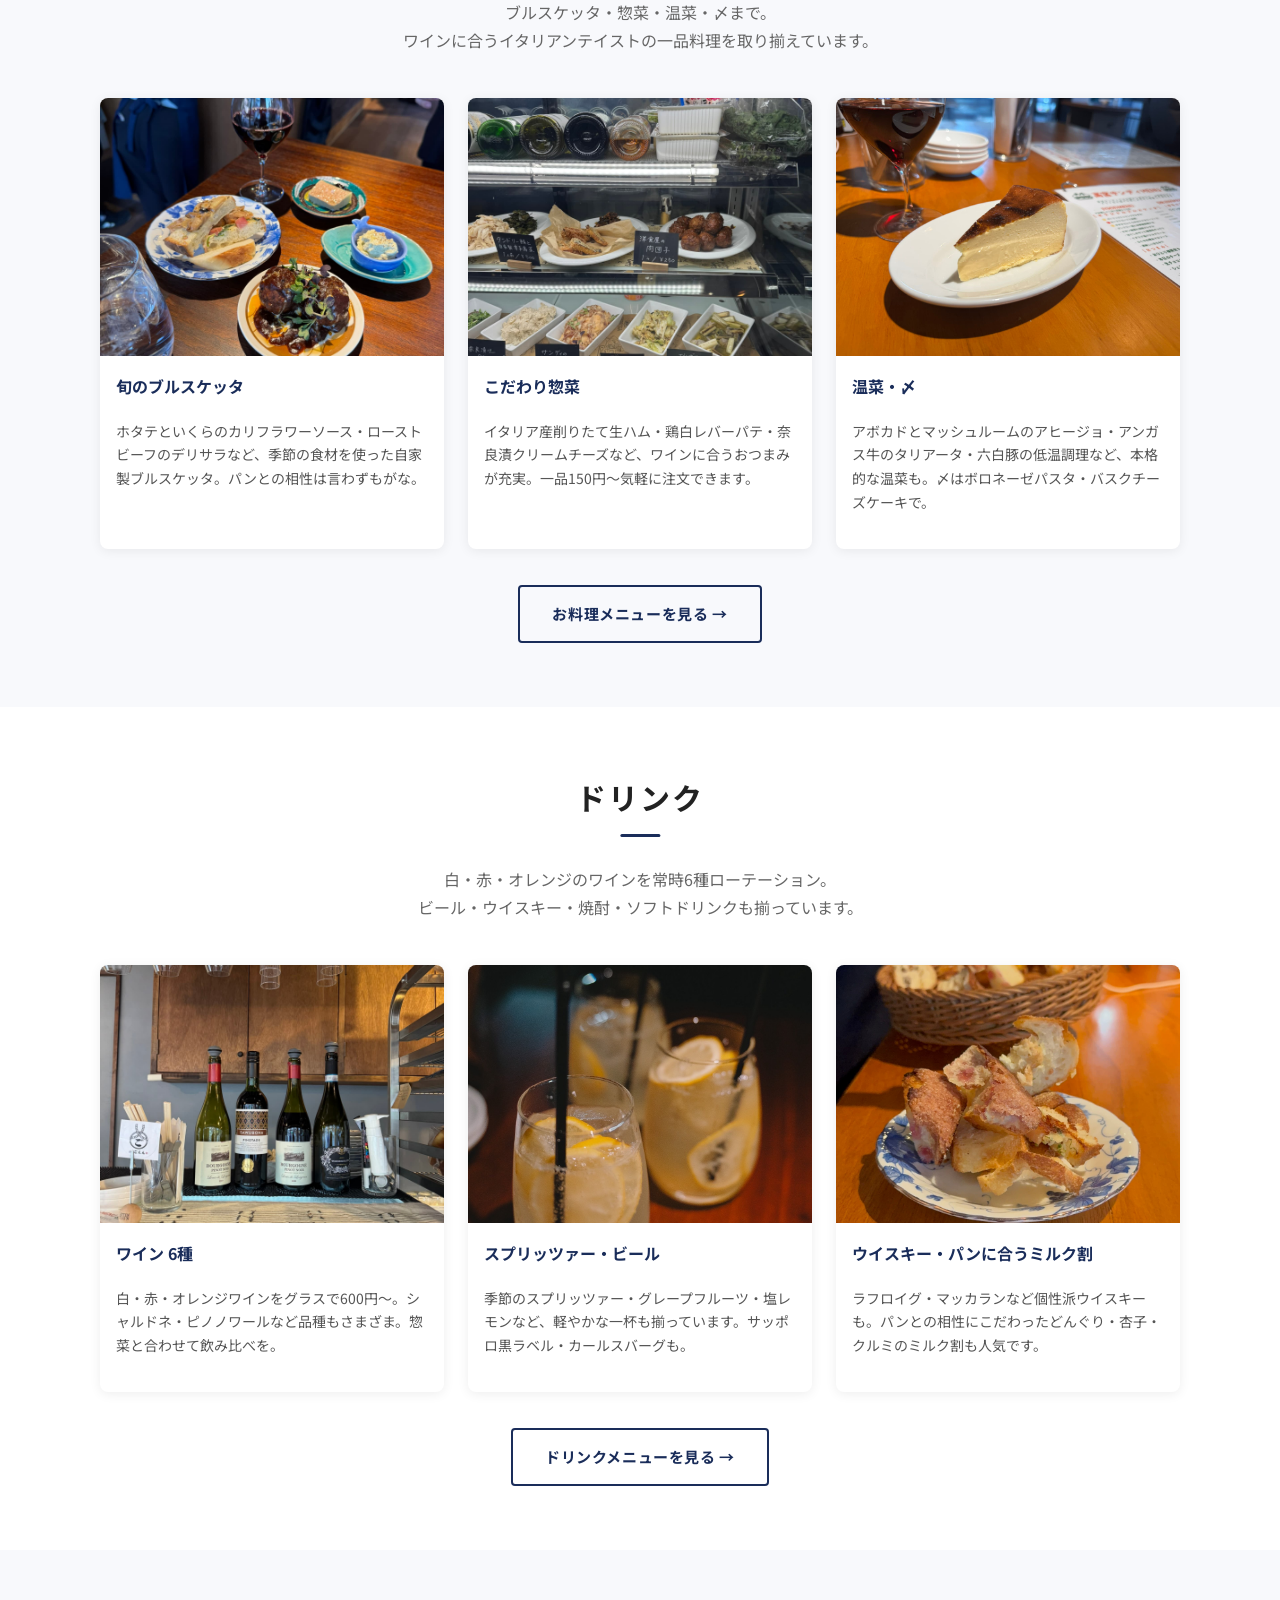
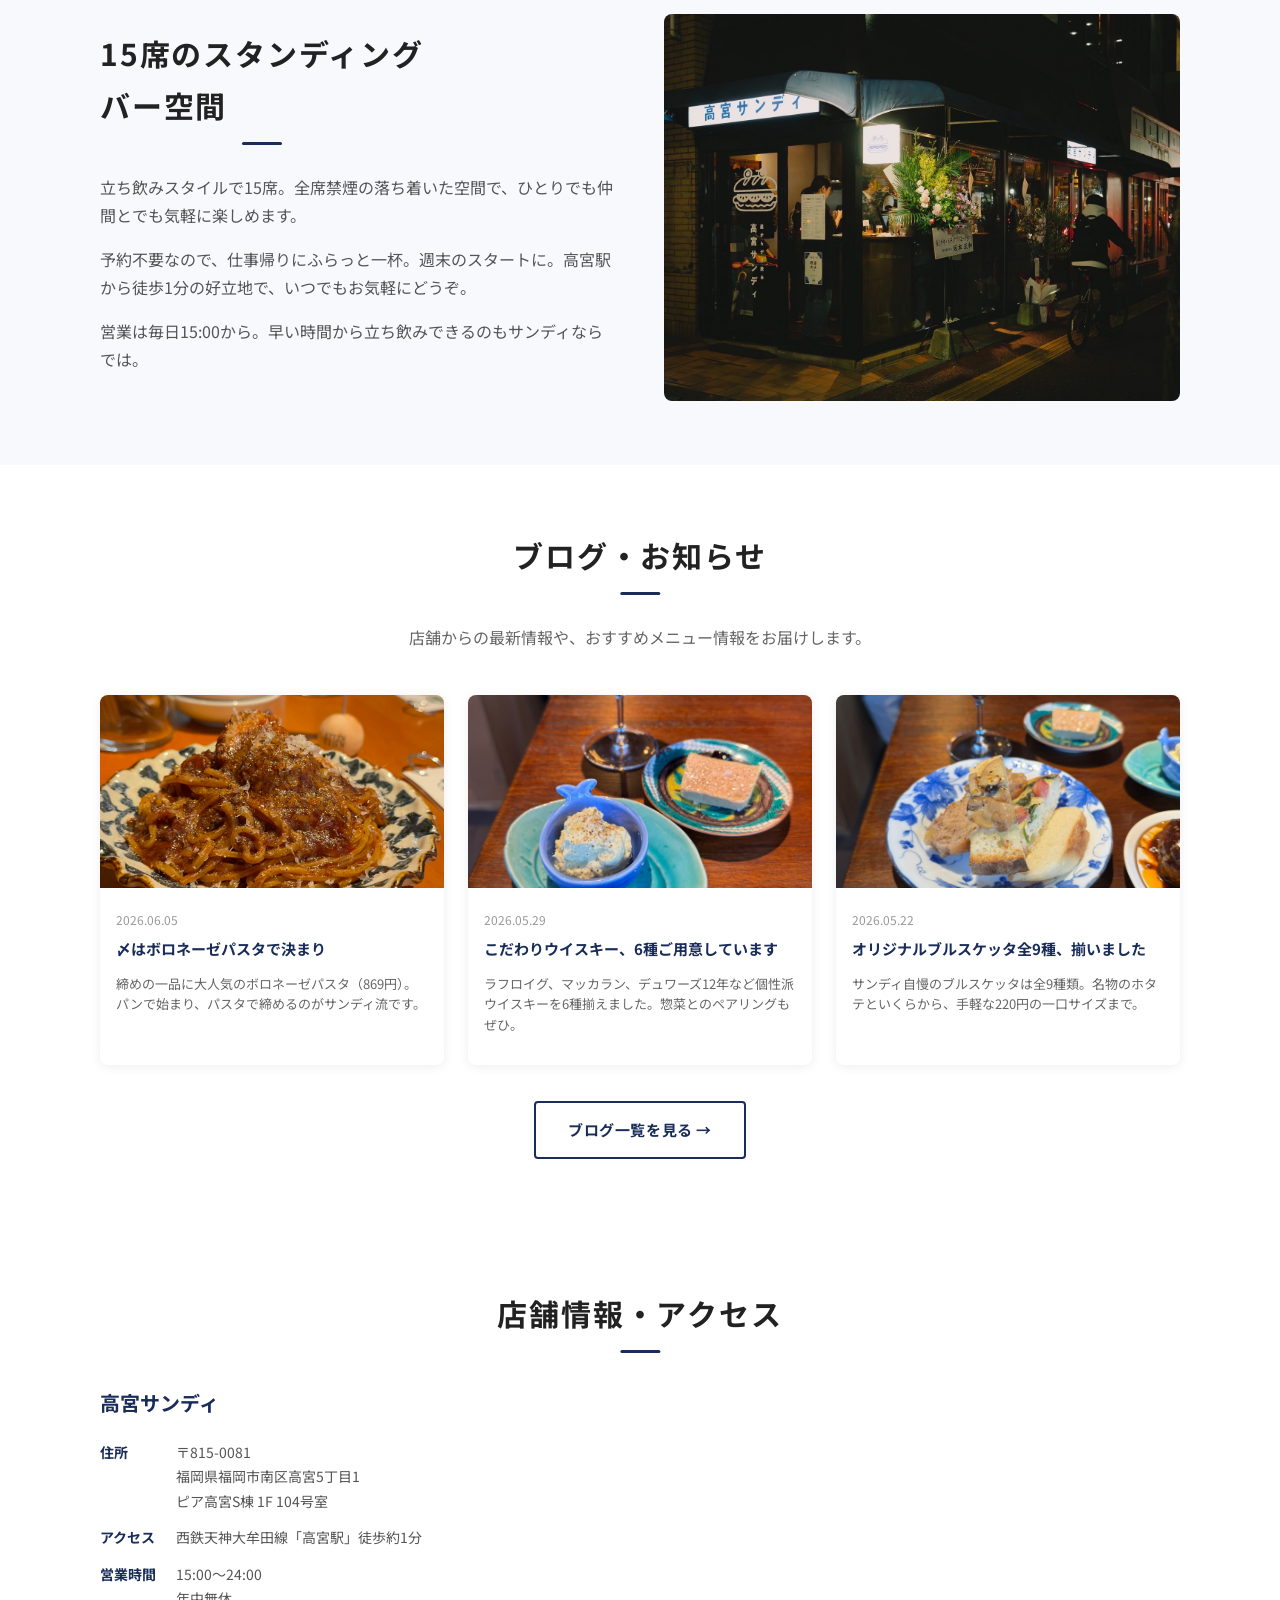
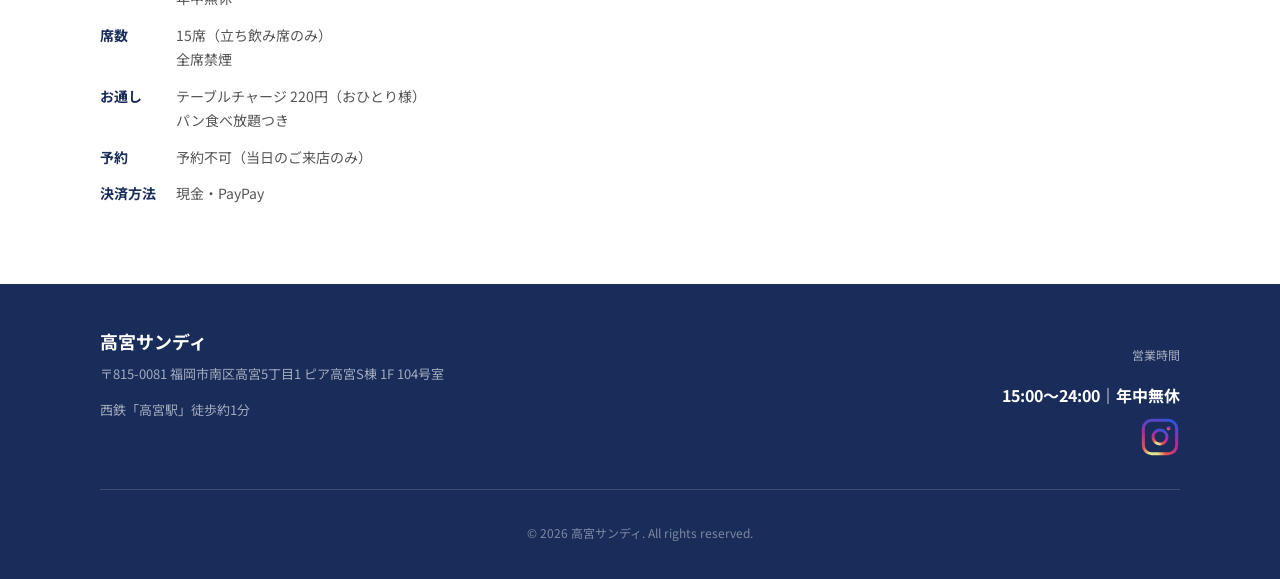
==== commit cb9e1533: "テーブルチャージ220円→330円に修正（トップページ全箇所） Co-Authored-By: Claude Sonnet 4.6 <noreply@anthropic.com>" ====
--- a/index.html
+++ b/index.html
@@ -236,7 +236,7 @@
         <article class="topic-card">
           <div class="topic-image topic-image-1"></div>
           <h3>パン食べ放題でスタート</h3>
-          <p>テーブルチャージ220円でパンが食べ放題。めんたいマヨ・燻製バター・バジル味噌など選べるディップで、まずは一杯のお供に。</p>
+          <p>テーブルチャージ330円でパンが食べ放題。めんたいマヨ・燻製バター・バジル味噌など選べるディップで、まずは一杯のお供に。</p>
         </article>
         <article class="topic-card">
           <div class="topic-image topic-image-2"></div>
@@ -256,7 +256,7 @@
   <section id="bread" class="section bread-highlight">
     <div class="section-inner">
       <h2 class="section-title">パン食べ放題</h2>
-      <p class="section-lead" style="color:rgba(255,255,255,.8);">テーブルチャージ220円に含まれる、サンディ名物のパン食べ放題。<br>3種のディップソースと合わせてどうぞ。</p>
+      <p class="section-lead" style="color:rgba(255,255,255,.8);">テーブルチャージ330円に含まれる、サンディ名物のパン食べ放題。<br>3種のディップソースと合わせてどうぞ。</p>
 
       <div class="bread-grid">
         <div class="bread-item">
@@ -271,8 +271,8 @@
         </div>
         <div class="bread-item">
           <div class="bread-item__img bread-item__img--3"></div>
-          <h3>テーブルチャージ220円</h3>
-          <p>お一人様220円のテーブルチャージでパン食べ放題が楽しめます。コスパ抜群の立ち飲みスタイル。</p>
+          <h3>テーブルチャージ330円</h3>
+          <p>お一人様330円のテーブルチャージでパン食べ放題が楽しめます。コスパ抜群の立ち飲みスタイル。</p>
         </div>
       </div>
     </div>
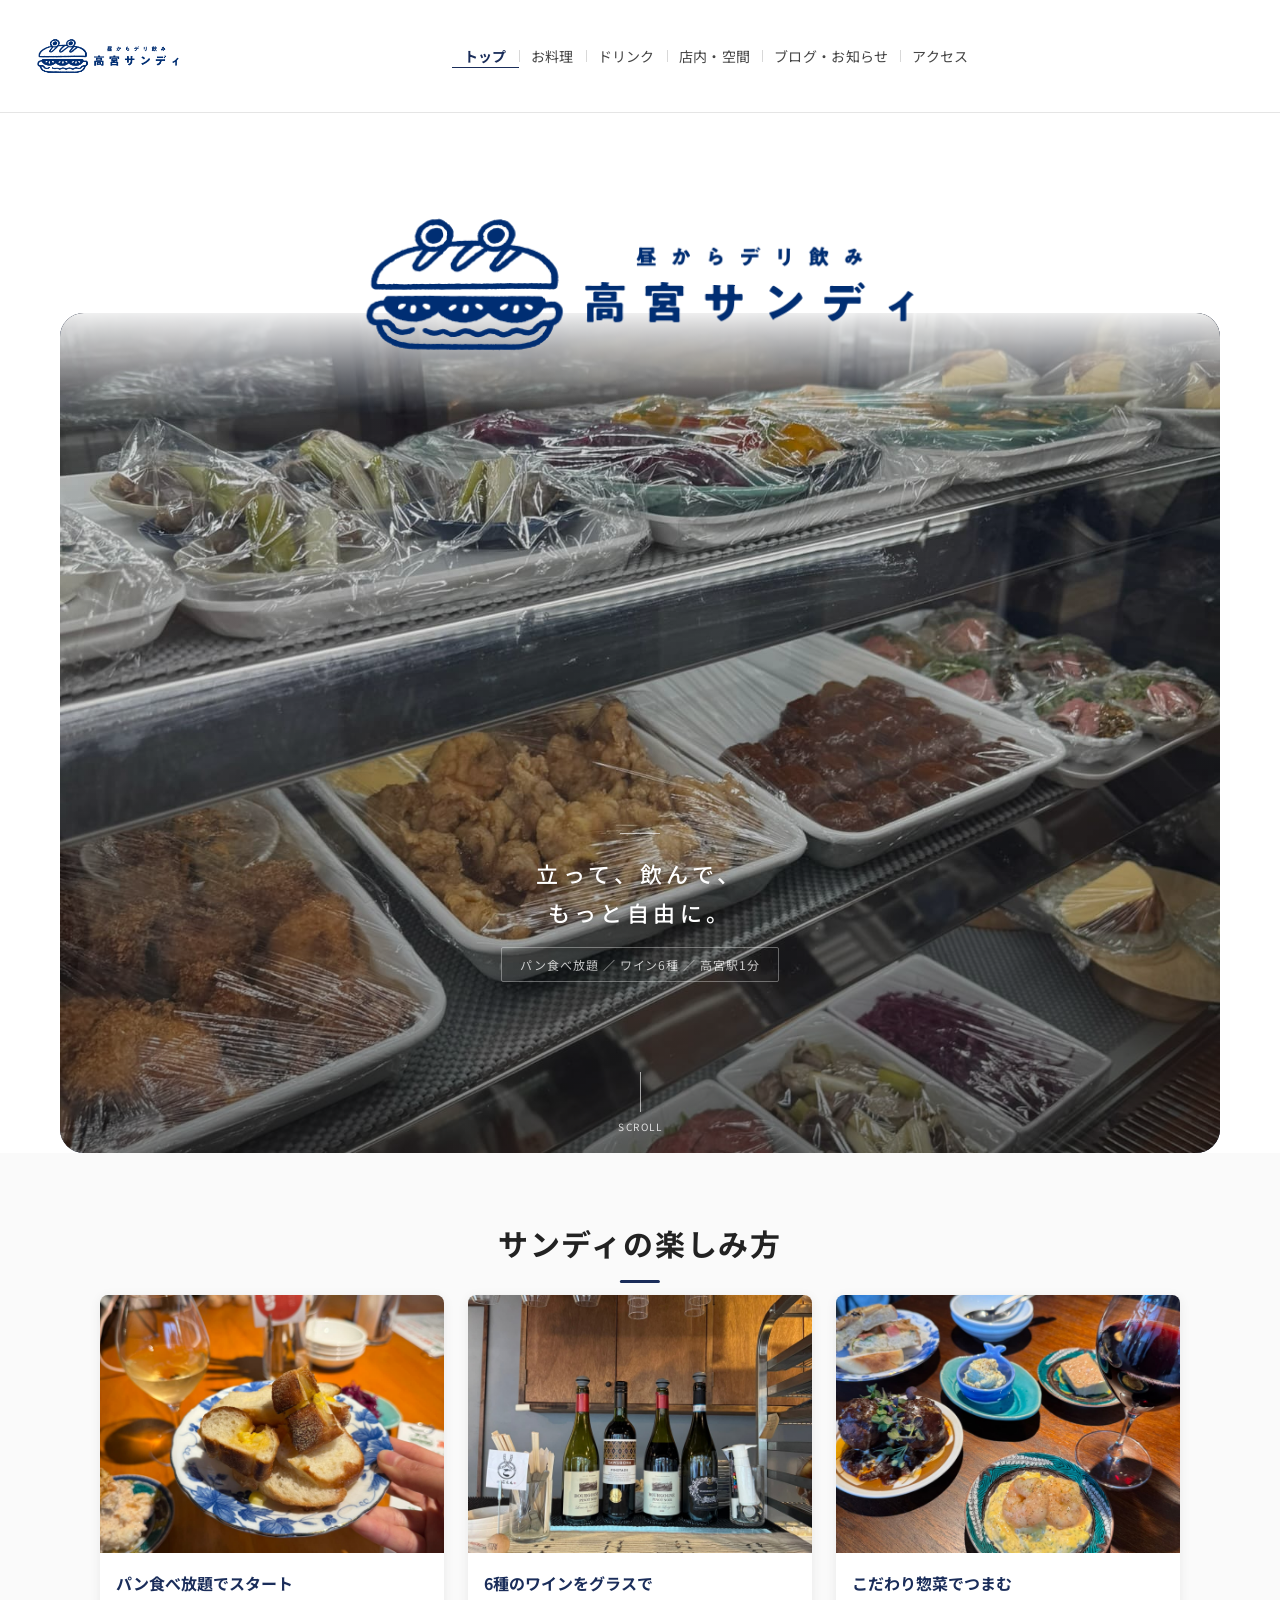
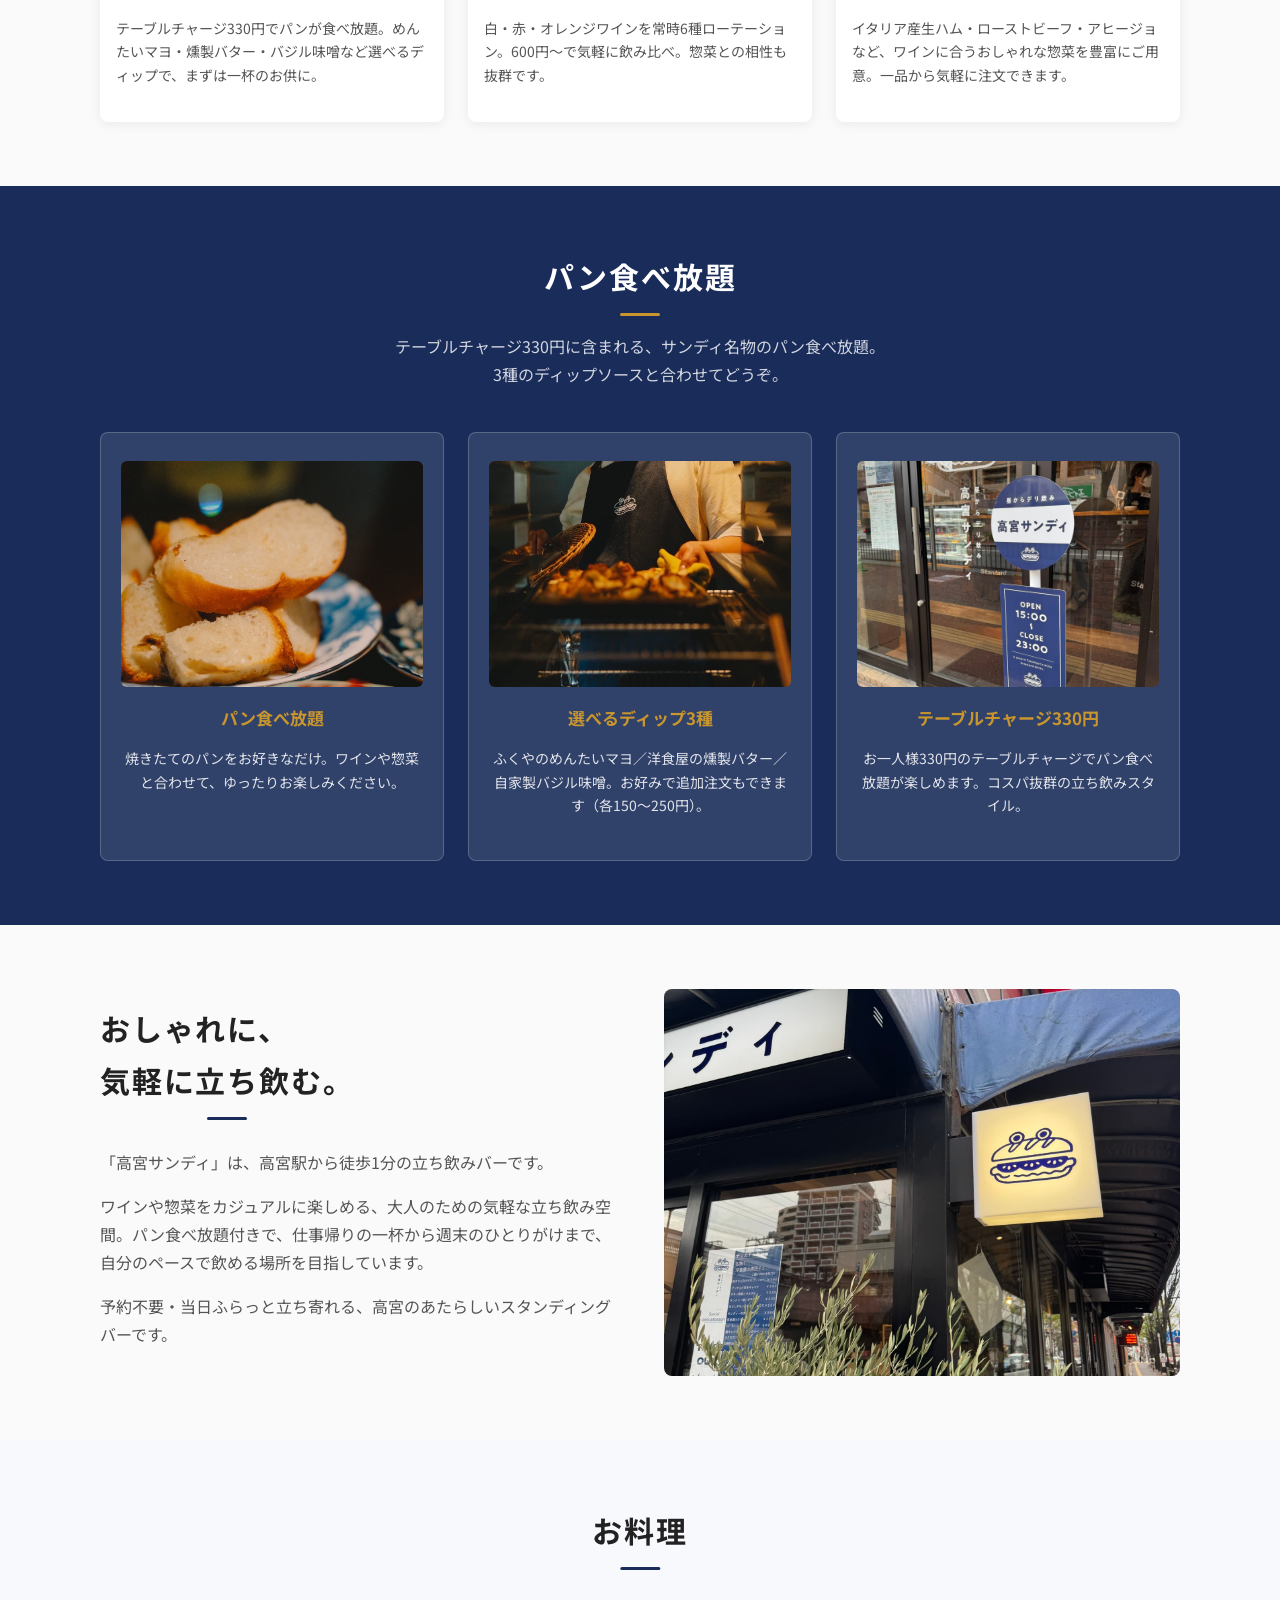
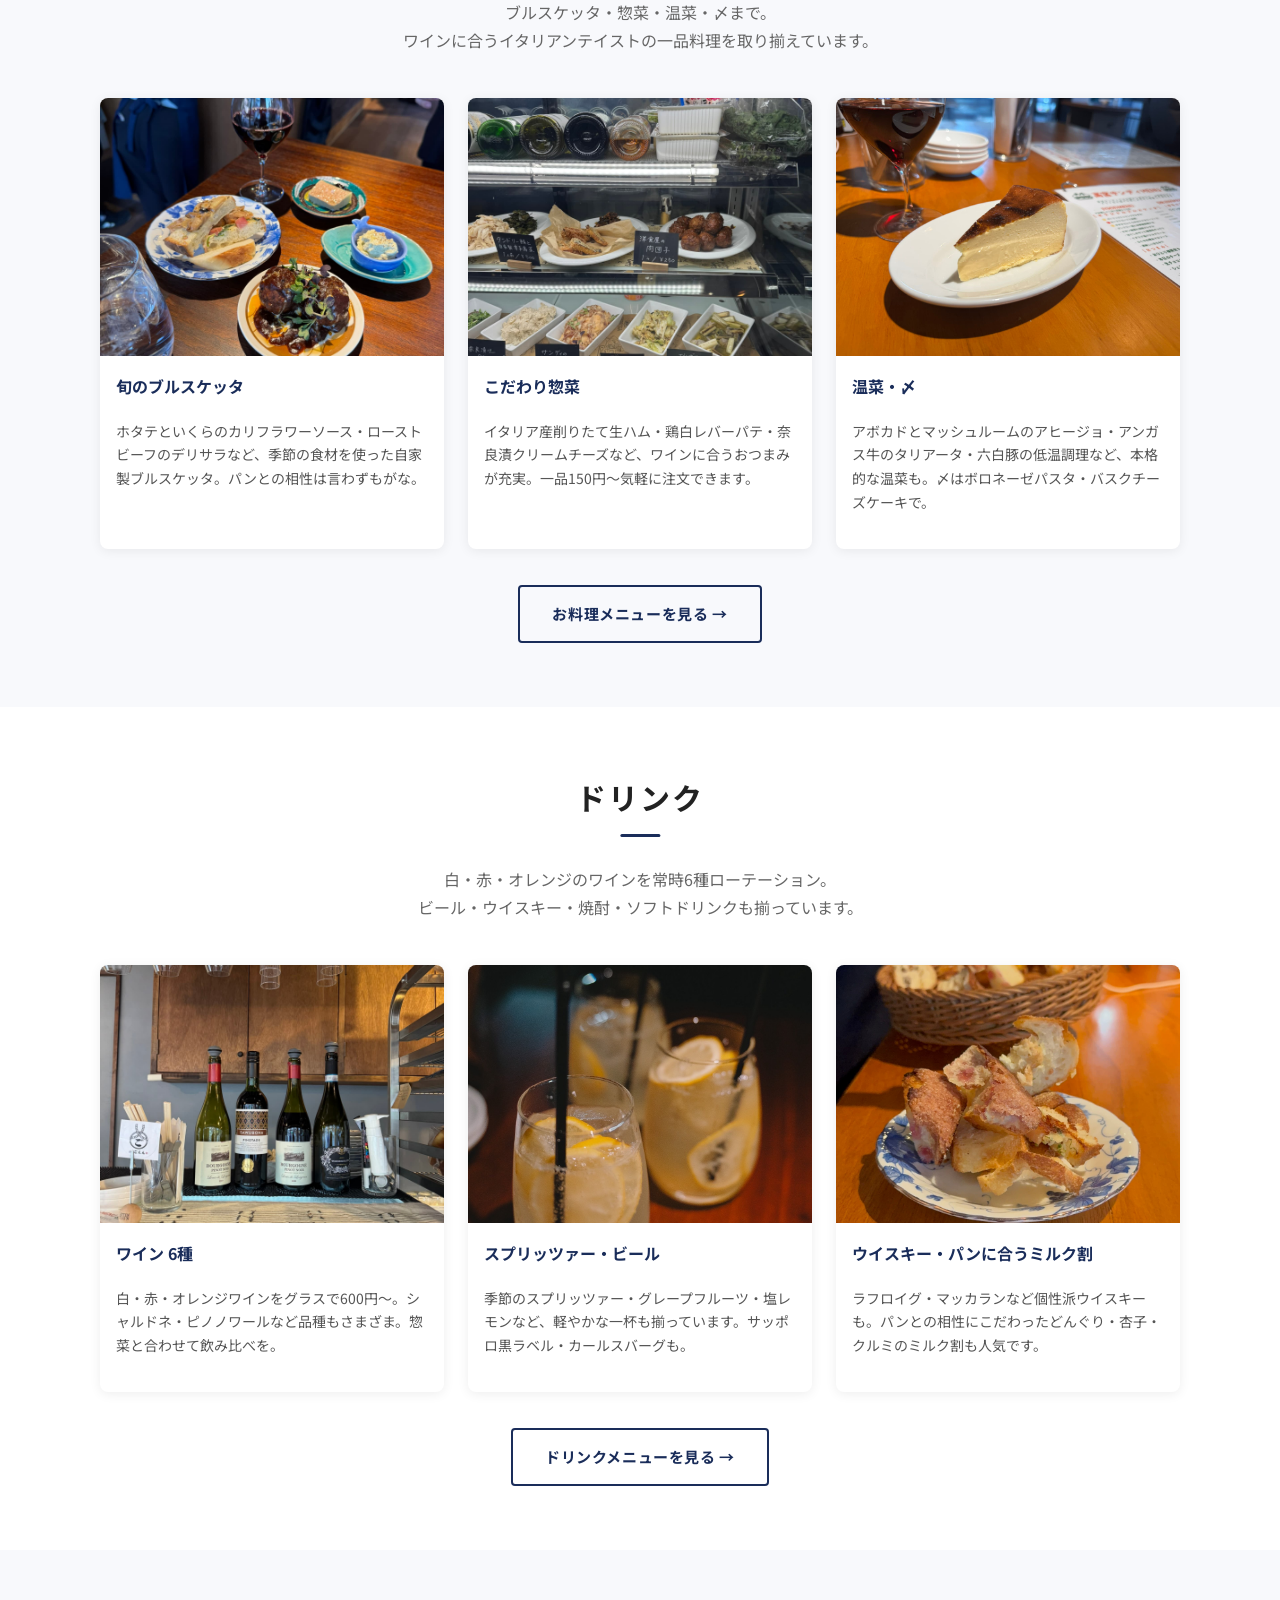
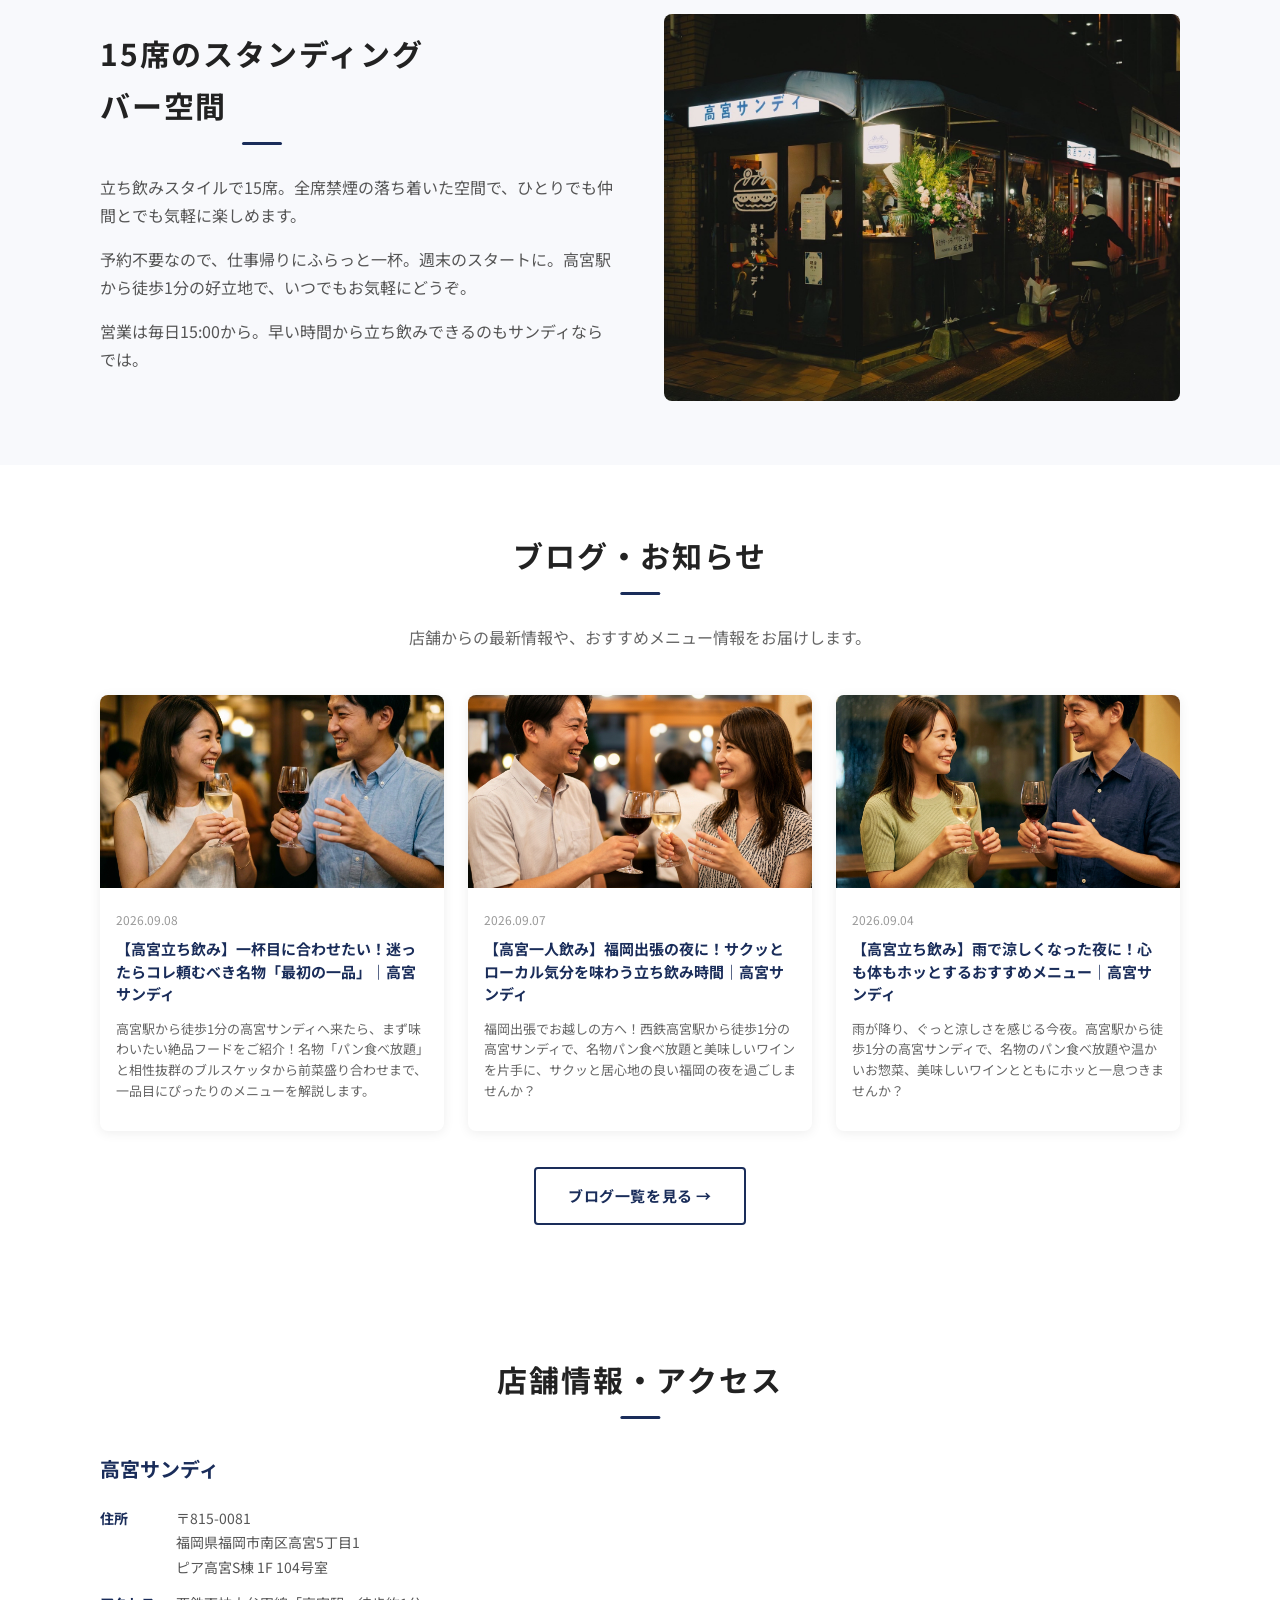
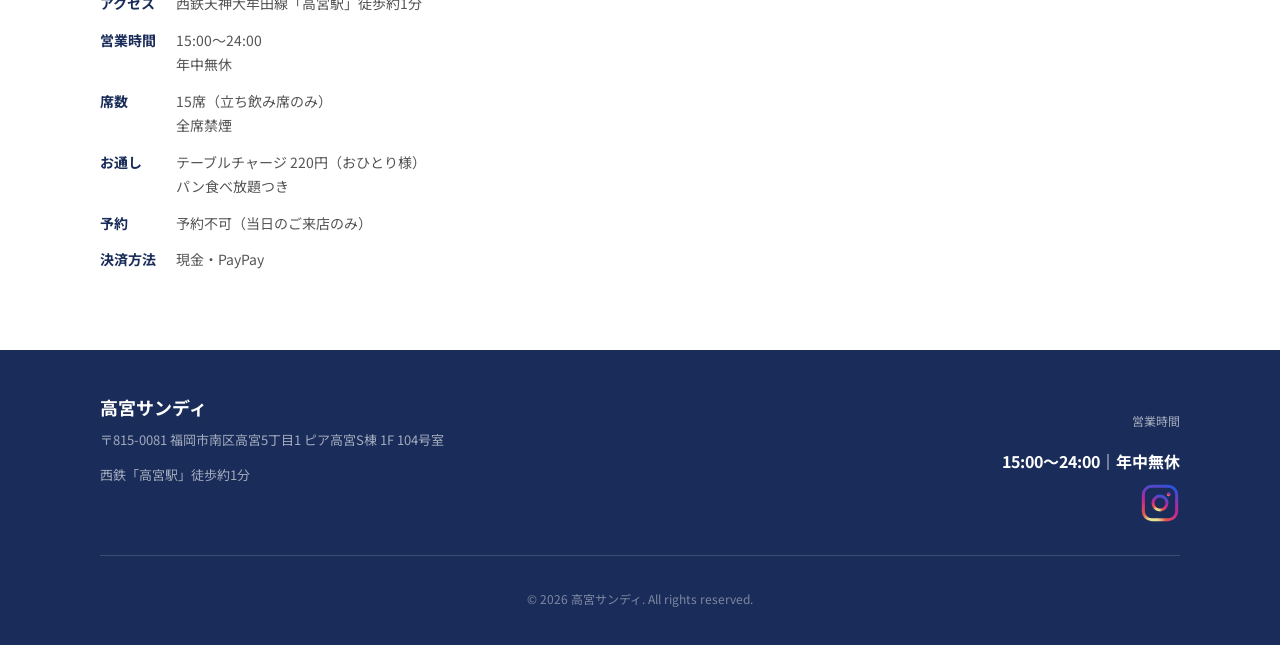
==== commit 46860800: "SEO: 内部リンクを絶対パス(/)化・記事ページに動的canonical追加 - partials/header.html ほか: ./index.html 等の相対リンクを / 形式に統一   （" ====
--- a/index.html
+++ b/index.html
@@ -318,7 +318,7 @@
       </div>
 
       <div class="more-link">
-        <a href="./menu.html" class="btn-secondary">お料理メニューを見る →</a>
+        <a href="/menu.html" class="btn-secondary">お料理メニューを見る →</a>
       </div>
     </div>
   </section>
@@ -348,7 +348,7 @@
       </div>
 
       <div class="more-link">
-        <a href="./drink.html" class="btn-secondary">ドリンクメニューを見る →</a>
+        <a href="/drink.html" class="btn-secondary">ドリンクメニューを見る →</a>
       </div>
     </div>
   </section>
@@ -376,7 +376,7 @@
 
       <div class="blog-grid" id="blog-latest-grid">
         <article class="blog-card">
-          <a href="./blog/index.html">
+          <a href="/blog/">
             <div class="blog-body" style="padding:24px;">
               <h3 class="blog-title">ブログ一覧を見る</h3>
               <p class="blog-excerpt">最新情報やおすすめ記事を掲載しています。</p>
@@ -386,7 +386,7 @@
       </div>
 
       <div class="more-link">
-        <a href="./blog/index.html" class="btn-secondary">ブログ一覧を見る →</a>
+        <a href="/blog/" class="btn-secondary">ブログ一覧を見る →</a>
       </div>
     </div>
   </section>
@@ -437,7 +437,7 @@
         const el  = document.createElement('article');
         el.className = 'blog-card';
         el.innerHTML = `
-          <a href="./blog/posts/post?slug=${encodeURIComponent(p.slug)}">
+          <a href="/blog/posts/post?slug=${encodeURIComponent(p.slug)}">
             <div class="blog-image" style="${bg}"></div>
             <div class="blog-body">
               <time class="blog-date" datetime="${esc(p.date)}">${fmtDate(p.date)}</time>
@@ -451,7 +451,7 @@
     .catch(() => {
       grid.innerHTML = `
         <article class="blog-card">
-          <a href="./blog/index.html">
+          <a href="/blog/">
             <div class="blog-body" style="padding:24px;">
               <h3 class="blog-title">ブログ一覧を見る</h3>
               <p class="blog-excerpt">最新情報やおすすめ記事を掲載しています。</p>
--- a/style.css
+++ b/style.css
@@ -399,9 +399,15 @@
   background-size: cover;
   background-position: center;
   opacity: 0;
-  transition: opacity 1.2s ease;
+  transition: opacity 1.4s ease;
+  animation: kenburns 8s ease-in-out infinite alternate;
 }
 .hero-slide.is-active { opacity: 1; }
+
+@keyframes kenburns {
+  from { transform: scale(1); }
+  to   { transform: scale(1.12); }
+}
 
 .hero-slide-1 { background-image: url('./images/hero-1.jpg'); }
 .hero-slide-2 { background-image: url('./images/hero-2.jpg'); }
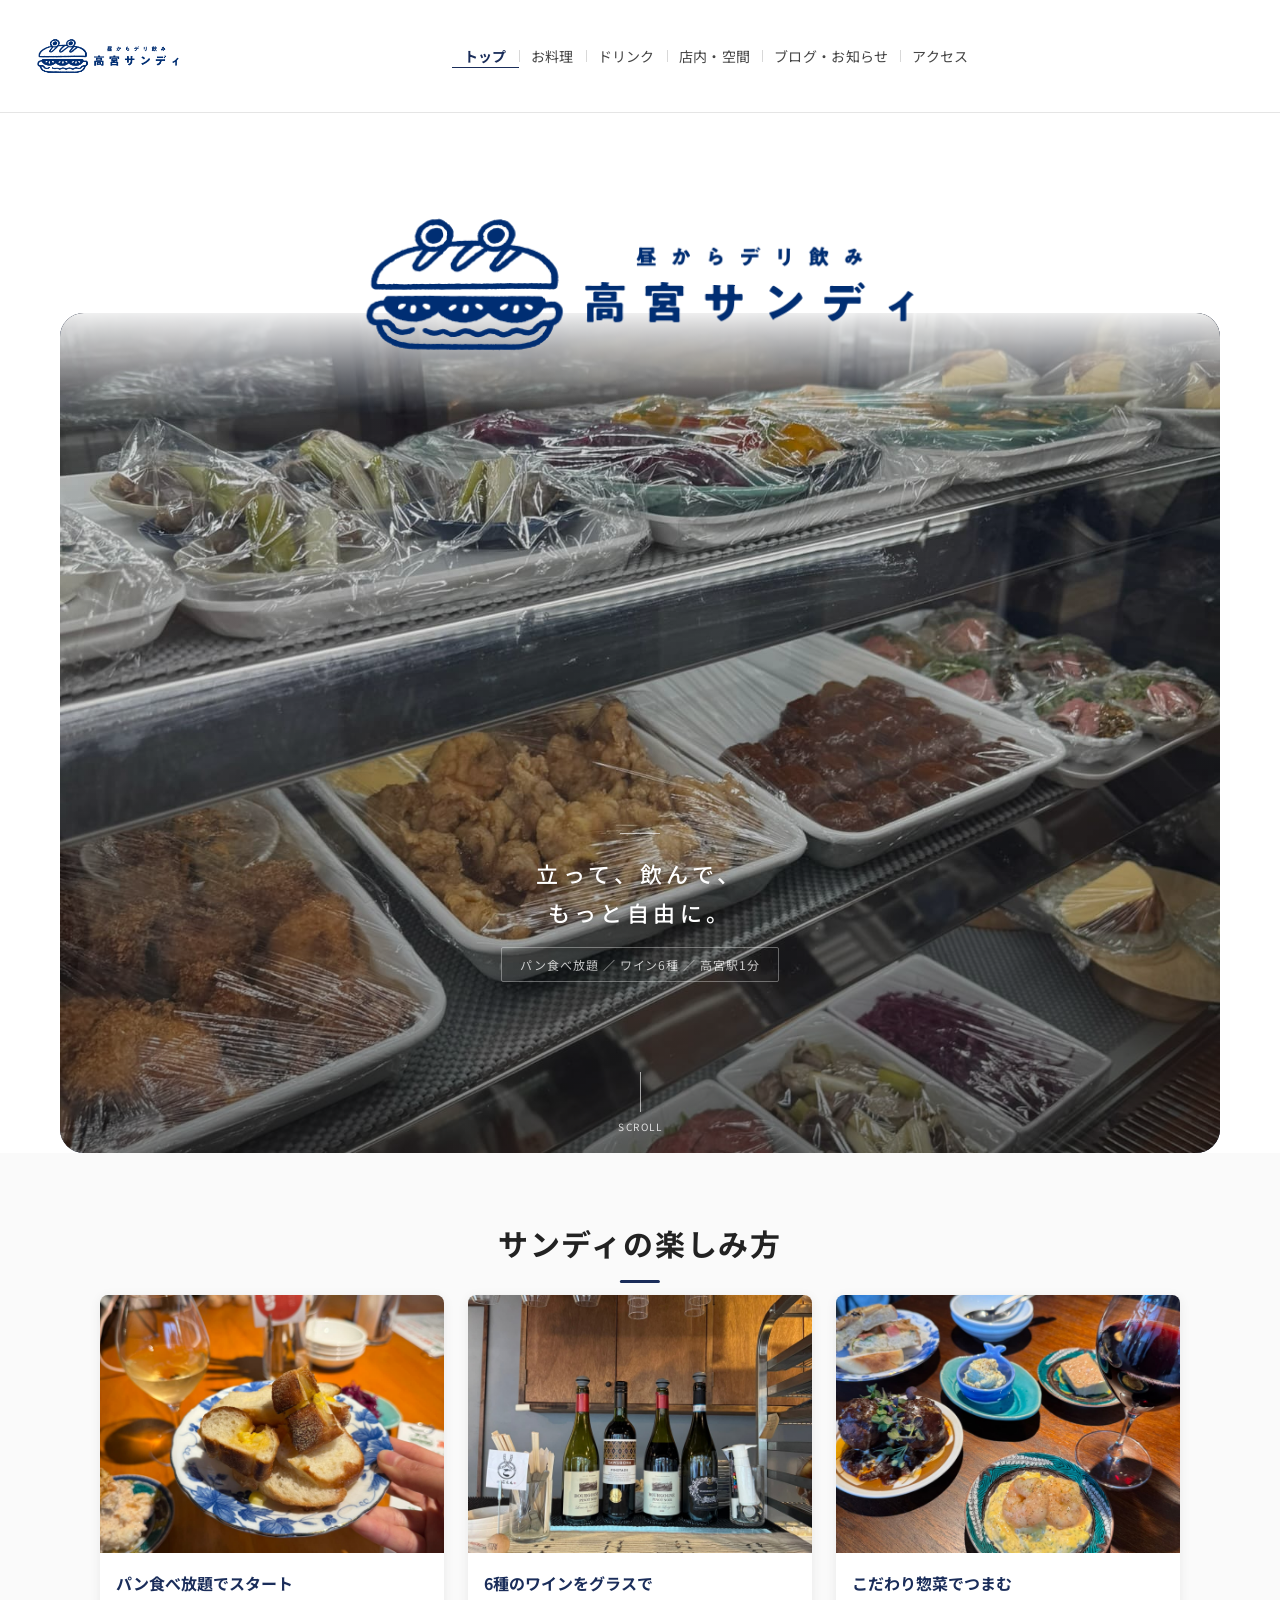
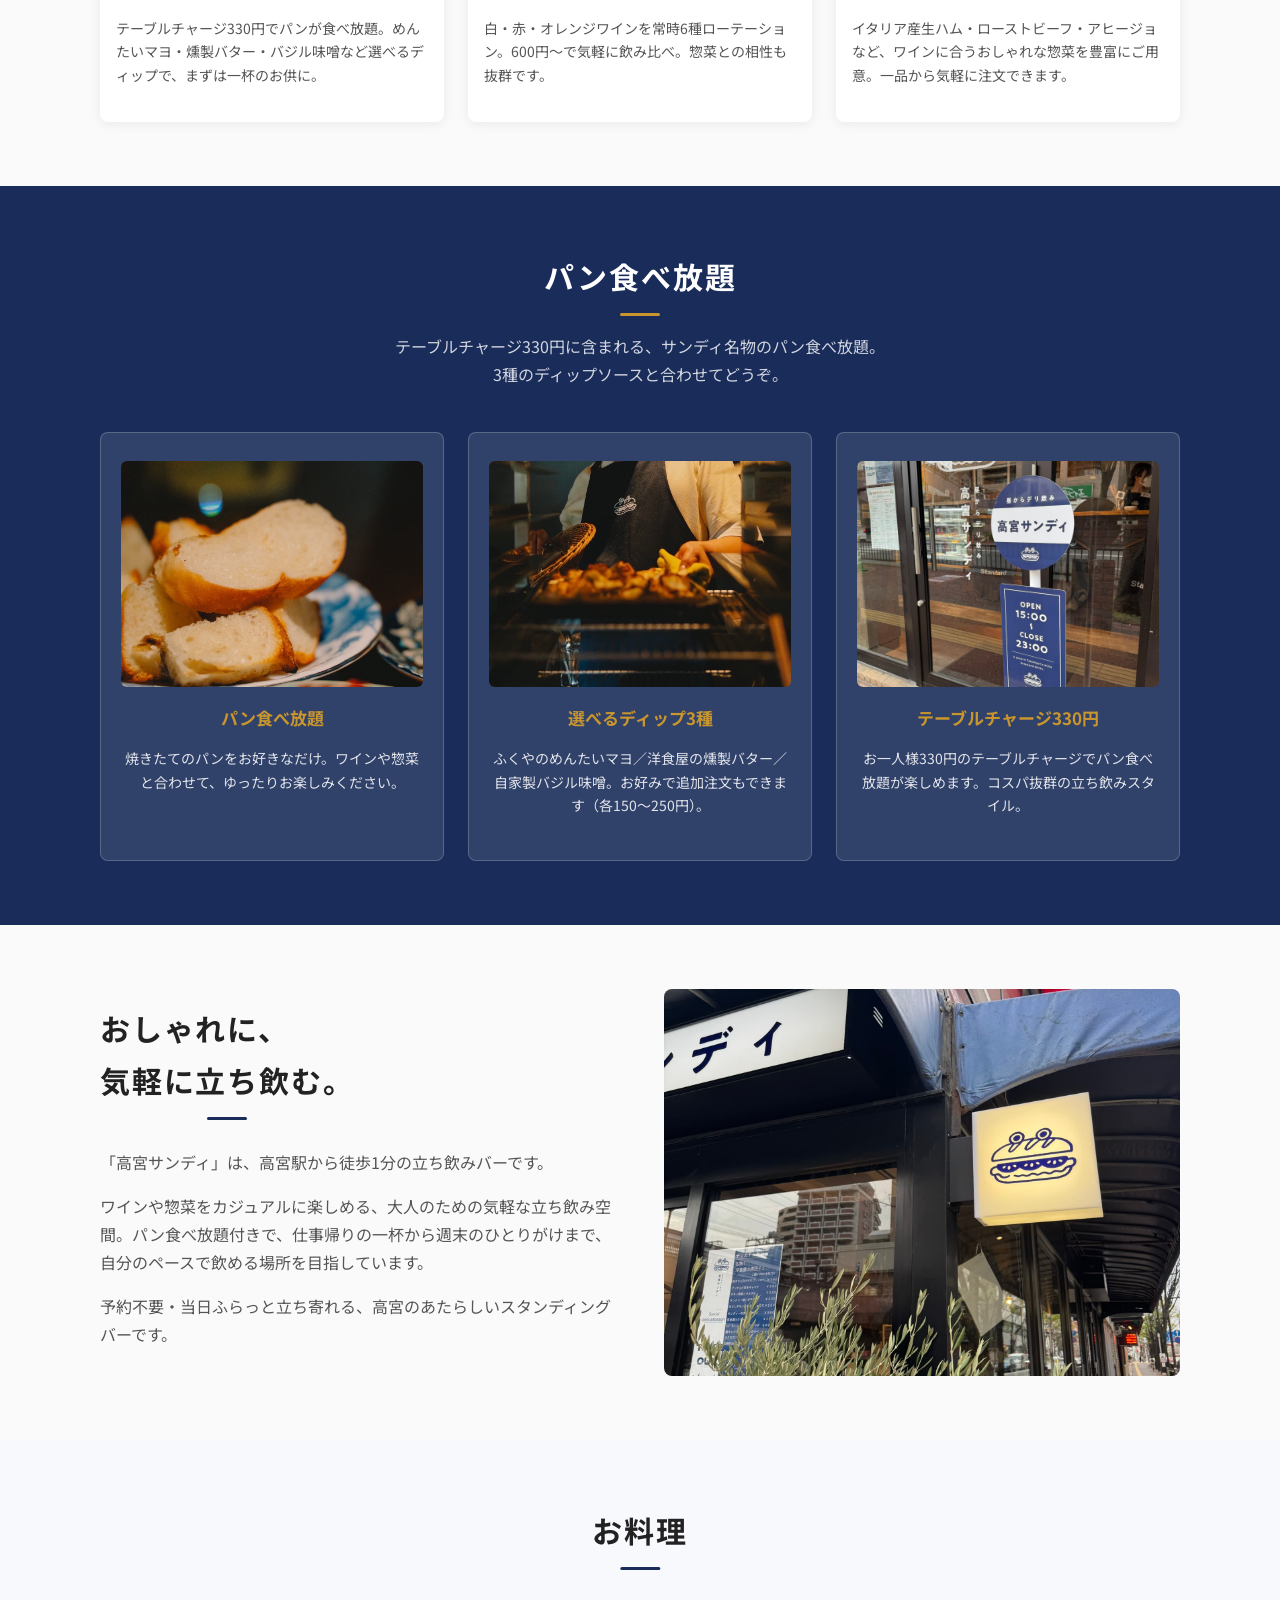
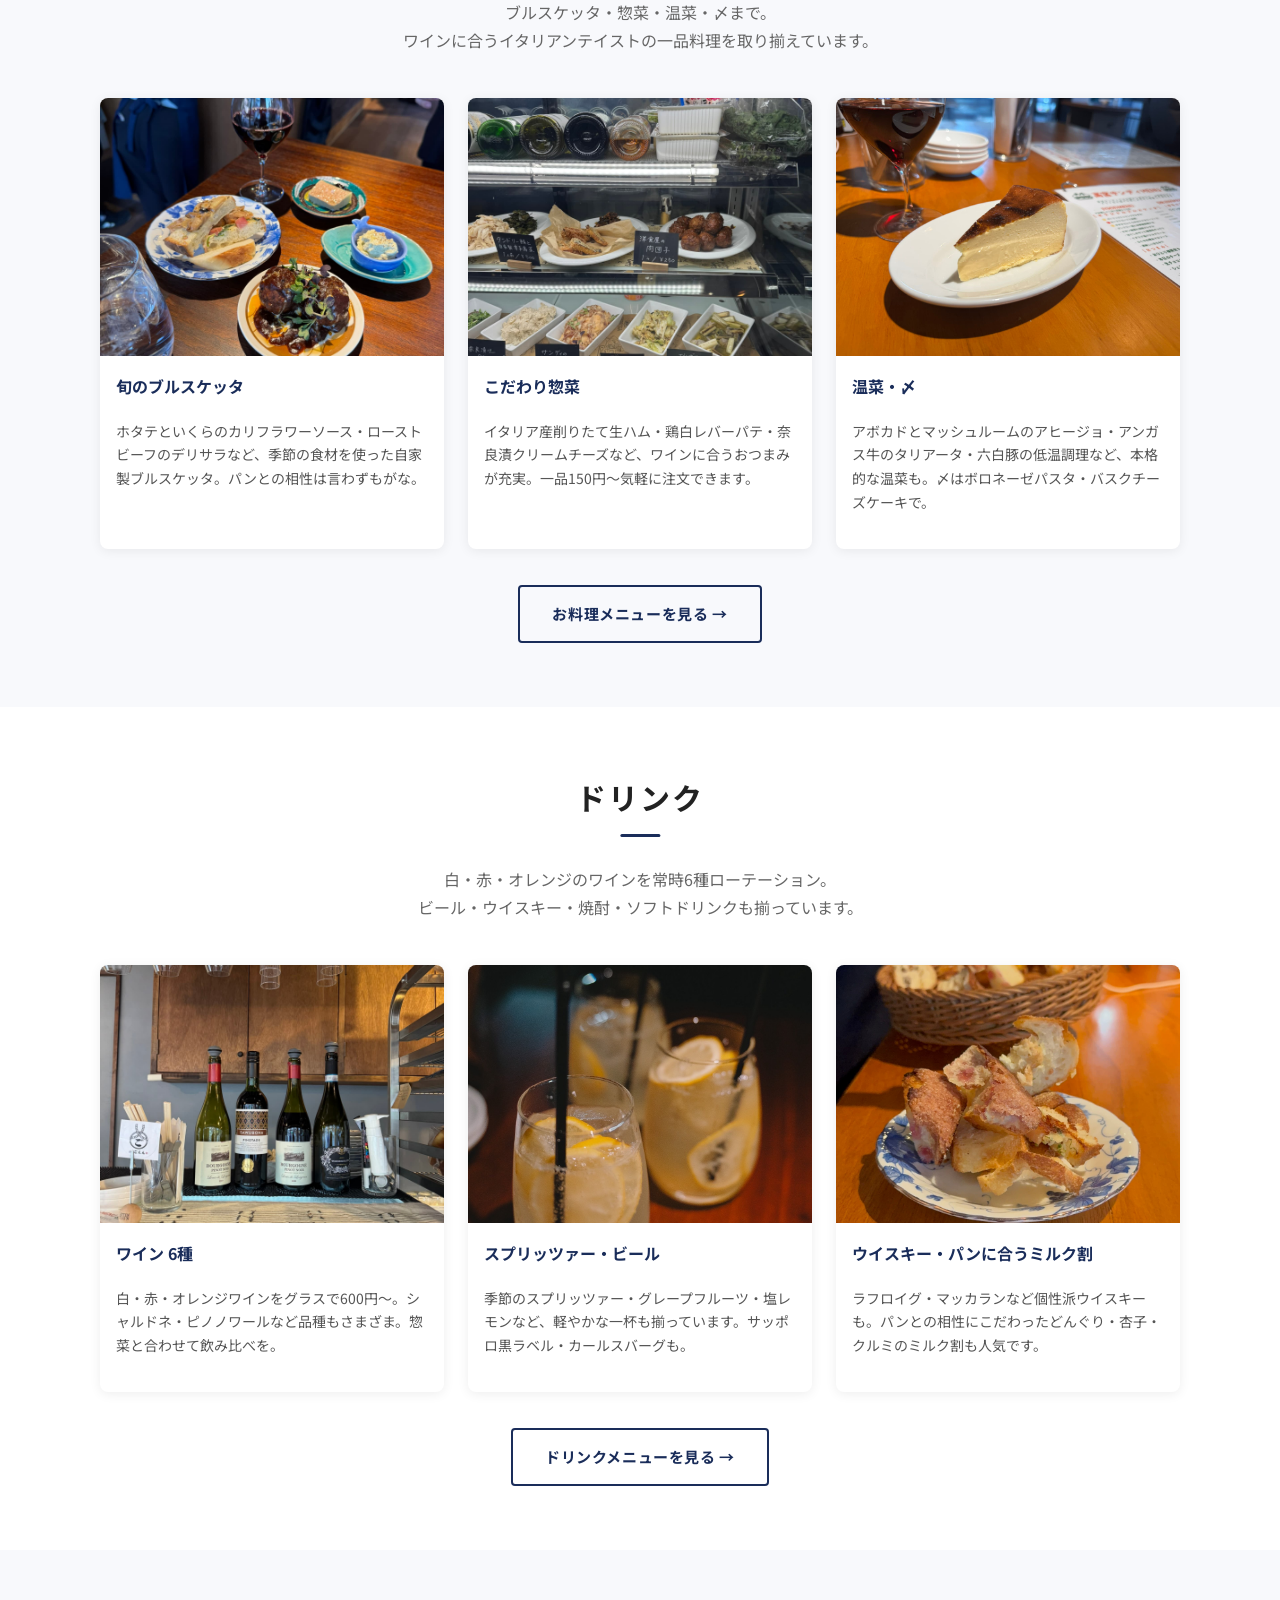
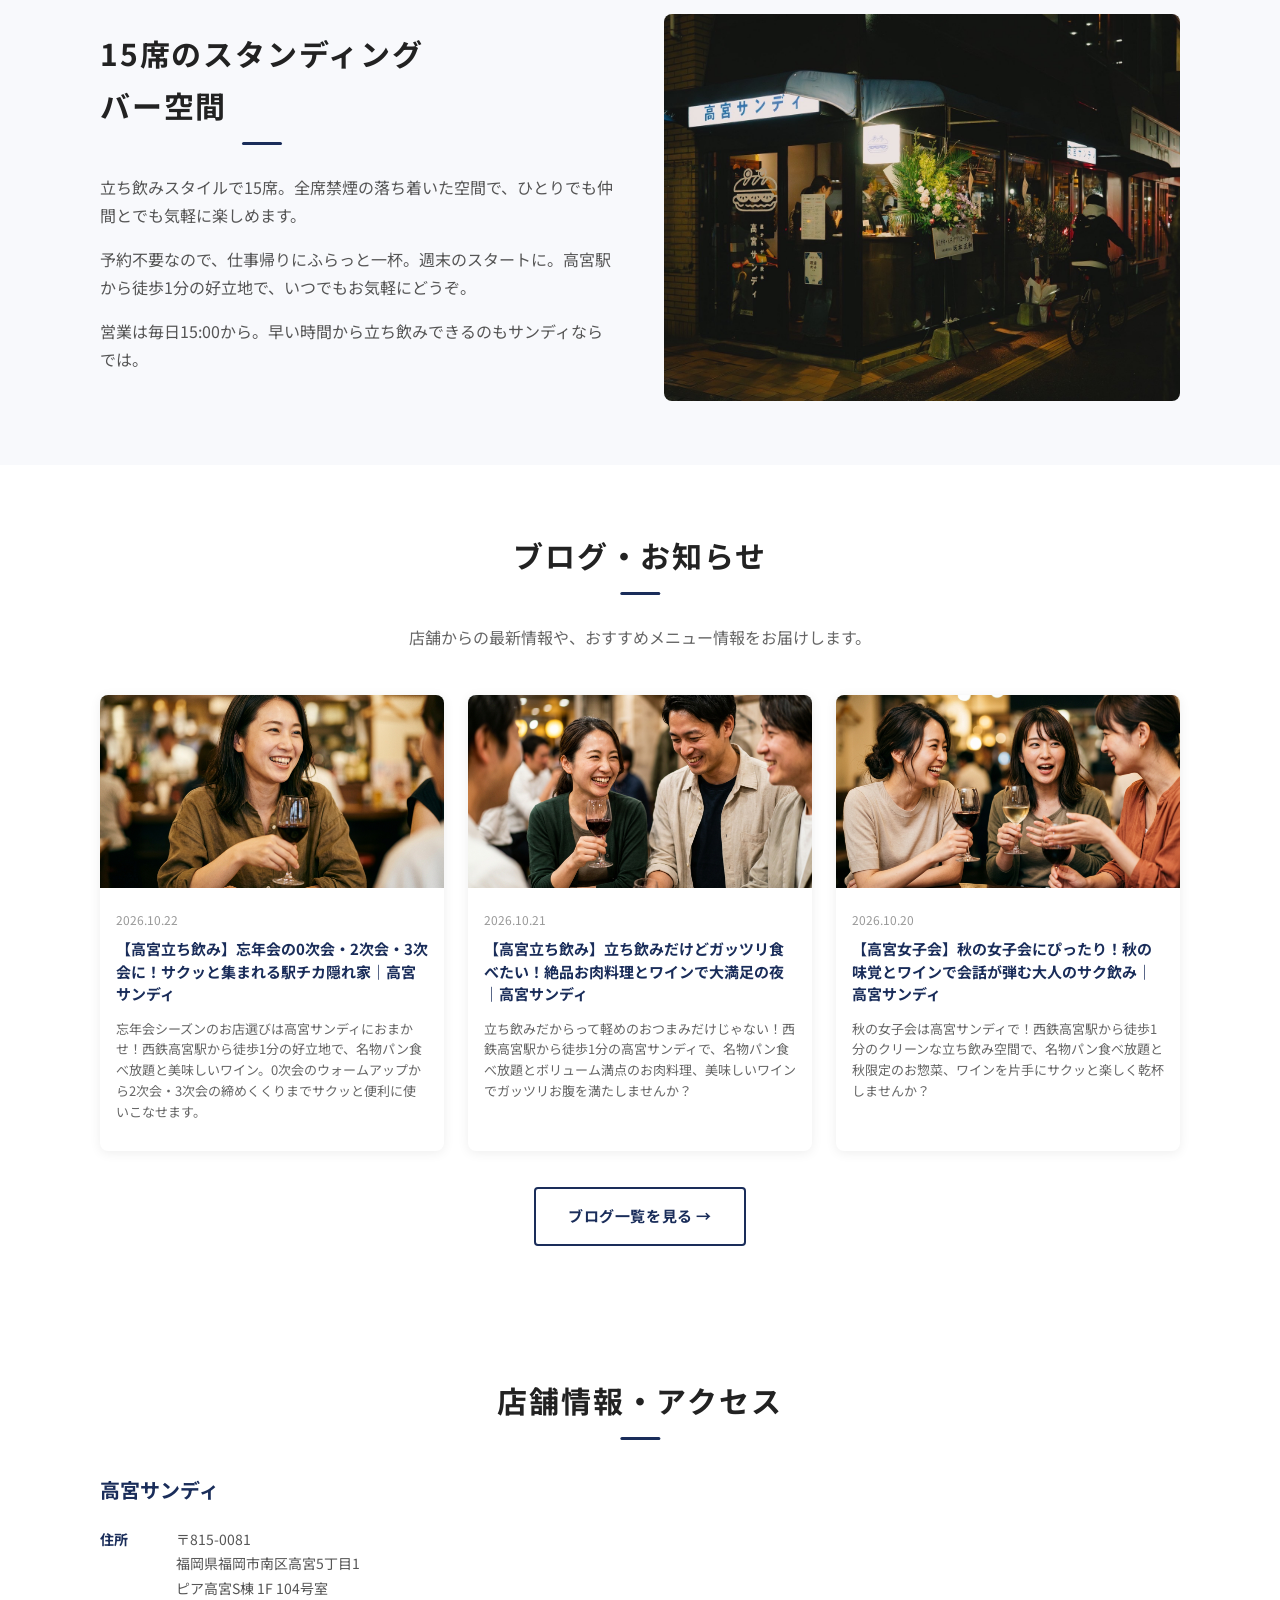
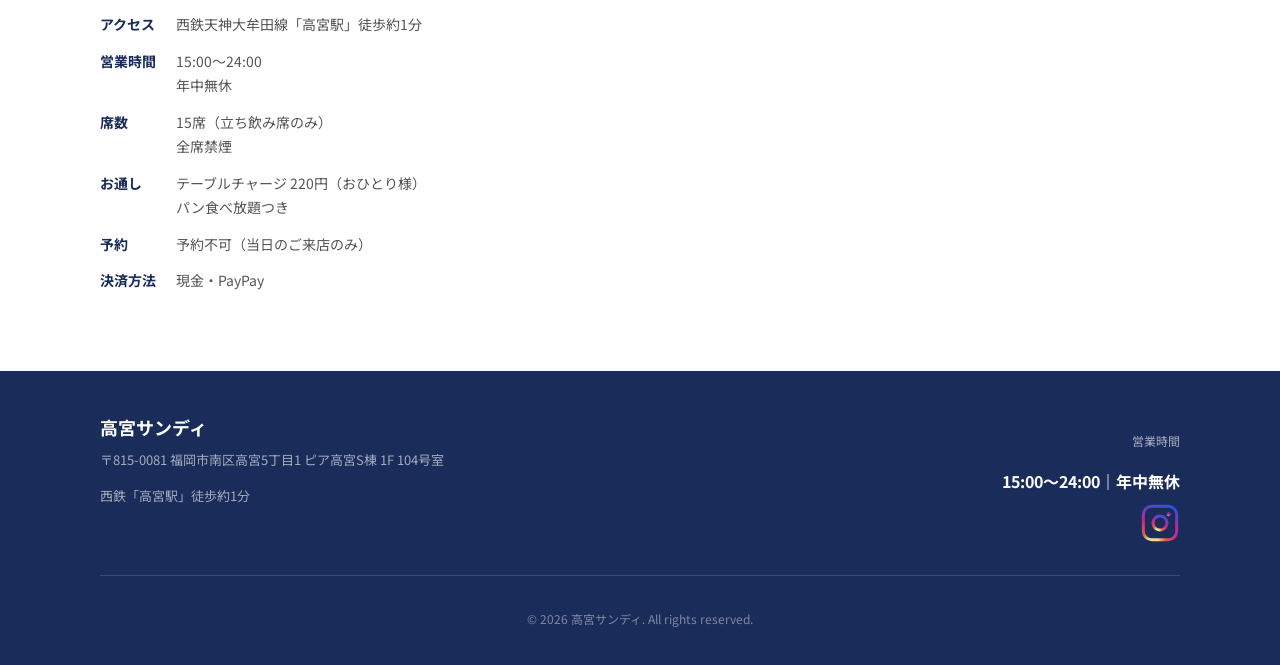
==== commit 8eaf4659: "Harden blog rendering and update CMS without changing employee publishing" ====
--- a/index.html
+++ b/index.html
@@ -189,6 +189,7 @@
   gtag('js', new Date());
   gtag('config', 'G-6DYBYFGVS9');
 </script>
+<script src="vendor/blog-security.js"></script>
 </head>
 
 <body class="is-home" data-page="home">
@@ -433,7 +434,7 @@
       grid.innerHTML = '';
       top3.forEach(p => {
         const img = p.image ? String(p.image).replace(/^\.\.\//, './') : '';
-        const bg  = img ? `background-image:url('${esc(img)}');` : 'background:#dde3ef;';
+        const bg  = img ? `background-image:url('${esc(BlogSecurity.imageURL(img))}');` : 'background:#dde3ef;';
         const el  = document.createElement('article');
         el.className = 'blog-card';
         el.innerHTML = `
